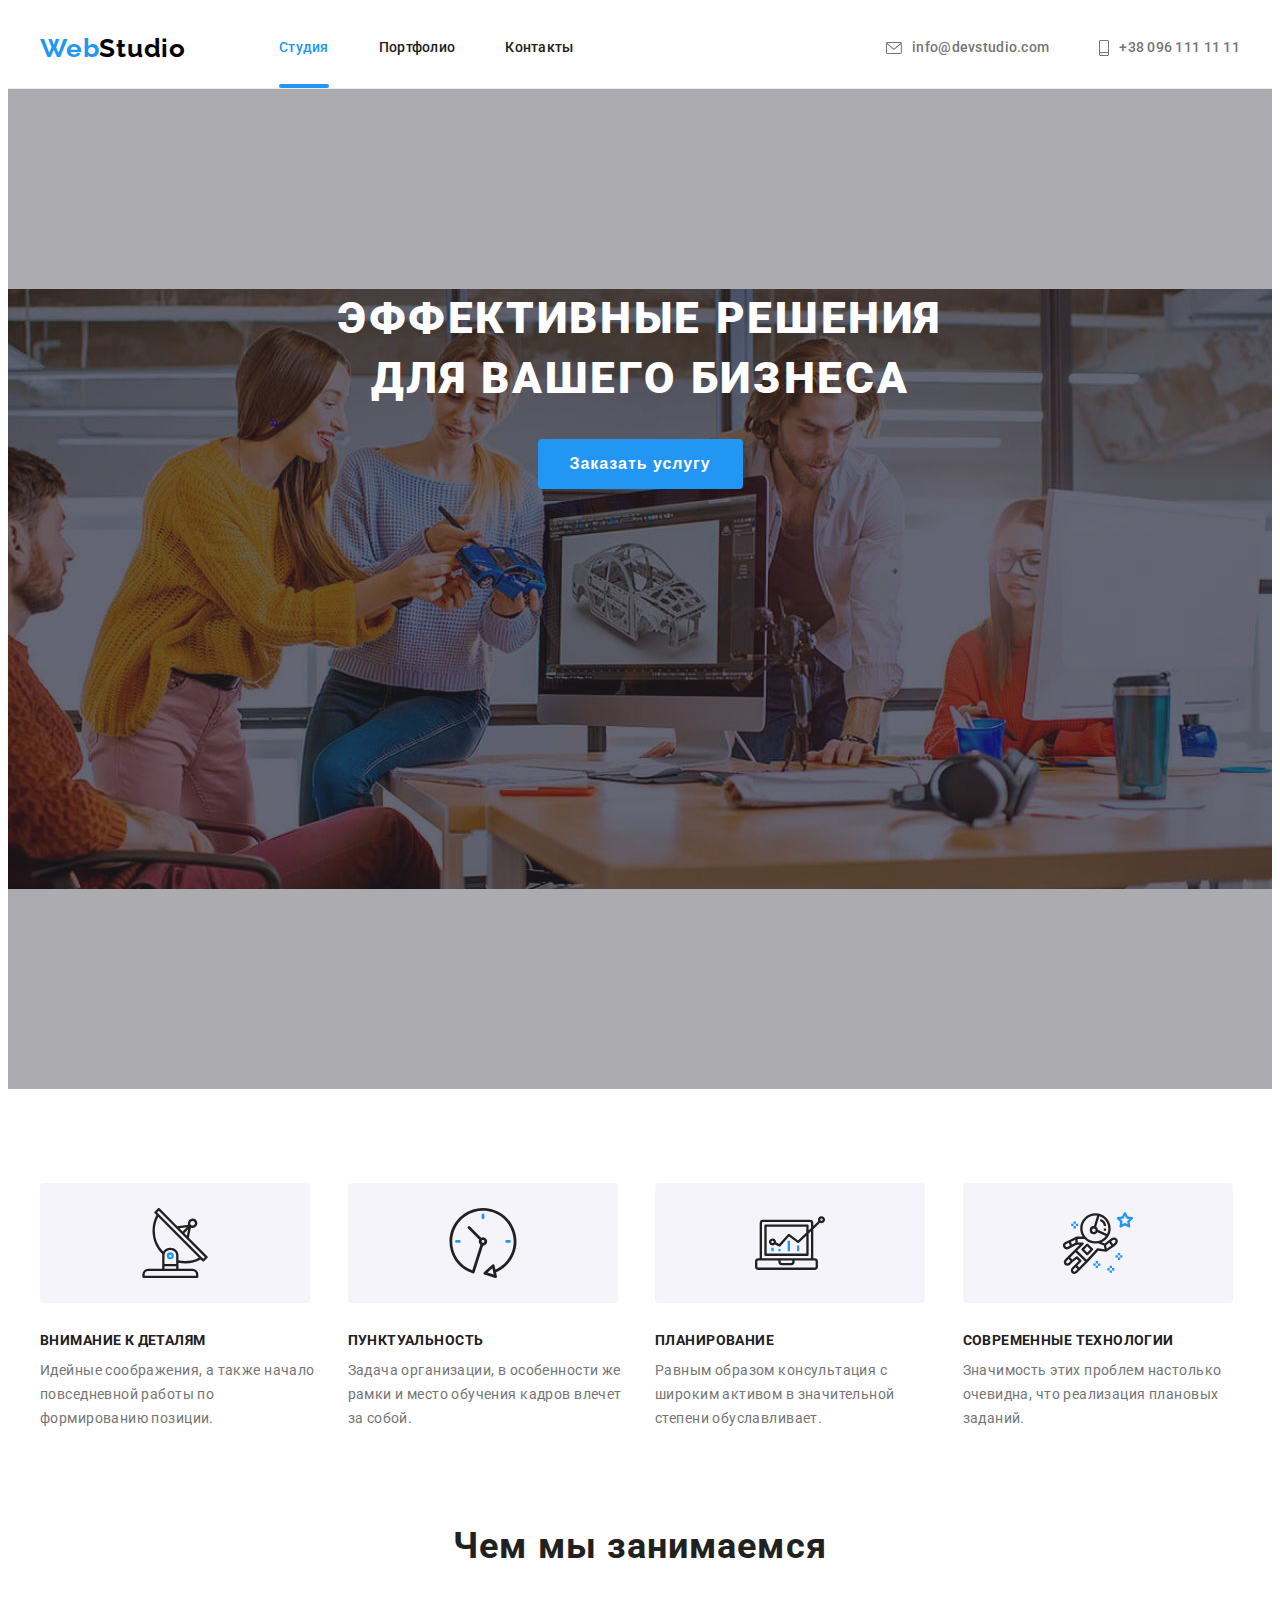
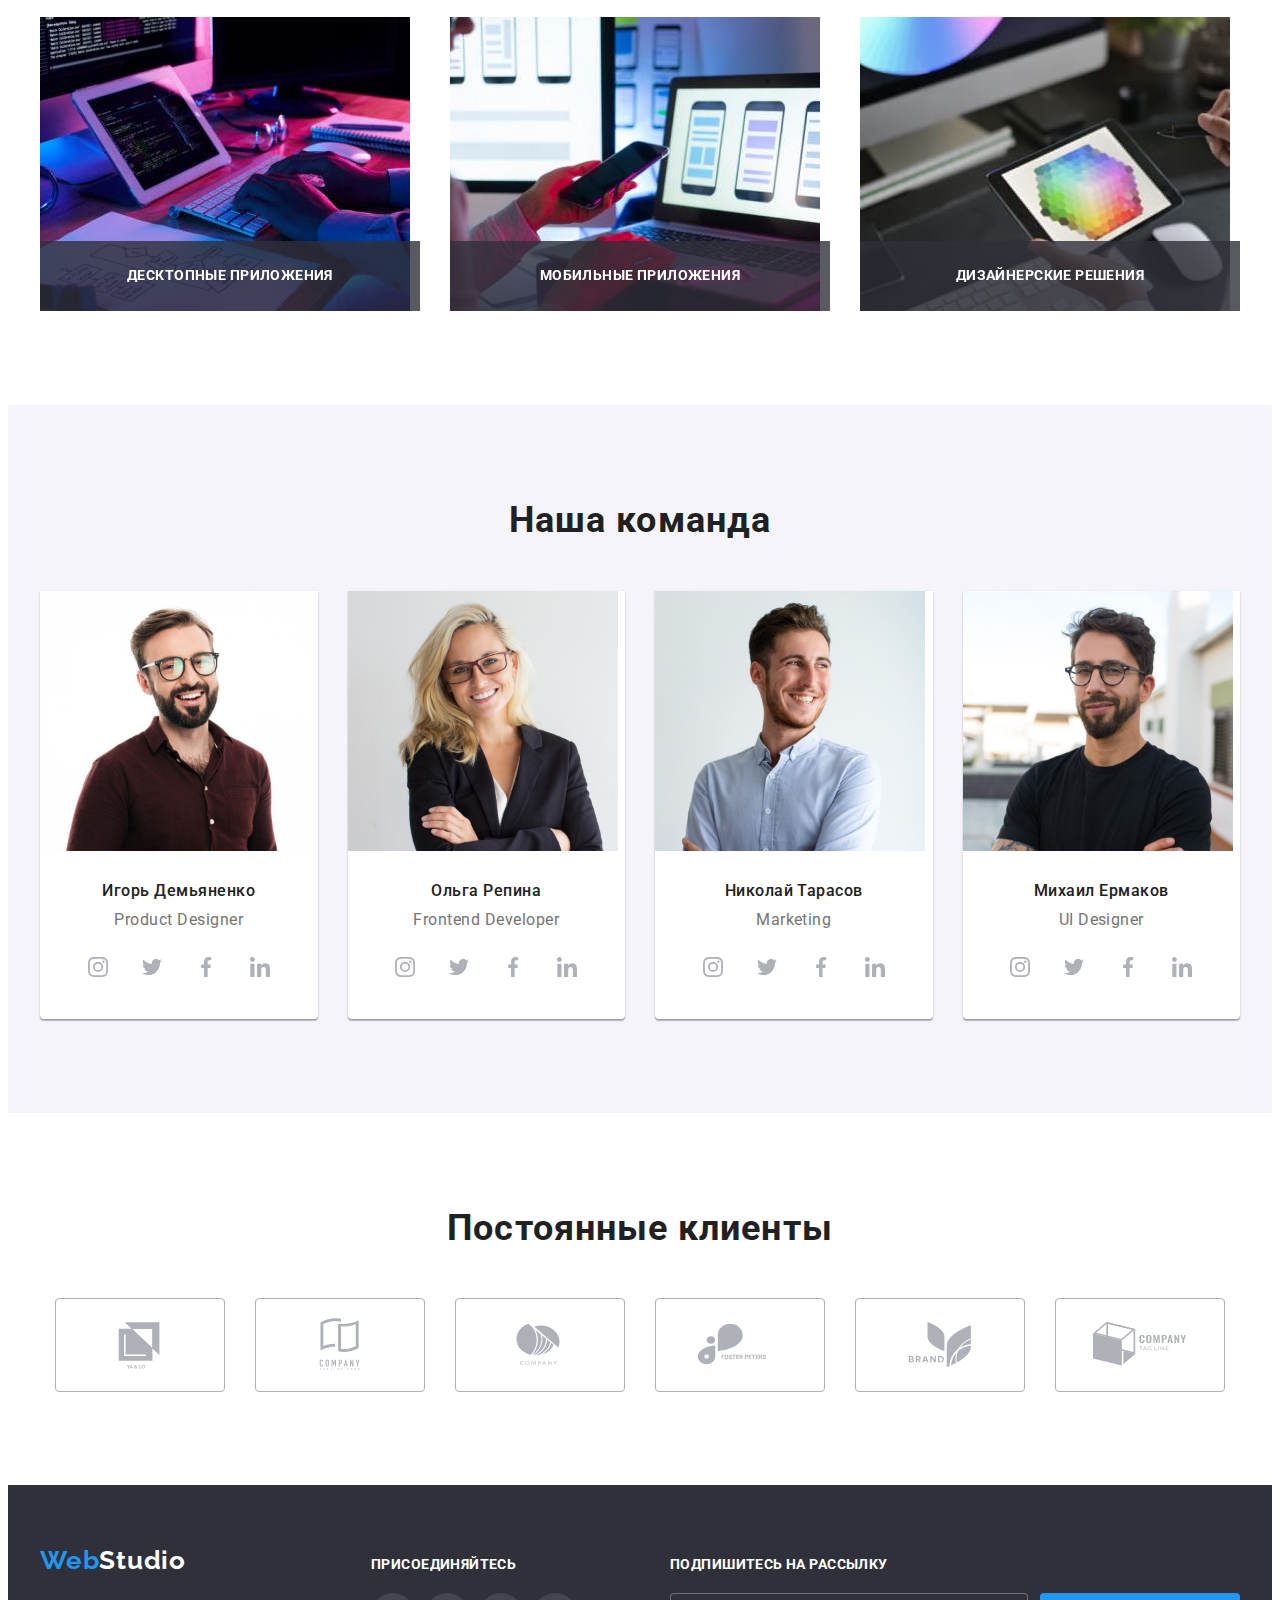
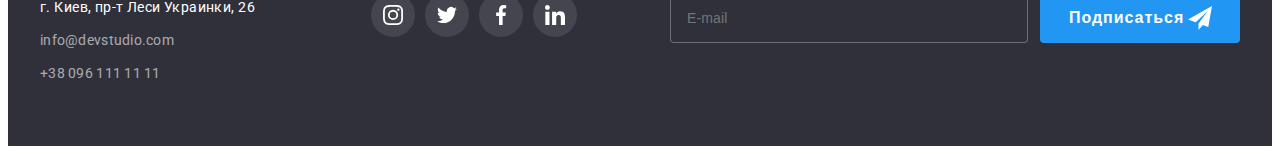
==== index.html @ d6698257 "sass" ====
<!DOCTYPE html>
<html lang="ru">

<head>
    <link rel="stylesheet" href="https://cdnjs.cloudflare.com/ajax/libs/modern-normalize/1.1.0/modern-normalize.min.css"
        integrity="sha512-wpPYUAdjBVSE4KJnH1VR1HeZfpl1ub8YT/NKx4PuQ5NmX2tKuGu6U/JRp5y+Y8XG2tV+wKQpNHVUX03MfMFn9Q=="
        crossorigin="anonymous" referrerpolicy="no-referrer" />
    <meta charset="UTF-8">
    <meta http-equiv="X-UA-Compatible" content="IE=edge">
    <meta name="viewport" content="width=device-width, initial-scale=1.0">
    <title>Document</title>
    <link rel="preconnect" href="https://fonts.googleapis.com">
    <link rel="preconnect" href="https://fonts.gstatic.com" crossorigin>
    <link
        href="https://fonts.googleapis.com/css2?family=Raleway:wght@700&family=Roboto:wght@400;500;700;900&display=swap"
        rel="stylesheet">
    <link rel="stylesheet" href="https://cdnjs.cloudflare.com/ajax/libs/modern-normalize/1.1.0/modern-normalize.min.css"
        integrity="sha512-wpPYUAdjBVSE4KJnH1VR1HeZfpl1ub8YT/NKx4PuQ5NmX2tKuGu6U/JRp5y+Y8XG2tV+wKQpNHVUX03MfMFn9Q=="
        crossorigin="anonymous" referrerpolicy="no-referrer" />
    <link rel="stylesheet" href="./css/styles.css">
    <link rel="stylesheet" href="./css/main.css">
</head>

<body>
    <header class="page-header">
        <div class=" container">
        <nav class="nav">
            <a href="index.html" class="logo link cursor">Web<span class="studio">Studio</span></a>
            <ul class="site-nav list">
                <li class="menu cursor"><a href="index.html" class="link current">Студия</a></li>
                <li class="menu cursor"><a href="portfolio.html" class="link">Портфолио</a></li>
                <li class="menu cursor"><a href="" class="link">Контакты</a></li>
            </ul>
        </nav>
        <ul class="auth-nav list">
            <li class="auth cursor">
                <a href="mailto:info@devstudio.com" class="contact link">
                    <svg class="mail-icon" width="16" height="12">
                        <use href="./images/sprite.svg#icon-mail" ></use>
                    </svg>
                    info@devstudio.com</a>
            </li>
            <li class="auth cursor">
                <a href="tel:+380961111111" class="contact link">
                    <svg class="phone-icon" width="10" height="16">
                        <use href="./images/sprite.svg#icon-phone" ></use>
                    </svg>
                    +38 096 111 11 11</a>
            </li>
        </ul>
        </div>
    </header>
    <main>
        <section class="hero section">
            <div class="container">
                <h1 class="hero section-title">Эффективные решения для вашего бизнеса</h1>
                <button type="button" class="button primary cursor" data-modal-open>Заказать услугу</button>
            </div>
        </section>

<div class="backdrop is-hidden" data-modal>
    <div class="modal">  
        <div class="close cursor" data-modal-close> 
            <svg class="close-icon" width="30" height="30">
                <use href="./images/icons.svg#icon-close-black"></use>
            </svg>
        </div>
        <div class="form-container">
            <p class="modal-header">Оставьте свои данные, мы вам перезвоним</p>
            <form>
                <label class="modal-label">Имя
                    <input type="name" name="name" placeholder=" " class="modal-input" />
                    <svg class="modal-icon" width="18" height="18">
                        <use href="./images/icons.svg#icon-person-black-18"></use>
                    </svg>
                </label>
                <label class="modal-label">Телефон
                    <input type="tel" name="tel" placeholder=" " class="modal-input" />
                    <svg class="modal-icon" width="18" height="18">
                        <use href="./images/icons.svg#icon-phone-black-18"></use>
                    </svg>
                </label>
                <label class="modal-label">Почта
                    <input type="E-mail" name="E-mail" placeholder=" " class="modal-input" />
                    <svg class="modal-icon" width="18" height="18">
                        <use href="./images/icons.svg#icon-email-black-18"></use>
                    </svg>
                </label>
                <label class="modal-label">Комментарий
                    <textarea type="comment" name="comment" rows="5" placeholder="Введите текст" class="modal-input comment"></textarea>
                </label>
                <label class="modal-label check">
                    <input type="checkbox" name="checkbox" placeholder=" " class="modal-input checkbox" />
                    <span class="check-item">
                        <svg class="ckeck-icon" width="16" height="15">
                        <use href="./images/icons.svg#icon-Vector_check"></use>
                        </svg>
                    </span>
                    Соглашаюсь с рассылкой и принимаю &nbsp;<a href="" class="link " target="blank">Условия договора</a>
                </label>
                <button type="submit" class="button primary cursor send">Отправить</button>
            </form>
        </div>
    </div>
</div>

        <section class="section">
            <div class="container">
                <h2 class="section-title visually-hidden">Особенности</h2>
                <ul class="feature list">
                    <li class="name">
                        <div class="icon">
                        <svg class="feature-icon" width="70" height="70">
                            <use href="./images/sprite.svg#icon-antenna" ></use>
                        </svg>
                        </div>
                        <h3 class="title">Внимание к деталям</h3>
                        <p class="feature description">Идейные соображения, а также начало повседневной работы по
                            формированию позиции.</p>
                    </li>
                    <li class="name">
                        <div class="icon">
                        <svg class="feature-icon" width="70" height="70">
                            <use href="./images/sprite.svg#icon-clock" ></use>
                        </svg>
                        </div>
                        <h3 class="title">Пунктуальность</h3>
                        <p class="feature description">Задача организации, в особенности же рамки и место обучения
                            кадров влечет за собой.</p>
                    </li>
                    <li class="name">
                        <div class="icon">
                        <svg class="feature-icon" width="70" height="70">
                            <use href="./images/sprite.svg#icon-diagram" ></use>
                        </svg>
                        </div>
                        <h3 class="title">Планирование</h3>
                        <p class="feature description">Равным образом консультация с широким активом в значительной
                            степени обуславливает.</p>
                    </li>
                    <li class="name">
                        <div class="icon">
                        <svg class="feature-icon" width="70" height="70">
                            <use href="./images/sprite.svg#icon-astronaut" ></use>
                        </svg>
                        </div>
                        <h3 class="title">Современные технологии</h3>
                        <p class="feature description">Значимость этих проблем настолько очевидна, что реализация
                            плановых заданий.</p>
                    </li>
                </ul>
            </div>
        </section>
        <section class="section working">
            <div class="container">
                <h2 class="section-title">Чем мы занимаемся</h2>
                <ul class="list working">
                    <li class="image">
                        <div class="image-thumb">
                        <img src="./images/box1.jpg" alt="Работа с алгоритмом и кодом" width="370" height="294" />
                        <div class="image-overlay">
                        <p class="text-image">Десктопные приложения</p>
                        </div>
                        </div>
                    </li>
                    <li class="image">
                        <div class="image-thumb">
                        <img src="./images/box2.jpg" alt="Подбор вайфрейма" width="370" height="294" />
                    <div class="image-overlay">
                        <p class="text-image">Мобильные приложения</p>
                    </div>
                    </div>
                    </li>
                    <li class="image">
                        <div class="image-thumb">
                        <img src="./images/box3.jpg" alt="ВЫбор цветовой палитры" width="370" height="294" />
                    <div class="image-overlay">
                        <p class="text-image">Дизайнерские решения</p>
                    </div>
                    </div>
                    </li>
                </ul>
            </div>
        </section>
        <section class="section team">
            <div class="container">
                <h2 class="section-title">Наша команда</h2>
                <ul class="team list">
                    <li class="card">
                        <img class="photo" src="./images/img.jpg" alt="Фото Игоря" width="270" height="260" />
                        <div class="team-card">
                        <h3 class="title">Игорь Демьяненко</h3>
                        <p lang="en" class="team description">Product Designer</p>
                        <ul class="social list">
                            <li class="social-item">
                                <a href="" class="social-link cursor">
                                <svg class="social-icon" width="20" height="20">
                                    <use href="./images/sprite.svg#icon-instagram" >
                                    </use>
                                </svg>
                                </a>
                            </li>
                            <li class="social-item">
                                <a href="" class="social-link cursor">
                                    <svg class="social-icon" width="20" height="20">
                                        <use href="./images/sprite.svg#icon-twitter">
                                        </use>
                                    </svg>
                                </a>
                            </li>
                            <li class="social-item">
                                <a href="" class="social-link cursor">
                                    <svg class="social-icon" width="20" height="20">
                                        <use href="./images/sprite.svg#icon-facebook">
                                        </use>
                                    </svg>
                                </a>
                            </li><li class="social-item">
                                <a href="" class="social-link cursor">
                                    <svg class="social-icon" width="20" height="20">
                                        <use href="./images/sprite.svg#icon-linkedin">
                                        </use>
                                    </svg>
                                </a>
                            </li>
                        </ul>
                        </div>
                    </li>
                    <li class="card">
                        <img class="photo" src="./images/img2.jpg" alt="Фото Ольги" width="270" height="260" />
                        <div class="team-card">
                        <h3 class="title">Ольга Репина</h3>
                        <p lang="en" class="team description">Frontend Developer</p>
                        <ul class="social list">
                            <li class="social-item">
                                <a href="" class="social-link cursor">
                                    <svg class="social-icon" width="20" height="20">
                                        <use href="./images/sprite.svg#icon-instagram">
                                        </use>
                                    </svg>
                                </a>
                            </li>
                            <li class="social-item">
                                <a href="" class="social-link cursor">
                                    <svg class="social-icon" width="20" height="20">
                                        <use href="./images/sprite.svg#icon-twitter">
                                        </use>
                                    </svg>
                                </a>
                            </li>
                            <li class="social-item">
                                <a href="" class="social-link cursor">
                                    <svg class="social-icon" width="20" height="20">
                                        <use href="./images/sprite.svg#icon-facebook">
                                        </use>
                                    </svg>
                                </a>
                            </li>
                            <li class="social-item">
                                <a href="" class="social-link cursor">
                                    <svg class="social-icon" width="20" height="20">
                                        <use href="./images/sprite.svg#icon-linkedin">
                                        </use>
                                    </svg>
                                </a>
                            </li>
                        </ul>
                        </div>
                    </li>
                    <li class="card">
                        <img class="photo" src="./images/img3.jpg" alt="Фото Николая" width="270" height="260" />
                        <div class="team-card">
                        <h3 class="title">Николай Тарасов</h3>
                        <p lang="en" class="team description">Marketing</p>
                        <ul class="social list">
                            <li class="social-item">
                                <a href="" class="social-link cursor">
                                    <svg class="social-icon" width="20" height="20">
                                        <use href="./images/sprite.svg#icon-instagram">
                                        </use>
                                    </svg>
                                </a>
                            </li>
                            <li class="social-item">
                                <a href="" class="social-link cursor">
                                    <svg class="social-icon" width="20" height="20">
                                        <use href="./images/sprite.svg#icon-twitter">
                                        </use>
                                    </svg>
                                </a>
                            </li>
                            <li class="social-item">
                                <a href="" class="social-link cursor">
                                    <svg class="social-icon" width="20" height="20">
                                        <use href="./images/sprite.svg#icon-facebook">
                                        </use>
                                    </svg>
                                </a>
                            </li>
                            <li class="social-item">
                                <a href="" class="social-link cursor">
                                    <svg class="social-icon" width="20" height="20">
                                        <use href="./images/sprite.svg#icon-linkedin">
                                        </use>
                                    </svg>
                                </a>
                            </li>
                        </ul>
                        </div>
                    </li>
                    <li class="card">
                        <img class="photo" src="./images/img4.jpg" alt="Фото Михаила" width="270" height="260" />
                        <div class="team-card">
                        <h3 class="title">Михаил Ермаков</h3>
                        <p lang="en" class="team description">UI Designer</p>
                        <ul class="social list">
                            <li class="social-item">
                                <a href="" class="social-link cursor">
                                    <svg class="social-icon" width="20" height="20">
                                        <use href="./images/sprite.svg#icon-instagram">
                                        </use>
                                    </svg>
                                </a>
                            </li>
                            <li class="social-item">
                                <a href="" class="social-link cursor">
                                    <svg class="social-icon" width="20" height="20">
                                        <use href="./images/sprite.svg#icon-twitter">
                                        </use>
                                    </svg>
                                </a>
                            </li>
                            <li class="social-item">
                                <a href="" class="social-link cursor">
                                    <svg class="social-icon" width="20" height="20">
                                        <use href="./images/sprite.svg#icon-facebook">
                                        </use>
                                    </svg>
                                </a>
                            </li>
                            <li class="social-item">
                                <a href="" class="social-link cursor">
                                    <svg class="social-icon" width="20" height="20">
                                        <use href="./images/sprite.svg#icon-linkedin">
                                        </use>
                                    </svg>
                                </a>
                            </li>
                        </ul>
                        </div>
                    </li>
                </ul>
            </div>
        </section>
        <section class="client section">
            <div class="container">
                <h2 class="client section-title">Постоянные клиенты</h2>
                <ul class="client list">
                    <li class="client-item">
                        <a href="" class="client-link cursor">
                        <svg class="client-icon" width="106" height="60">
                            <use href="./images/sprite.svg#icon-Logo1" ></use>
                        </svg>
                        </a>
                    </li>
                    <li class="client-item">
                        <a href="" class="client-link cursor">
                            <svg class="client-icon" width="106" height="60">
                                <use href="./images/sprite.svg#icon-Logo2"></use>
                            </svg>
                        </a>
                    </li>
                    <li class="client-item">
                        <a href="" class="client-link cursor">
                            <svg class="client-icon" width="106" height="60">
                                <use href="./images/sprite.svg#icon-Logo3"></use>
                            </svg>
                        </a>
                    </li>
                    <li class="client-item">
                        <a href="" class="client-link cursor">
                            <svg class="client-icon" width="106" height="60">
                                <use href="./images/sprite.svg#icon-Logo4"></use>
                            </svg>
                        </a>
                    </li>
                    <li class="client-item">
                        <a href="" class="client-link cursor">
                            <svg class="client-icon" width="106" height="60">
                                <use href="./images/sprite.svg#icon-Logo5"></use>
                            </svg>
                        </a>
                    </li>
                    <li class="client-item">
                        <a href="" class="client-link cursor">
                            <svg class="client-icon" width="106" height="60">
                                <use href="./images/sprite.svg#icon-Logo6"></use>
                            </svg>
                        </a>
                    </li>
                </ul>
            </div>
        </section>
    </main>
    <footer class="footer">
        <div class="container">
        <div class="footer-contact">
            <a href="index.html" class="logo link cursor">Web<span class="studio">Studio</span></a>
            <address class="footer-address">
                <a href="https://www.google.com/maps/place/Lesi+Ukrainky+Blvd,+26,+Kyiv,+02000/@50.4265807,30.5361971,17z/data=!3m1!4b1!4m5!3m4!1s0x40d4cf0e033ecbe9:0x57a4dffefec77da0!8m2!3d50.4265807!4d30.5383859"
                    target="_blank" class="address link cursor">г. Киев, пр-т Леси Украинки, 26</a> 
                <ul class="auth-nav list">
                    <li class="mail"><a href="mailto:info@devstudio.com" class="contact link cursor">info@devstudio.com</a></li>
                    <li class="phone"><a href="tel:+380961111111" class="contact link cursor">+38 096 111 11 11</a></li>
                </ul>
            </address>
            </div>
            <div class="footer-social">
                <p class="social title">присоединяйтесь</p>
            <ul class="social list">
                <li class="social-item">
                    <a href="" class="social-link cursor">
                        <svg class="social-icon" width="20" height="20">
                            <use href="./images/sprite.svg#icon-instagram">
                            </use>
                        </svg>
                    </a>
                </li>
                <li class="social-item">
                    <a href="" class="social-link cursor">
                        <svg class="social-icon" width="20" height="20">
                            <use href="./images/sprite.svg#icon-twitter">
                            </use>
                        </svg>
                    </a>
                </li>
                <li class="social-item">
                    <a href="" class="social-link cursor">
                        <svg class="social-icon" width="20" height="20">
                            <use href="./images/sprite.svg#icon-facebook">
                            </use>
                        </svg>
                    </a>
                </li>
                <li class="social-item">
                    <a href="" class="social-link cursor">
                        <svg class="social-icon" width="20" height="20">
                            <use href="./images/sprite.svg#icon-linkedin">
                            </use>
                        </svg>
                    </a>
                </li>
            </ul>
            </div>
            <div class="footer-subscribe">
                <p class="subscribe title">Подпишитесь на рассылку</p>
                <form class="footer-form">
                    <label class="subscribe-label">
                        <input type="email" name="email" placeholder="E-mail" class="footer-input" />
                    </label>
                    <button type="submit" class="button primary cursor">Подписаться
                        <svg class="subscribe-icon" width="24" height="24">
                            <use href="./images/icons.svg#icon-icon-send">
                            </use>
                        </svg>
                    </button>
                </form>
            </div>
        </div>
    </footer>
    <script src="./js/modal.js"></script>
</body>

</html>
---- css/styles.css ----
/*----палитра----*/
:root {
  --background-color: #ffffff;
  --secondary-background-color: #f5f4fa;
  --text-color: #757575;
  --hero-title: #ffffff;
  --section-title-color: #212121;
  --title-text-color: #212121;
  --accent-color: #2196f3;
  --hover-color: #188ce8;
  --footer-color: #2f303a;
  --border-color: #eeeeee;
  --border-color-header: #ececec;
  --hero-background: #2f303a;
  --icon-page: #afb1b8;
  --overlay-text-color: #ffffff;
}
/* ----общие стили----*/
body {
  background-color: var(--background-color);
  color: var(--text-color);
  font-family: "Roboto", sans-serif;
  font-weight: 400;
  font-style: normal;
}
.list {
  padding: 0;
  margin: 0;
  list-style: none;
}
.link {
  text-decoration: none;
  margin: 0;
  display: block;
}
.visually-hidden {
  position: absolute;
  white-space: nowrap;
  width: 1px;
  height: 1px;
  overflow: hidden;
  border: 0;
  padding: 0;
  clip: rect(0 0 0 0);
  clip-path: inset(50%);
  margin: -1px;
}
img {
  display: block;
}
.cursor {
  cursor: pointer;
}
.container {
  width: 1200px;
  margin-left: auto;
  margin-right: auto;
  padding-left: 15px;
  padding-right: 15px;
}
.section {
  padding-top: 94px;
  padding-bottom: 94px;
}
/* ----лого----*/
.logo {
  color: var(--accent-color);
  text-decoration: none;
  font-family: "Raleway", sans-serif;
  font-style: normal;
  font-weight: 700;
  font-size: 26px;
  line-height: 1.19;
  letter-spacing: 0.03em;
}
.logo .studio {
  color: #000000;
}
/* ----хедер меню----*/
.page-header {
  background-color: var(--background-color);
  align-items: center;
  border-bottom: 1px solid var(--border-color-header);
  /*padding-top: 24px;
  padding-bottom: 24px;*/
}
.page-header .container {
  display: flex;
  align-items: center;
}
.page-header .logo {
  margin-right: 93px;
  padding-top: 24px;
  padding-bottom: 24px;
}
.site-nav .link {
  color: var(--title-text-color);
  font-weight: 500;
  font-size: 14px;
  line-height: 1.14;
  letter-spacing: 0.02em;
  padding-top: 32px;
  padding-bottom: 32px;

  transition-property: color;
  transition-duration: 250ms;
  transition-timing-function: cubic-bezier(0.4, 0, 0.2, 1);
}
.site-nav .link:hover,
.site-nav .link:focus {
  color: var(--accent-color);
}
.link.current {
  position: relative;
  color: var(--accent-color);
}
.link.current::after {
  position: absolute;
  left: 0;
  bottom: 0;

  content: "";
  display: block;
  width: 100%;
  height: 4px;
  border-radius: 2px;
  background-color: var(--accent-color);
}
/* ----хедер контакты----*/
.auth-nav .contact {
  color: var(--text-color);
  font-weight: 500;
  font-size: 14px;
  line-height: 1.14;
  letter-spacing: 0.02em;
  padding-top: 32px;
  padding-bottom: 32px;
  display: inline-flex;
  align-items: center;

  transition-property: color;
  transition-duration: 250ms;
  transition-timing-function: cubic-bezier(0.4, 0, 0.2, 1);
}
.auth-nav .contact:hover,
.auth-nav .contact:focus {
  color: var(--accent-color);
}

.site-nav {
  display: flex;
}
.site-nav .menu {
  display: block;
  margin-right: 50px;
}
.site-nav .menu:last-child {
  margin-right: 0;
}
.page-header .auth-nav {
  display: flex;
  margin-left: auto;
  align-items: center;
  justify-content: center;
}
.auth-nav .auth {
  display: block;
  margin-right: 50px;
}
.auth-nav .auth:last-child {
  margin-right: 0;
}
.mail-icon {
  display: inline-block;
  height: 12px;
  width: 16px;
  margin-right: 10px;
  align-items: center;
  fill: currentColor;
}
.phone-icon {
  display: inline-block;
  height: 16px;
  width: 10px;
  margin-right: 10px;
  align-items: center;
  fill: currentColor;
}
/*.contact.link {
  display: inline-flex;
  align-items: center;
}
.contact.link:hover,
.contact.link:focus {
  fill: var(--accent-color);
}*/
.nav {
  display: flex;
  align-items: center;
}

/* ----герой секшн----*/
.hero .container {
  width: 696px;
}
.hero.section {
  /* background-color: var(--hero-background);*/
  text-align: center;
  padding-top: 200px;
  padding-bottom: 200px;
  max-width: 1600px;
  min-height: 600px;
  margin-left: auto;
  margin-right: auto;
  background-image: linear-gradient(
      to right,
      rgba(47, 48, 58, 0.4),
      rgba(47, 48, 58, 0.4)
    ),
    url("../images/Img_hero.jpg");
  background-repeat: no-repeat;
  background-position: center;
}
/*.overlay {
  max-width: 1600px;
  min-height: 600px;
  margin-left: auto;
  margin-right: auto;
  background-image: linear-gradient(
      to right,
      rgba(47, 48, 58, 0.4),
      rgba(47, 48, 58, 0.4)
    ),
    url("../images/Img_hero.jpg");

}*/
.hero.section-title {
  margin-top: 0;
  margin-bottom: 30px;
  color: var(--hero-title);
  font-weight: 900;
  font-size: 44px;
  line-height: 1.36;

  letter-spacing: 0.06em;
  text-transform: uppercase;
}
/* ----секшнс общие----*/
.section-title {
  margin-top: 0;
  margin-bottom: 50px;
  color: var(--section-title-color);
  font-weight: 700;
  font-size: 36px;
  line-height: 1.17;
  text-align: center;
  letter-spacing: 0.03em;
}
.title {
  color: var(--title-text-color);
}
/* ----секшнс особенности----*/
.feature.list {
  display: flex;
}
.feature.list .name {
  flex-basis: calc((100% - 3 * 30px) / 4);
  margin-right: 30px;
  align-items: center;
}
/*.feature-icon {
  height: 120px;
  width: 270px;
  margin-bottom: 30px;
}*/
.icon {
  display: flex;
  align-items: center;
  justify-content: center;
  /*height: 100%;
  width: 100%;*/
  background-color: var(--secondary-background-color);
  border-radius: 4px;
  background-position: center;
  height: 120px;
  width: 270px;
  margin-bottom: 30px;
  /*padding-top: 25px;
  padding-bottom: 25px;*/
}
.feature.list .name:last-child {
  margin-right: 0;
}
.feature .title {
  margin-top: 0;
  margin-bottom: 10px;
  font-weight: 700;
  font-size: 14px;
  line-height: 1.14;
  letter-spacing: 0.03em;
  text-transform: uppercase;
}
.feature.description {
  margin-top: 0;
  margin-bottom: 0;
  font-size: 14px;
  line-height: 1.71;
  /* or 171% */
  letter-spacing: 0.03em;
}
/*----working----*/
.working.section {
  padding-top: 0;
}
.list.working {
  display: flex;
}
.list.working .image {
  flex-basis: calc((100% - 2 * 30px) / 3);
  margin-right: 30px;
}
.list.working .image:last-child {
  margin-right: 0;
}
.image-thumb {
  position: relative;
  overflow: hidden;

  height: 100%;
  width: 100%;
}

.image-overlay {
  position: absolute;
  bottom: 0;
  left: 0;

  width: 100%;
  height: 70px;

  background-color: rgba(47, 48, 58, 0.8);
}
.text-image {
  position: absolute;
  top: 50%;
  left: 50%;
  transform: translate(-50%, -50%);

  margin: 0;
  width: 370px;

  font-weight: 700;
  font-size: 14px;
  line-height: 1.14;
  text-align: center;
  letter-spacing: 0.03em;
  text-transform: uppercase;

  color: var(--overlay-text-color);
  /*background-color: rgba(47, 48, 58, 0.8);*/
}
/*----команда---*/
.section.team {
  background-color: var(--secondary-background-color);
}
.team.list {
  display: flex;
}
.team.list .card {
  flex-basis: calc((100% - 3 * 30px) / 4);
  margin-right: 30px;
  background: #ffffff;
  /* material shadow v1 */

  box-shadow: 0px 1px 3px rgba(0, 0, 0, 0.12), 0px 1px 1px rgba(0, 0, 0, 0.14),
    0px 2px 1px rgba(0, 0, 0, 0.2);
  border-radius: 0px 0px 4px 4px;
}
.team.list .card:last-child {
  margin-right: 0;
}
.team-card {
  padding-top: 30px;
  padding-bottom: 30px;
}
.team .title {
  margin-top: 0;
  margin-bottom: 10px;
  font-weight: 500;
  font-size: 16px;
  line-height: 1.19;
  /* identical to box height */
  text-align: center;
  letter-spacing: 0.03em;
}
.team.description {
  margin-top: 0;
  margin-bottom: 16px;
  font-size: 16px;
  line-height: 1.19;
  /* identical to box height */
  text-align: center;
  letter-spacing: 0.03em;
}

.social {
  display: flex;
  justify-content: center;
}

.social-item {
  display: flex;
  width: 44px;
  height: 44px;
  margin-right: 10px;
}
.social-item:last-child {
  margin-right: 0;
}
.social-link {
  display: flex;
  width: 44px;
  height: 44px;
  border-radius: 50%;
  padding: 0px;
  justify-content: center;
  align-items: center;
  fill: var(--icon-page);
  background-color: rgba(255, 255, 255, 0.1);

  transition-property: background-color, fill;
  transition-duration: 250ms;
  transition-timing-function: cubic-bezier(0.4, 0, 0.2, 1);
}
.social-icon {
  color: currentColor;
}
.social-link:hover,
.social-link:focus {
  background-color: var(--accent-color);
  fill: white;
}
/*наши клиенты*/
.client {
  display: flex;
  justify-content: center;
}
.client-item {
  display: flex;
  width: 170px;
  height: 92px;
  justify-content: center;
  align-items: center;
  padding: 0;
  margin-right: 30px;
}
.client-item:last-child {
  margin-right: 0px;
}
.client-link {
  display: flex;
  width: 170px;
  height: 92px;
  border: 1px solid var(--icon-page);
  border-radius: 4px;
  justify-content: center;
  align-items: center;
  padding: 0;
  color: var(--icon-page);

  transition-property: color, border;
  transition-duration: 250ms;
  transition-timing-function: cubic-bezier(0.4, 0, 0.2, 1);
}
.client-icon {
  fill: currentColor;

  transition-property: fill;
  transition-duration: 250ms;
  transition-timing-function: cubic-bezier(0.4, 0, 0.2, 1);
}
.client-link:hover,
.client-link:focus {
  background-color: var(--background-color);
  color: var(--accent-color);
  border: 1px solid var(--accent-color);
}
.client-icon:hover,
.client-icon:focus {
  fill: var(--accent-color);
}
/* ----футер----*/
.footer {
  padding-top: 60px;
  padding-bottom: 60px;
  background-color: var(--footer-color);
}
.footer .logo {
  display: inline-block;
  margin-bottom: 20px;
}
.footer .logo .studio {
  color: var(--background-color);
}
.footer-address,
.address {
  color: var(--background-color);
  font-style: normal;
  font-size: 14px;
  line-height: 1.71;
  /* or 171% */
  letter-spacing: 0.03em;

  transition-property: color;
  transition-duration: 250ms;
  transition-timing-function: cubic-bezier(0.4, 0, 0.2, 1);
}
.address:hover,
.address:focus {
  color: var(--accent-color);
}
.footer-address .contact {
  font-weight: 400;
  color: rgba(255, 255, 255, 0.6);

  padding: 0;
}
.footer .address {
  margin-bottom: 9px;
}

.footer .mail {
  margin-bottom: 9px;
}
.footer-social .social-link {
  fill: white;

  transition-property: background-color;
  transition-duration: 250ms;
  transition-timing-function: cubic-bezier(0.4, 0, 0.2, 1);
}
.social.title,
.subscribe.title {
  font-weight: 700;
  font-size: 14px;
  line-height: 1.14;
  letter-spacing: 0.03em;
  text-transform: uppercase;
  color: white;
  margin-bottom: 20px;
  margin-top: 0px;
}
.footer-social,
.footer-subscribe {
  display: flex;
  flex-direction: column;
  align-items: flex-start;
}
.footer-social {
  margin-right: 93px;
}
.footer .container {
  display: flex;
  align-items: baseline;
}
.footer-contact {
  flex-grow: 1;
  margin-right: 70px;
}
.footer-form {
  display: flex;
  align-items: center;
  width: 570px;
}
.footer-input {
  width: 358px;
  height: 50px;
  margin: 0px;

  padding-left: 16px;
  padding-top: 15px;
  padding-bottom: 15px;

  background-color: var(--footer-color);
  border: 1px solid rgba(255, 255, 255, 0.3);
  box-sizing: border-box;
  border-radius: 4px;
  outline: none;

  font-size: 14px;
  line-height: 1.14;
  letter-spacing: 0.01em;
  color: var(--background-color);

  transition-property: filter;
  transition-duration: 250ms;
  transition-timing-function: cubic-bezier(0.4, 0, 0.2, 1);
}
.footer-input:hover,
.footer-input:focus {
  filter: drop-shadow(0px 4px 4px rgba(0, 0, 0, 0.15));
}
.subscribe-label {
  margin-right: 12px;
}
.footer .button.primary {
  display: flex;
  padding-left: 29px;
  padding-right: 28px;
  justify-content: space-between;
}
/* ----кнопки----*/
.button {
  display: inline-block;
  border-radius: 4px;
  padding: 10px 32px;
  border: none;

  color: var(--title-text-color);
  background-color: var(--secondary-background-color);
  text-align: center;
}
.button.primary {
  min-height: 50px;
  min-width: 200px;
  color: var(--background-color);
  background-color: var(--accent-color);
  font-weight: 700;
  font-size: 16px;
  line-height: 1.87;
  /* identical to box height, or 187% */
  align-items: center;
  letter-spacing: 0.06em;

  transition-property: background-color;
  transition-duration: 250ms;
  transition-timing-function: cubic-bezier(0.4, 0, 0.2, 1);
}
.button.primary:hover,
.button.primary:focus {
  color: var(--background-color);
  background-color: var(--hover-color);
}
.section.filter .list {
  display: flex;
  justify-content: center;
}
.list-filter {
  margin-bottom: 50px;
}
.list-button:not(:last-child) {
  margin-right: 8px;
}
.button.filter {
  padding: 6px 22px;
  min-width: 73px;
  font-weight: 500;
  font-size: 16px;
  line-height: 1.62;
  /* identical to box height, or 162% */
  letter-spacing: 0.03em;

  transition-property: color, background-color, box-shadow;
  transition-duration: 250ms;
  transition-timing-function: cubic-bezier(0.4, 0, 0.2, 1);
}
.button.filter:hover,
.button.filter:focus {
  color: var(--background-color);
  background-color: var(--hover-color);
  box-shadow: 0px 3px 1px rgba(0, 0, 0, 0.1), 0px 1px 2px rgba(0, 0, 0, 0.08),
    0px 2px 2px rgba(0, 0, 0, 0.12);
}
/*----кнопки фильтра*/
.button.filter.current {
  color: var(--background-color);
  background-color: var(--accent-color);

  transition-property: color, background-color, box-shadow;
  transition-duration: 250ms;
  transition-timing-function: cubic-bezier(0.4, 0, 0.2, 1);
}
.button.filter.current:hover,
.button.filter.current:focus {
  color: var(--background-color);
  background-color: var(--hover-color);
  box-shadow: 0px 3px 1px rgba(0, 0, 0, 0.1), 0px 1px 2px rgba(0, 0, 0, 0.08),
    0px 2px 2px rgba(0, 0, 0, 0.12);
}
/* ----параграф в ссылке----*/
.description {
  color: var(--text-color);
}
/*---portfolio--*/
.flex-container {
  display: flex;
  flex-wrap: wrap;
}
.flex-element {
  flex-basis: calc((100% - 2 * 30px) / 3);
  /*width: 370px;*/
  margin-right: 30px;
  margin-bottom: 30px;
}
.flex-element:nth-child(3n) {
  margin-right: 0;
}
.flex-element:nth-last-child(-n + 3) {
  margin-bottom: 0;
}
.flex-element .link {
  box-shadow: none;

  transition-property: box-shadow;
  transition-duration: 250ms;
  transition-timing-function: cubic-bezier(0.4, 0, 0.2, 1);
}
/* ----подпись карточек портфолио----*/

.portfolio-card {
  border-bottom: 1px solid var(--border-color);
  border-right: 1px solid var(--border-color);
  border-left: 1px solid var(--border-color);
  padding: 20px 24px;
}
/*---оверлей--*/
.portfolio-thumb {
  position: relative;

  height: 100%;
  width: 100%;

  overflow: hidden;
}

/*.portfolio-thumb::before {
  content: "";
  display: inline-block;
  position: absolute;
  top:0;
  left:0;
  width: 100%;
  height: 100%;
  background-color: rgba(33, 150, 243, 0.9);

  transform: translateY(100%);

  transition-property: transform;
  transition-duration: 250ms;
  transition-timing-function: cubic-bezier(0.4, 0, 0.2, 1);
}

.flex-element:hover .portfolio-thumb::before {
  transform: translateY(0%);
}*/

.text-overlay {
  position: absolute;
  top: 0;
  left: 0;
  width: 100%;
  height: 100%;
  background-color: rgba(33, 150, 243, 0.9);

  transform: translateY(104%);

  transition-property: transform;
  transition-duration: 250ms;
  transition-timing-function: cubic-bezier(0.4, 0, 0.2, 1);
}

.flex-element .link:hover .text-overlay,
.flex-element .link:focus .text-overlay {
  transform: translateY(0%);
}

.portfolio-overlay {
  position: absolute;
  top: 50%;
  left: 50%;
  transform: translate(-50%, -50%);

  margin: 0;
  width: 322px;

  font-weight: 400;
  font-size: 18px;
  line-height: 1.56;
  /* or 156% */
  letter-spacing: 0.03em;
  color: var(--overlay-text-color);
}
/*--подпись карточки--*/
.portfolio .title {
  margin-top: 0;
  margin-bottom: 4px;
  font-weight: 700;
  font-size: 18px;
  line-height: 2;
  /* identical to box height, or 200% */
  letter-spacing: 0.06em;
}

.portfolio .description {
  margin-top: 0;
  margin-bottom: 0;
  font-size: 16px;
  line-height: 1.87;
  /* identical to box height, or 187% */
  letter-spacing: 0.03em;
}
.flex-element .link:hover,
.flex-element .link:focus {
  box-shadow: 0px 1px 1px rgba(0, 0, 0, 0.12), 0px 4px 4px rgba(0, 0, 0, 0.06),
    1px 4px 6px rgba(0, 0, 0, 0.16);
}
/*---backdrop--*/
.backdrop {
  position: fixed;
  top: 0;
  left: 0;
  width: 100%;
  height: 100%;
  background-color: rgba(0, 0, 0, 0.2);

  opacity: 1;

  transition-property: transform, opacity;
  transition-duration: 250ms;
  transition-timing-function: cubic-bezier(0.4, 0, 0.2, 1);
}

.backdrop.is-hidden {
  opacity: 0;
  pointer-events: none;
}

.modal {
  position: absolute;
  top: 50%;
  left: 50%;
  transform: translate(-50%, -50%) scale(1);

  min-width: 528px;
  /*min-height: 581px;*/

  background-color: white;
  opacity: 1;

  transition-property: transform, opacity;
  transition-duration: 250ms;
  transition-timing-function: cubic-bezier(0.4, 0, 0.2, 1);
}
.close {
  position: absolute;
  top: 8px;
  right: 8px;

  display: flex;
  justify-content: center;
  align-items: center;
  width: 30px;
  height: 30px;
  background-color: white;
  color: #000000;
  border-radius: 50%;
  border: 1px solid rgba(0, 0, 0, 0.1);
}
.close-icon {
  position: absolute;
  width: 18px;
  height: 18px;

  fill: currentColor;

  transition-property: fill;
  transition-duration: 250ms;
  transition-timing-function: cubic-bezier(0.4, 0, 0.2, 1);
}
.close-icon:hover,
.close-icon:focus {
  fill: var(--accent-color);
}

.backdrop.is-hidden .modal {
  transform: translate(-50%, -50%) scale(0.9);
  opacity: 0;
}
.form-container {
  display: flex;
  flex-direction: column;

  padding: 40px;
}
.modal-header {
  font-weight: 700;
  font-size: 20px;
  line-height: 1.15;
  text-align: center;
  letter-spacing: 0.03em;

  color: var(--title-text-color);

  padding: 0;
  margin-top: 0px;
  margin-bottom: 12px;
}
.modal-label {
  position: relative;

  display: flex;
  flex-direction: column;

  margin-bottom: 10px;

  font-size: 12px;
  line-height: 1.16;
  /* identical to box height */

  letter-spacing: 0.01em;

  color: var(--text-color);
}

.modal-label:nth-child(4) {
  margin-bottom: 20px;
}

.modal-input {
  display: block;
  width: 448px;
  height: 40px;

  padding: 0;
  padding-left: 42px;
  margin-top: 4px;

  border: 1px solid rgba(33, 33, 33, 0.2);
  box-sizing: border-box;
  border-radius: 4px;
  outline: none;

  font-size: 14px;
  line-height: 1.14;
  letter-spacing: 0.01em;
  color: var(--text-color);

  transition-property: border;
  transition-duration: 250ms;
  transition-timing-function: cubic-bezier(0.4, 0, 0.2, 1);
}
.modal-icon {
  position: absolute;
  left: 12px;
  bottom: 11px;

  width: 18px;
  height: 18px;

  color: var(--title-text-color);
  fill: currentColor;

  transition-property: fill;
  transition-duration: 250ms;
  transition-timing-function: cubic-bezier(0.4, 0, 0.2, 1);
}
.modal-input:focus {
  border: 1px solid var(--accent-color);
}
.modal-input:focus + .modal-icon {
  fill: var(--accent-color);
}
.modal-input.comment {
  min-height: 120px;
  resize: none;
  padding-top: 12px;
  padding: 12px;
  padding-left: 16px;
  padding-right: 16px;
}
.modal-input::placeholder {
  font-size: 14px;
  line-height: 1.14;
  letter-spacing: 0.01em;
  color: rgba(117, 117, 117, 0.5);
}
.modal-label.check {
  display: flex;
  flex-direction: row;
  align-items: center;
  justify-content: center;

  margin-bottom: 30px;

  font-size: 14px;
  line-height: 1.71;
  /* identical to box height, or 171% */

  letter-spacing: 0.03em;

  color: var(--text-color);
}
.modal-input.checkbox {
  position: absolute;
  width: 1px;
  height: 1px;
  margin: -1px;
  border: 0;
  padding: 0;
  clip: rect(0 0 0 0);
  overflow: hidden;
}
.modal-label .link {
  text-decoration-line: underline;

  color: var(--accent-color);
}
.button.send {
  display: block;
  margin: auto;
}
.check-item {
  display: flex;
  align-items: center;
  justify-content: center;

  height: 15px;
  width: 16px;

  margin-right: 8px;

  border: 2px solid var(--title-text-color);
  border-radius: 2px;

  transition-property: color, background-color, border;
  transition-duration: 250ms;
  transition-timing-function: cubic-bezier(0.4, 0, 0.2, 1);
}
.check-icon {
  fill: white;
}
.modal-input.checkbox:checked + .check-item {
  background-color: var(--accent-color);
  border-color: var(--accent-color);
}
.check-item:hover,
.check-item:focus {
  border: 2px solid var(--accent-color);
}
---- css/main.css ----
@charset "UTF-8";
:root {
  --background-color: #ffffff;
  --secondary-background-color: #f5f4fa;
  --text-color: #757575;
  --hero-title: #ffffff;
  --section-title-color: #212121;
  --title-text-color: #212121;
  --accent-color: #2196f3;
  --hover-color: #188ce8;
  --footer-color: #2f303a;
  --border-color: #eeeeee;
  --border-color-header: #ececec;
  --hero-background: #2f303a;
  --icon-page: #afb1b8;
  --overlay-text-color: #ffffff;
  --white-color: #ffffff;
  --black-color: black;
}

img {
  display: block;
}

button {
  cursor: pointer;
}

.visually-hidden {
  position: absolute;
  white-space: nowrap;
  width: 1px;
  height: 1px;
  overflow: hidden;
  border: 0;
  padding: 0;
  clip: rect(0 0 0 0);
  clip-path: inset(50%);
  margin: -1px;
}

.logo {
  color: var(--accent-color);
  text-decoration: none;
  font-family: "Raleway", sans-serif;
  font-style: normal;
  font-weight: 700;
  font-size: 26px;
  line-height: 1.19;
  letter-spacing: 0.03em;
}

.logo .studio {
  color: #000000;
}

body {
  background-color: var(--background-color);
  color: var(--text-color);
  font-family: "Roboto", sans-serif;
  font-weight: 400;
  font-style: normal;
}

.list {
  padding: 0;
  margin: 0;
  list-style: none;
}

.link {
  text-decoration: none;
  margin: 0;
  display: block;
}

.section {
  padding-top: 94px;
  padding-bottom: 94px;
}

.title {
  color: var(--title-text-color);
}

.section-title {
  margin-top: 0;
  margin-bottom: 50px;
  color: var(--section-title-color);
  font-weight: 700;
  font-size: 36px;
  line-height: 1.17;
  text-align: center;
  letter-spacing: 0.03em;
}

.button {
  display: inline-block;
  border-radius: 4px;
  padding: 10px 32px;
  border: none;
  color: var(--title-text-color);
  background-color: var(--secondary-background-color);
  text-align: center;
}

.button.primary {
  min-height: 50px;
  min-width: 200px;
  color: var(--background-color);
  background-color: var(--accent-color);
  font-weight: 700;
  font-size: 16px;
  line-height: 1.87;
  /* identical to box height, or 187% */
  align-items: center;
  letter-spacing: 0.06em;
  transition-property: background-color;
  transition-duration: 250ms;
  transition-timing-function: cubic-bezier(0.4, 0, 0.2, 1);
}

.button.primary:hover,
.button.primary:focus {
  color: var(--background-color);
  background-color: var(--hover-color);
}

.button.filter {
  padding: 6px 22px;
  min-width: 73px;
  font-weight: 500;
  font-size: 16px;
  line-height: 1.62;
  /* identical to box height, or 162% */
  letter-spacing: 0.03em;
  transition-property: color, background-color, box-shadow;
  transition-duration: 250ms;
  transition-timing-function: cubic-bezier(0.4, 0, 0.2, 1);
}

.button.filter:hover,
.button.filter:focus {
  color: var(--background-color);
  background-color: var(--hover-color);
  box-shadow: 0px 3px 1px rgba(0, 0, 0, 0.1), 0px 1px 2px rgba(0, 0, 0, 0.08), 0px 2px 2px rgba(0, 0, 0, 0.12);
}

.button.filter.current {
  color: var(--background-color);
  background-color: var(--accent-color);
  transition-property: color, background-color, box-shadow;
  transition-duration: 250ms;
  transition-timing-function: cubic-bezier(0.4, 0, 0.2, 1);
}

.button.filter.current:hover,
.button.filter.current:focus {
  color: var(--background-color);
  background-color: var(--hover-color);
  box-shadow: 0px 3px 1px rgba(0, 0, 0, 0.1), 0px 1px 2px rgba(0, 0, 0, 0.08), 0px 2px 2px rgba(0, 0, 0, 0.12);
}

.container {
  width: 1200px;
  margin-left: auto;
  margin-right: auto;
  padding-left: 15px;
  padding-right: 15px;
}

.page-header {
  background-color: var(--background-color);
  align-items: center;
  border-bottom: 1px solid var(--border-color-header);
  /*padding-top: 24px;
  padding-bottom: 24px;*/
}

.page-header .container {
  display: flex;
  align-items: center;
}

.page-header .logo {
  margin-right: 93px;
  padding-top: 24px;
  padding-bottom: 24px;
}

.site-nav .link {
  color: var(--title-text-color);
  font-weight: 500;
  font-size: 14px;
  line-height: 1.14;
  letter-spacing: 0.02em;
  padding-top: 32px;
  padding-bottom: 32px;
  transition-property: color;
  transition-duration: 250ms;
  transition-timing-function: cubic-bezier(0.4, 0, 0.2, 1);
}

.site-nav .link:hover,
.site-nav .link:focus {
  color: var(--accent-color);
}

.link.current {
  position: relative;
  color: var(--accent-color);
}

.link.current::after {
  position: absolute;
  left: 0;
  bottom: 0;
  content: "";
  display: block;
  width: 100%;
  height: 4px;
  border-radius: 2px;
  background-color: var(--accent-color);
}

/* ----хедер контакты----*/
.auth-nav .contact {
  color: var(--text-color);
  font-weight: 500;
  font-size: 14px;
  line-height: 1.14;
  letter-spacing: 0.02em;
  padding-top: 32px;
  padding-bottom: 32px;
  display: inline-flex;
  align-items: center;
  transition-property: color;
  transition-duration: 250ms;
  transition-timing-function: cubic-bezier(0.4, 0, 0.2, 1);
}

.auth-nav .contact:hover,
.auth-nav .contact:focus {
  color: var(--accent-color);
}

.site-nav {
  display: flex;
}

.site-nav .menu {
  display: block;
  margin-right: 50px;
}

.site-nav .menu:last-child {
  margin-right: 0;
}

.page-header .auth-nav {
  display: flex;
  margin-left: auto;
  align-items: center;
  justify-content: center;
}

.auth-nav .auth {
  display: block;
  margin-right: 50px;
}

.auth-nav .auth:last-child {
  margin-right: 0;
}

.mail-icon {
  display: inline-block;
  height: 12px;
  width: 16px;
  margin-right: 10px;
  align-items: center;
  fill: currentColor;
}

.phone-icon {
  display: inline-block;
  height: 16px;
  width: 10px;
  margin-right: 10px;
  align-items: center;
  fill: currentColor;
}

/*.contact.link {
  display: inline-flex;
  align-items: center;
}
.contact.link:hover,
.contact.link:focus {
  fill: var(--accent-color);
}*/
.nav {
  display: flex;
  align-items: center;
}

.hero .container {
  width: 696px;
}

.hero.section {
  text-align: center;
  padding-top: 200px;
  padding-bottom: 200px;
  max-width: 1600px;
  min-height: 600px;
  margin-left: auto;
  margin-right: auto;
  background-image: linear-gradient(to right, rgba(47, 48, 58, 0.4), rgba(47, 48, 58, 0.4)), url("../images/Img_hero.jpg");
  background-repeat: no-repeat;
  background-position: center;
}

.hero.section-title {
  margin-top: 0;
  margin-bottom: 30px;
  color: var(--hero-title);
  font-weight: 900;
  font-size: 44px;
  line-height: 1.36;
  letter-spacing: 0.06em;
  text-transform: uppercase;
}

.feature.list {
  display: flex;
}

.feature.list .name {
  flex-basis: calc((100% - 3 * 30px) / 4);
  margin-right: 30px;
  align-items: center;
}

.icon {
  display: flex;
  align-items: center;
  justify-content: center;
  /*height: 100%;
  width: 100%;*/
  background-color: var(--secondary-background-color);
  border-radius: 4px;
  background-position: center;
  height: 120px;
  width: 270px;
  margin-bottom: 30px;
  /*padding-top: 25px;
  padding-bottom: 25px;*/
}

.feature.list .name:last-child {
  margin-right: 0;
}

.feature .title {
  margin-top: 0;
  margin-bottom: 10px;
  font-weight: 700;
  font-size: 14px;
  line-height: 1.14;
  letter-spacing: 0.03em;
  text-transform: uppercase;
}

.feature.description {
  margin-top: 0;
  margin-bottom: 0;
  font-size: 14px;
  line-height: 1.71;
  /* or 171% */
  letter-spacing: 0.03em;
}

.working.section {
  padding-top: 0;
}

.list.working {
  display: flex;
}

.list.working .image {
  flex-basis: calc((100% - 2 * 30px) / 3);
  margin-right: 30px;
}

.list.working .image:last-child {
  margin-right: 0;
}

.image-thumb {
  position: relative;
  overflow: hidden;
  height: 100%;
  width: 100%;
}

.image-overlay {
  position: absolute;
  bottom: 0;
  left: 0;
  width: 100%;
  height: 70px;
  background-color: rgba(47, 48, 58, 0.8);
}

.text-image {
  position: absolute;
  top: 50%;
  left: 50%;
  transform: translate(-50%, -50%);
  margin: 0;
  width: 370px;
  font-weight: 700;
  font-size: 14px;
  line-height: 1.14;
  text-align: center;
  letter-spacing: 0.03em;
  text-transform: uppercase;
  color: var(--overlay-text-color);
}

.section.team {
  background-color: var(--secondary-background-color);
}

.team.list {
  display: flex;
}

.team.list .card {
  flex-basis: calc((100% - 3 * 30px) / 4);
  margin-right: 30px;
  background: #ffffff;
  /* material shadow v1 */
  box-shadow: 0px 1px 3px rgba(0, 0, 0, 0.12), 0px 1px 1px rgba(0, 0, 0, 0.14), 0px 2px 1px rgba(0, 0, 0, 0.2);
  border-radius: 0px 0px 4px 4px;
}

.team.list .card:last-child {
  margin-right: 0;
}

.team-card {
  padding-top: 30px;
  padding-bottom: 30px;
}

.team .title {
  margin-top: 0;
  margin-bottom: 10px;
  font-weight: 500;
  font-size: 16px;
  line-height: 1.19;
  /* identical to box height */
  text-align: center;
  letter-spacing: 0.03em;
}

.team.description {
  margin-top: 0;
  margin-bottom: 16px;
  font-size: 16px;
  line-height: 1.19;
  /* identical to box height */
  text-align: center;
  letter-spacing: 0.03em;
}

.social {
  display: flex;
  justify-content: center;
}

.social-item {
  display: flex;
  width: 44px;
  height: 44px;
  margin-right: 10px;
}

.social-item:last-child {
  margin-right: 0;
}

.social-link {
  display: flex;
  width: 44px;
  height: 44px;
  border-radius: 50%;
  padding: 0px;
  justify-content: center;
  align-items: center;
  fill: var(--icon-page);
  background-color: rgba(255, 255, 255, 0.1);
  transition-property: background-color, fill;
  transition-duration: 250ms;
  transition-timing-function: cubic-bezier(0.4, 0, 0.2, 1);
}

.social-icon {
  color: currentColor;
}

.social-link:hover,
.social-link:focus {
  background-color: var(--accent-color);
  fill: white;
}

.client {
  display: flex;
  justify-content: center;
}

.client-item {
  display: flex;
  width: 170px;
  height: 92px;
  justify-content: center;
  align-items: center;
  padding: 0;
  margin-right: 30px;
}

.client-item:last-child {
  margin-right: 0px;
}

.client-link {
  display: flex;
  width: 170px;
  height: 92px;
  border: 1px solid var(--icon-page);
  border-radius: 4px;
  justify-content: center;
  align-items: center;
  padding: 0;
  color: var(--icon-page);
  transition-property: color, border;
  transition-duration: 250ms;
  transition-timing-function: cubic-bezier(0.4, 0, 0.2, 1);
}

.client-icon {
  fill: currentColor;
  transition-property: fill;
  transition-duration: 250ms;
  transition-timing-function: cubic-bezier(0.4, 0, 0.2, 1);
}

.client-link:hover,
.client-link:focus {
  background-color: var(--background-color);
  color: var(--accent-color);
  border: 1px solid var(--accent-color);
}

.client-icon:hover,
.client-icon:focus {
  fill: var(--accent-color);
}

.footer {
  padding-top: 60px;
  padding-bottom: 60px;
  background-color: var(--footer-color);
}

.footer .logo {
  display: inline-block;
  margin-bottom: 20px;
}

.footer .logo .studio {
  color: var(--background-color);
}

.footer-address,
.address {
  color: var(--background-color);
  font-style: normal;
  font-size: 14px;
  line-height: 1.71;
  /* or 171% */
  letter-spacing: 0.03em;
  transition-property: color;
  transition-duration: 250ms;
  transition-timing-function: cubic-bezier(0.4, 0, 0.2, 1);
}

.address:hover,
.address:focus {
  color: var(--accent-color);
}

.footer-address .contact {
  font-weight: 400;
  color: rgba(255, 255, 255, 0.6);
  padding: 0;
}

.footer .address {
  margin-bottom: 9px;
}

.footer .mail {
  margin-bottom: 9px;
}

.footer-social .social-link {
  fill: white;
  transition-property: background-color;
  transition-duration: 250ms;
  transition-timing-function: cubic-bezier(0.4, 0, 0.2, 1);
}

.social.title,
.subscribe.title {
  font-weight: 700;
  font-size: 14px;
  line-height: 1.14;
  letter-spacing: 0.03em;
  text-transform: uppercase;
  color: white;
  margin-bottom: 20px;
  margin-top: 0px;
}

.footer-social,
.footer-subscribe {
  display: flex;
  flex-direction: column;
  align-items: flex-start;
}

.footer-social {
  margin-right: 93px;
}

.footer .container {
  display: flex;
  align-items: baseline;
}

.footer-contact {
  flex-grow: 1;
  margin-right: 70px;
}

.footer-form {
  display: flex;
  align-items: center;
  width: 570px;
}

.footer-input {
  width: 358px;
  height: 50px;
  margin: 0px;
  padding-left: 16px;
  padding-top: 15px;
  padding-bottom: 15px;
  background-color: var(--footer-color);
  border: 1px solid rgba(255, 255, 255, 0.3);
  box-sizing: border-box;
  border-radius: 4px;
  outline: none;
  font-size: 14px;
  line-height: 1.14;
  letter-spacing: 0.01em;
  color: var(--background-color);
  transition-property: filter;
  transition-duration: 250ms;
  transition-timing-function: cubic-bezier(0.4, 0, 0.2, 1);
}

.footer-input:hover,
.footer-input:focus {
  filter: drop-shadow(0px 4px 4px rgba(0, 0, 0, 0.15));
}

.subscribe-label {
  margin-right: 12px;
}

.footer .button.primary {
  display: flex;
  padding-left: 29px;
  padding-right: 28px;
  justify-content: space-between;
}

.section.filter .list {
  display: flex;
  justify-content: center;
}

.list-filter {
  margin-bottom: 50px;
}

.list-button:not(:last-child) {
  margin-right: 8px;
}

.flex-container {
  display: flex;
  flex-wrap: wrap;
}

.flex-element {
  flex-basis: calc((100% - 2 * 30px) / 3);
  /*width: 370px;*/
  margin-right: 30px;
  margin-bottom: 30px;
}

.flex-element:nth-child(3n) {
  margin-right: 0;
}

.flex-element:nth-last-child(-n + 3) {
  margin-bottom: 0;
}

.flex-element .link {
  box-shadow: none;
  transition-property: box-shadow;
  transition-duration: 250ms;
  transition-timing-function: cubic-bezier(0.4, 0, 0.2, 1);
}

.portfolio-card {
  border-bottom: 1px solid var(--border-color);
  border-right: 1px solid var(--border-color);
  border-left: 1px solid var(--border-color);
  padding: 20px 24px;
}

.portfolio-thumb {
  position: relative;
  height: 100%;
  width: 100%;
  overflow: hidden;
}

.text-overlay {
  position: absolute;
  top: 0;
  left: 0;
  width: 100%;
  height: 100%;
  background-color: rgba(33, 150, 243, 0.9);
  transform: translateY(104%);
  transition-property: transform;
  transition-duration: 250ms;
  transition-timing-function: cubic-bezier(0.4, 0, 0.2, 1);
}

.flex-element .link:hover .text-overlay,
.flex-element .link:focus .text-overlay {
  transform: translateY(0%);
}

.portfolio-overlay {
  position: absolute;
  top: 50%;
  left: 50%;
  transform: translate(-50%, -50%);
  margin: 0;
  width: 322px;
  font-weight: 400;
  font-size: 18px;
  line-height: 1.56;
  /* or 156% */
  letter-spacing: 0.03em;
  color: var(--overlay-text-color);
}

.portfolio .title {
  margin-top: 0;
  margin-bottom: 4px;
  font-weight: 700;
  font-size: 18px;
  line-height: 2;
  /* identical to box height, or 200% */
  letter-spacing: 0.06em;
}

.portfolio .description {
  margin-top: 0;
  margin-bottom: 0;
  font-size: 16px;
  line-height: 1.87;
  /* identical to box height, or 187% */
  letter-spacing: 0.03em;
  color: var(--text-color);
}

.flex-element .link:hover,
.flex-element .link:focus {
  box-shadow: 0px 1px 1px rgba(0, 0, 0, 0.12), 0px 4px 4px rgba(0, 0, 0, 0.06), 1px 4px 6px rgba(0, 0, 0, 0.16);
}

.backdrop {
  position: fixed;
  top: 0;
  left: 0;
  width: 100%;
  height: 100%;
  background-color: rgba(0, 0, 0, 0.2);
  opacity: 1;
  transition-property: transform, opacity;
  transition-duration: 250ms;
  transition-timing-function: cubic-bezier(0.4, 0, 0.2, 1);
}

.backdrop.is-hidden {
  opacity: 0;
  pointer-events: none;
}

.modal {
  position: absolute;
  top: 50%;
  left: 50%;
  transform: translate(-50%, -50%) scale(1);
  min-width: 528px;
  /*min-height: 581px;*/
  background-color: white;
  opacity: 1;
  transition-property: transform, opacity;
  transition-duration: 250ms;
  transition-timing-function: cubic-bezier(0.4, 0, 0.2, 1);
}

.close {
  position: absolute;
  top: 8px;
  right: 8px;
  display: flex;
  justify-content: center;
  align-items: center;
  width: 30px;
  height: 30px;
  background-color: white;
  color: #000000;
  border-radius: 50%;
  border: 1px solid rgba(0, 0, 0, 0.1);
}

.close-icon {
  position: absolute;
  width: 18px;
  height: 18px;
  fill: currentColor;
  transition-property: fill;
  transition-duration: 250ms;
  transition-timing-function: cubic-bezier(0.4, 0, 0.2, 1);
}

.close-icon:hover,
.close-icon:focus {
  fill: var(--accent-color);
}

.backdrop.is-hidden .modal {
  transform: translate(-50%, -50%) scale(0.9);
  opacity: 0;
}

.form-container {
  display: flex;
  flex-direction: column;
  padding: 40px;
}

.modal-header {
  font-weight: 700;
  font-size: 20px;
  line-height: 1.15;
  text-align: center;
  letter-spacing: 0.03em;
  color: var(--title-text-color);
  padding: 0;
  margin-top: 0px;
  margin-bottom: 12px;
}

.modal-label {
  position: relative;
  display: flex;
  flex-direction: column;
  margin-bottom: 10px;
  font-size: 12px;
  line-height: 1.16;
  /* identical to box height */
  letter-spacing: 0.01em;
  color: var(--text-color);
}

.modal-label:nth-child(4) {
  margin-bottom: 20px;
}

.modal-input {
  display: block;
  width: 448px;
  height: 40px;
  padding: 0;
  padding-left: 42px;
  margin-top: 4px;
  border: 1px solid rgba(33, 33, 33, 0.2);
  box-sizing: border-box;
  border-radius: 4px;
  outline: none;
  font-size: 14px;
  line-height: 1.14;
  letter-spacing: 0.01em;
  color: var(--text-color);
  transition-property: border;
  transition-duration: 250ms;
  transition-timing-function: cubic-bezier(0.4, 0, 0.2, 1);
}

.modal-icon {
  position: absolute;
  left: 12px;
  bottom: 11px;
  width: 18px;
  height: 18px;
  color: var(--title-text-color);
  fill: currentColor;
  transition-property: fill;
  transition-duration: 250ms;
  transition-timing-function: cubic-bezier(0.4, 0, 0.2, 1);
}

.modal-input:focus {
  border: 1px solid var(--accent-color);
}

.modal-input:focus + .modal-icon {
  fill: var(--accent-color);
}

.modal-input.comment {
  min-height: 120px;
  resize: none;
  padding-top: 12px;
  padding: 12px;
  padding-left: 16px;
  padding-right: 16px;
}

.modal-input::placeholder {
  font-size: 14px;
  line-height: 1.14;
  letter-spacing: 0.01em;
  color: rgba(117, 117, 117, 0.5);
}

.modal-label.check {
  display: flex;
  flex-direction: row;
  align-items: center;
  justify-content: center;
  margin-bottom: 30px;
  font-size: 14px;
  line-height: 1.71;
  /* identical to box height, or 171% */
  letter-spacing: 0.03em;
  color: var(--text-color);
}

.modal-input.checkbox {
  position: absolute;
  width: 1px;
  height: 1px;
  margin: -1px;
  border: 0;
  padding: 0;
  clip: rect(0 0 0 0);
  overflow: hidden;
}

.modal-label .link {
  text-decoration-line: underline;
  color: var(--accent-color);
}

.button.send {
  display: block;
  margin: auto;
}

.check-item {
  display: flex;
  align-items: center;
  justify-content: center;
  height: 15px;
  width: 16px;
  margin-right: 8px;
  border: 2px solid var(--title-text-color);
  border-radius: 2px;
  transition-property: color, background-color, border;
  transition-duration: 250ms;
  transition-timing-function: cubic-bezier(0.4, 0, 0.2, 1);
}

.check-icon {
  fill: white;
}

.modal-input.checkbox:checked + .check-item {
  background-color: var(--accent-color);
  border-color: var(--accent-color);
}

.check-item:hover,
.check-item:focus {
  border: 2px solid var(--accent-color);
}
/*# sourceMappingURL=main.css.map */
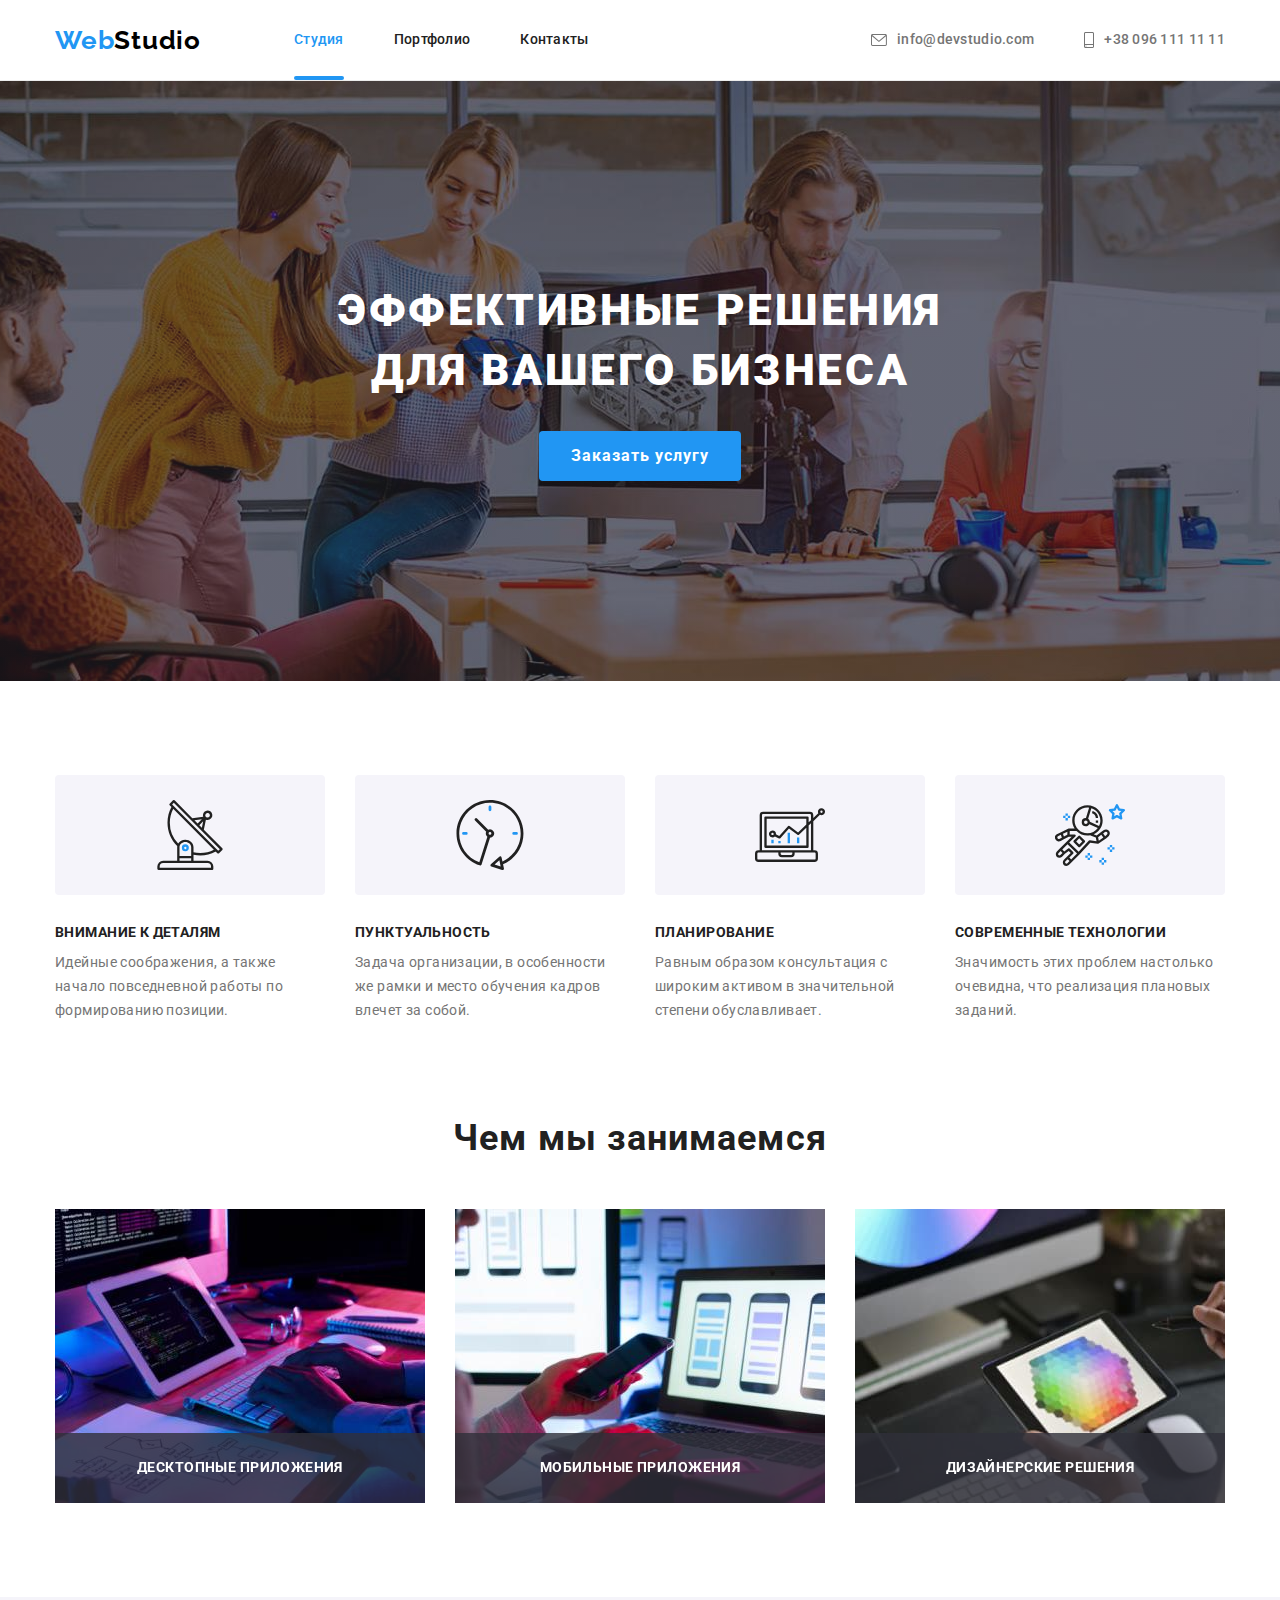
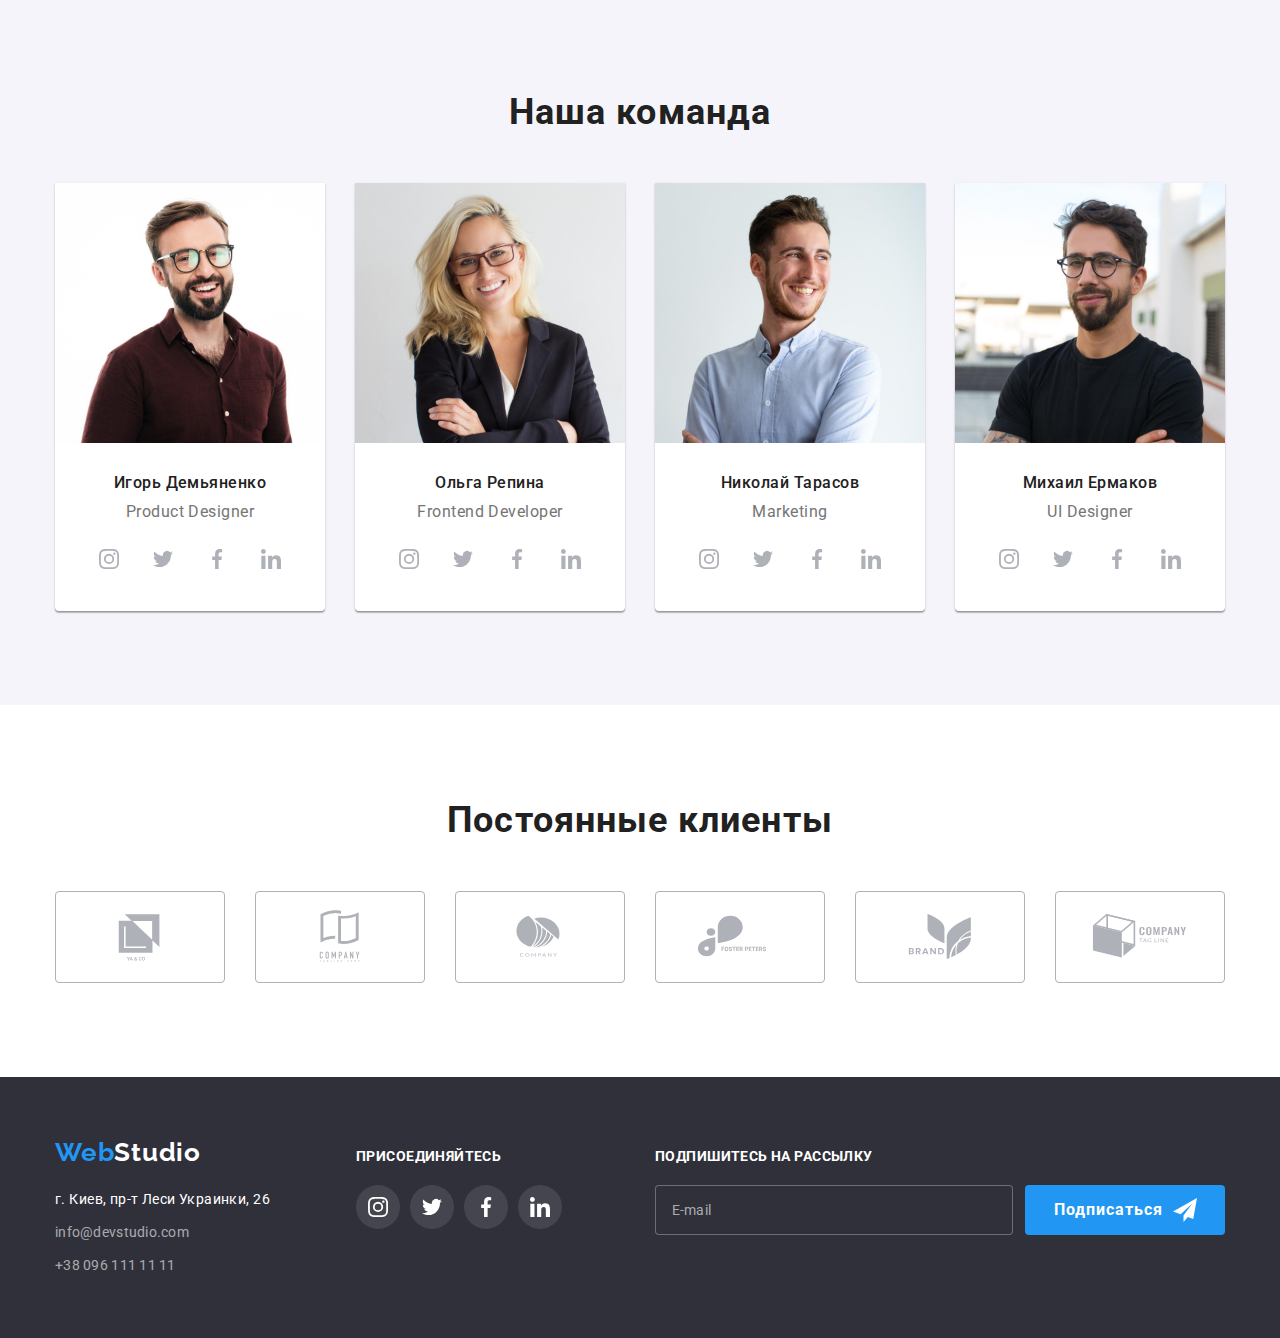
==== commit bffe5f24: "промежуточный" ====
--- a/index.html
+++ b/index.html
@@ -2,9 +2,6 @@
 <html lang="ru">
 
 <head>
-    <link rel="stylesheet" href="https://cdnjs.cloudflare.com/ajax/libs/modern-normalize/1.1.0/modern-normalize.min.css"
-        integrity="sha512-wpPYUAdjBVSE4KJnH1VR1HeZfpl1ub8YT/NKx4PuQ5NmX2tKuGu6U/JRp5y+Y8XG2tV+wKQpNHVUX03MfMFn9Q=="
-        crossorigin="anonymous" referrerpolicy="no-referrer" />
     <meta charset="UTF-8">
     <meta http-equiv="X-UA-Compatible" content="IE=edge">
     <meta name="viewport" content="width=device-width, initial-scale=1.0">
@@ -14,11 +11,11 @@
     <link
         href="https://fonts.googleapis.com/css2?family=Raleway:wght@700&family=Roboto:wght@400;500;700;900&display=swap"
         rel="stylesheet">
-    <link rel="stylesheet" href="https://cdnjs.cloudflare.com/ajax/libs/modern-normalize/1.1.0/modern-normalize.min.css"
+    <!-- <link rel="stylesheet" href="https://cdnjs.cloudflare.com/ajax/libs/modern-normalize/1.1.0/modern-normalize.min.css"
         integrity="sha512-wpPYUAdjBVSE4KJnH1VR1HeZfpl1ub8YT/NKx4PuQ5NmX2tKuGu6U/JRp5y+Y8XG2tV+wKQpNHVUX03MfMFn9Q=="
-        crossorigin="anonymous" referrerpolicy="no-referrer" />
-    <link rel="stylesheet" href="./css/styles.css">
-    <link rel="stylesheet" href="./css/main.css">
+        crossorigin="anonymous" referrerpolicy="no-referrer" />-->
+    
+    <link rel="stylesheet" href="./css/main.min.css">
 </head>
 
 <body>
--- a/css/main.min.css
+++ b/css/main.min.css
@@ -0,0 +1,4 @@
+/*! modern-normalize v1.1.0 | MIT License | https://github.com/sindresorhus/modern-normalize */*,::after,::before{box-sizing:border-box}html{-moz-tab-size:4;tab-size:4}html{line-height:1.15;-webkit-text-size-adjust:100%}body{margin:0}body{font-family:system-ui, -apple-system, "Segoe UI", Roboto, Helvetica, Arial,+ sans-serif, "Apple Color Emoji", "Segoe UI Emoji"}hr{height:0;color:inherit}abbr[title]{text-decoration:underline dotted}b,strong{font-weight:bolder}code,kbd,pre,samp{font-family:ui-monospace, SFMono-Regular, Consolas, "Liberation Mono", Menlo,+ monospace;font-size:1em}small{font-size:80%}sub,sup{font-size:75%;line-height:0;position:relative;vertical-align:baseline}sub{bottom:-0.25em}sup{top:-0.5em}table{text-indent:0;border-color:inherit}button,input,optgroup,select,textarea{font-family:inherit;font-size:100%;line-height:1.15;margin:0}button,select{text-transform:none}[type="button"],[type="reset"],[type="submit"],button{-webkit-appearance:button}::-moz-focus-inner{border-style:none;padding:0}:-moz-focusring{outline:1px dotted ButtonText}:-moz-ui-invalid{box-shadow:none}legend{padding:0}progress{vertical-align:baseline}::-webkit-inner-spin-button,::-webkit-outer-spin-button{height:auto}[type="search"]{-webkit-appearance:textfield;outline-offset:-2px}::-webkit-search-decoration{-webkit-appearance:none}::-webkit-file-upload-button{-webkit-appearance:button;font:inherit}summary{display:list-item}:root{--background-color: #ffffff;--secondary-background-color: #f5f4fa;--text-color: #757575;--hero-title: #ffffff;--section-title-color: #212121;--title-text-color: #212121;--accent-color: #2196f3;--hover-color: #188ce8;--footer-color: #2f303a;--border-color: #eeeeee;--border-color-header: #ececec;--hero-background: #2f303a;--icon-page: #afb1b8;--overlay-text-color: #ffffff;--white-color: #ffffff;--black-color: black}img{display:block}button,link{cursor:pointer}.visually-hidden{position:absolute;white-space:nowrap;width:1px;height:1px;overflow:hidden;border:0;padding:0;clip:rect(0 0 0 0);clip-path:inset(50%);margin:-1px}.logo{color:var(--accent-color);text-decoration:none;font-family:"Raleway", sans-serif;font-style:normal;font-weight:700;font-size:26px;line-height:1.19;letter-spacing:0.03em}.logo .studio{color:#000000}body{background-color:var(--background-color);color:var(--text-color);font-family:"Roboto", sans-serif;font-weight:400;font-style:normal}.list{padding:0;margin:0;list-style:none}.link{text-decoration:none;margin:0;display:block}.section{padding-top:94px;padding-bottom:94px}.title{color:var(--title-text-color)}.cursor{cursor:pointer}.section-title{margin-top:0;margin-bottom:50px;color:var(--section-title-color);font-weight:700;font-size:36px;line-height:1.17;text-align:center;letter-spacing:0.03em}.button{display:inline-block;border-radius:4px;padding:10px 32px;border:none;color:var(--title-text-color);background-color:var(--secondary-background-color);text-align:center}.button.primary{min-height:50px;min-width:200px;color:var(--background-color);background-color:var(--accent-color);font-weight:700;font-size:16px;line-height:1.87;align-items:center;letter-spacing:0.06em;transition-property:background-color;transition-duration:250ms;transition-timing-function:cubic-bezier(0.4, 0, 0.2, 1)}.button.primary:hover,.button.primary:focus{color:var(--background-color);background-color:var(--hover-color)}.button.filter{padding:6px 22px;min-width:73px;font-weight:500;font-size:16px;line-height:1.62;letter-spacing:0.03em;transition-property:color, background-color, box-shadow;transition-duration:250ms;transition-timing-function:cubic-bezier(0.4, 0, 0.2, 1)}.button.filter:hover,.button.filter:focus{color:var(--background-color);background-color:var(--hover-color);box-shadow:0px 3px 1px rgba(0,0,0,0.1),0px 1px 2px rgba(0,0,0,0.08),0px 2px 2px rgba(0,0,0,0.12)}.button.filter.current{color:var(--background-color);background-color:var(--accent-color);transition-property:color, background-color, box-shadow;transition-duration:250ms;transition-timing-function:cubic-bezier(0.4, 0, 0.2, 1)}.button.filter.current:hover,.button.filter.current:focus{color:var(--background-color);background-color:var(--hover-color);box-shadow:0px 3px 1px rgba(0,0,0,0.1),0px 1px 2px rgba(0,0,0,0.08),0px 2px 2px rgba(0,0,0,0.12)}.container{width:1200px;margin-left:auto;margin-right:auto;padding-left:15px;padding-right:15px}.page-header{background-color:var(--background-color);align-items:center;border-bottom:1px solid var(--border-color-header)}.page-header .container{display:flex;align-items:center}.page-header .logo{margin-right:93px;padding-top:24px;padding-bottom:24px}.site-nav .link{color:var(--title-text-color);font-weight:500;font-size:14px;line-height:1.14;letter-spacing:0.02em;padding-top:32px;padding-bottom:32px;transition-property:color;transition-duration:250ms;transition-timing-function:cubic-bezier(0.4, 0, 0.2, 1)}.site-nav .link:hover,.site-nav .link:focus{color:var(--accent-color)}.link.current{position:relative;color:var(--accent-color)}.link.current::after{position:absolute;left:0;bottom:0;content:"";display:block;width:100%;height:4px;border-radius:2px;background-color:var(--accent-color)}.auth-nav .contact{color:var(--text-color);font-weight:500;font-size:14px;line-height:1.14;letter-spacing:0.02em;padding-top:32px;padding-bottom:32px;display:inline-flex;align-items:center;transition-property:color;transition-duration:250ms;transition-timing-function:cubic-bezier(0.4, 0, 0.2, 1)}.auth-nav .contact:hover,.auth-nav .contact:focus{color:var(--accent-color)}.site-nav{display:flex}.site-nav .menu{display:block;margin-right:50px}.site-nav .menu:last-child{margin-right:0}.page-header .auth-nav{display:flex;margin-left:auto;align-items:center;justify-content:center}.auth-nav .auth{display:block;margin-right:50px}.auth-nav .auth:last-child{margin-right:0}.mail-icon{display:inline-block;height:12px;width:16px;margin-right:10px;align-items:center;fill:currentColor}.phone-icon{display:inline-block;height:16px;width:10px;margin-right:10px;align-items:center;fill:currentColor}.nav{display:flex;align-items:center}.hero .container{width:696px}.hero.section{text-align:center;padding-top:200px;padding-bottom:200px;max-width:1600px;min-height:600px;margin-left:auto;margin-right:auto;background-image:linear-gradient(to right, rgba(47,48,58,0.4), rgba(47,48,58,0.4)),url("../images/Img_hero.jpg");background-repeat:no-repeat;background-position:center}.hero.section-title{margin-top:0;margin-bottom:30px;color:var(--hero-title);font-weight:900;font-size:44px;line-height:1.36;letter-spacing:0.06em;text-transform:uppercase}.feature.list{display:flex}.feature.list .name{flex-basis:calc((100% - 3 * 30px) / 4);margin-right:30px;align-items:center}.feature.list .name:last-child{margin-right:0}.icon{display:flex;align-items:center;justify-content:center;background-color:var(--secondary-background-color);border-radius:4px;background-position:center;height:120px;width:270px;margin-bottom:30px}.feature .title{margin-top:0;margin-bottom:10px;font-weight:700;font-size:14px;line-height:1.14;letter-spacing:0.03em;text-transform:uppercase}.feature.description{margin-top:0;margin-bottom:0;font-size:14px;line-height:1.71;letter-spacing:0.03em}.working.section{padding-top:0}.list.working{display:flex}.list.working .image{flex-basis:calc((100% - 2 * 30px) / 3);margin-right:30px}.list.working .image:last-child{margin-right:0}.image-thumb{position:relative;overflow:hidden;height:100%;width:100%}.image-overlay{position:absolute;bottom:0;left:0;width:100%;height:70px;background-color:rgba(47,48,58,0.8)}.text-image{position:absolute;top:50%;left:50%;transform:translate(-50%, -50%);margin:0;width:370px;font-weight:700;font-size:14px;line-height:1.14;text-align:center;letter-spacing:0.03em;text-transform:uppercase;color:var(--overlay-text-color)}.section.team{background-color:var(--secondary-background-color)}.team.list{display:flex}.team.list .card{flex-basis:calc((100% - 3 * 30px) / 4);margin-right:30px;background:#ffffff;box-shadow:0px 1px 3px rgba(0,0,0,0.12),0px 1px 1px rgba(0,0,0,0.14),0px 2px 1px rgba(0,0,0,0.2);border-radius:0px 0px 4px 4px}.team.list .card:last-child{margin-right:0}.team-card{padding-top:30px;padding-bottom:30px}.team .title{margin-top:0;margin-bottom:10px;font-weight:500;font-size:16px;line-height:1.19;text-align:center;letter-spacing:0.03em}.team.description{margin-top:0;margin-bottom:16px;font-size:16px;line-height:1.19;text-align:center;letter-spacing:0.03em}.social-link:hover,.social-link:focus{background-color:var(--accent-color);fill:white}.social{display:flex;justify-content:center}.social-item{display:flex;width:44px;height:44px;margin-right:10px}.social-item:last-child{margin-right:0}.social-link{display:flex;width:44px;height:44px;border-radius:50%;padding:0px;justify-content:center;align-items:center;fill:var(--icon-page);background-color:rgba(255,255,255,0.1);transition-property:background-color, fill;transition-duration:250ms;transition-timing-function:cubic-bezier(0.4, 0, 0.2, 1)}.social-icon{color:currentColor}.client{display:flex;justify-content:center}.client-item{display:flex;width:170px;height:92px;justify-content:center;align-items:center;padding:0;margin-right:30px}.client-item:last-child{margin-right:0px}.client-link{display:flex;width:170px;height:92px;border:1px solid var(--icon-page);border-radius:4px;justify-content:center;align-items:center;padding:0;color:var(--icon-page);transition-property:color, border;transition-duration:250ms;transition-timing-function:cubic-bezier(0.4, 0, 0.2, 1)}.client-link:hover,.client-link:focus{background-color:var(--background-color);color:var(--accent-color);border:1px solid var(--accent-color)}.client-icon{fill:currentColor;transition-property:fill;transition-duration:250ms;transition-timing-function:cubic-bezier(0.4, 0, 0.2, 1)}.client-icon:hover,.client-icon:focus{fill:var(--accent-color)}.footer{padding-top:60px;padding-bottom:60px;background-color:var(--footer-color)}.footer .logo{display:inline-block;margin-bottom:20px}.footer .logo .studio{color:var(--background-color)}.footer-address,.address{color:var(--background-color);font-style:normal;font-size:14px;line-height:1.71;letter-spacing:0.03em;transition-property:color;transition-duration:250ms;transition-timing-function:cubic-bezier(0.4, 0, 0.2, 1)}.address:hover,.address:focus{color:var(--accent-color)}.footer-address .contact{font-weight:400;color:rgba(255,255,255,0.6);padding:0}.footer .address{margin-bottom:9px}.footer .mail{margin-bottom:9px}.footer-social .social-link{fill:white;transition-property:background-color;transition-duration:250ms;transition-timing-function:cubic-bezier(0.4, 0, 0.2, 1)}.social.title,.subscribe.title{font-weight:700;font-size:14px;line-height:1.14;letter-spacing:0.03em;text-transform:uppercase;color:white;margin-bottom:20px;margin-top:0px}.footer-social,.footer-subscribe{display:flex;flex-direction:column;align-items:flex-start}.footer-social{margin-right:93px}.footer .container{display:flex;align-items:baseline}.footer-contact{flex-grow:1;margin-right:70px}.footer-form{display:flex;align-items:center;width:570px}.footer-input{width:358px;height:50px;margin:0px;padding-left:16px;padding-top:15px;padding-bottom:15px;background-color:var(--footer-color);border:1px solid rgba(255,255,255,0.3);box-sizing:border-box;border-radius:4px;outline:none;font-size:14px;line-height:1.14;letter-spacing:0.01em;color:var(--background-color);transition-property:filter;transition-duration:250ms;transition-timing-function:cubic-bezier(0.4, 0, 0.2, 1)}.footer-input:hover,.footer-input:focus{filter:drop-shadow(0px 4px 4px rgba(0,0,0,0.15))}.footer-input::placeholder{color:rgba(255,255,255,0.6)}.subscribe-label{margin-right:12px}.footer .button.primary{display:flex;padding-left:29px;padding-right:28px;justify-content:space-between}.section.filter .list{display:flex;justify-content:center}.list-filter{margin-bottom:50px}.list-button:not(:last-child){margin-right:8px}.flex-container{display:flex;flex-wrap:wrap}.flex-element{flex-basis:calc((100% - 2 * 30px) / 3);margin-right:30px;margin-bottom:30px}.flex-element:nth-child(3n){margin-right:0}.flex-element:nth-last-child(-n+3){margin-bottom:0}.flex-element .link{box-shadow:none;transition-property:box-shadow;transition-duration:250ms;transition-timing-function:cubic-bezier(0.4, 0, 0.2, 1)}.flex-element .link:hover,.flex-element .link:focus{box-shadow:0px 1px 1px rgba(0,0,0,0.12),0px 4px 4px rgba(0,0,0,0.06),1px 4px 6px rgba(0,0,0,0.16)}.flex-element .link:hover:hover .text-overlay,.flex-element .link:hover:focus .text-overlay,.flex-element .link:focus:hover .text-overlay,.flex-element .link:focus:focus .text-overlay{transform:translateY(0%)}.portfolio-card{border-bottom:1px solid var(--border-color);border-right:1px solid var(--border-color);border-left:1px solid var(--border-color);padding:20px 24px}.portfolio-thumb{position:relative;height:100%;width:100%;overflow:hidden}.text-overlay{position:absolute;top:0;left:0;width:100%;height:100%;background-color:rgba(33,150,243,0.9);transform:translateY(104%);transition-property:transform;transition-duration:250ms;transition-timing-function:cubic-bezier(0.4, 0, 0.2, 1)}.portfolio-overlay{position:absolute;top:50%;left:50%;transform:translate(-50%, -50%);margin:0;width:322px;font-weight:400;font-size:18px;line-height:1.56;letter-spacing:0.03em;color:var(--overlay-text-color)}.portfolio .title{margin-top:0;margin-bottom:4px;font-weight:700;font-size:18px;line-height:2;letter-spacing:0.06em}.portfolio .description{margin-top:0;margin-bottom:0;font-size:16px;line-height:1.87;letter-spacing:0.03em;color:var(--text-color)}.backdrop{position:fixed;top:0;left:0;width:100%;height:100%;background-color:rgba(0,0,0,0.2);opacity:1;transition-property:transform, opacity;transition-duration:250ms;transition-timing-function:cubic-bezier(0.4, 0, 0.2, 1)}.backdrop.is-hidden{opacity:0;pointer-events:none}.modal{position:absolute;top:50%;left:50%;transform:translate(-50%, -50%) scale(1);min-width:528px;background-color:white;opacity:1;transition-property:transform, opacity;transition-duration:250ms;transition-timing-function:cubic-bezier(0.4, 0, 0.2, 1)}.close{position:absolute;top:8px;right:8px;display:flex;justify-content:center;align-items:center;width:30px;height:30px;background-color:white;color:#000000;border-radius:50%;border:1px solid rgba(0,0,0,0.1)}.close-icon{position:absolute;width:18px;height:18px;fill:currentColor;transition-property:fill;transition-duration:250ms;transition-timing-function:cubic-bezier(0.4, 0, 0.2, 1)}.close-icon:hover,.close-icon:focus{fill:var(--accent-color)}.backdrop.is-hidden .modal{transform:translate(-50%, -50%) scale(0.9);opacity:0}.form-container{display:flex;flex-direction:column;padding:40px}.modal-header{font-weight:700;font-size:20px;line-height:1.15;text-align:center;letter-spacing:0.03em;color:var(--title-text-color);padding:0;margin-top:0px;margin-bottom:12px}.modal-label{position:relative;display:flex;flex-direction:column;margin-bottom:10px;font-size:12px;line-height:1.16;letter-spacing:0.01em;color:var(--text-color)}.modal-label:nth-child(4){margin-bottom:20px}.modal-input{display:block;width:448px;height:40px;padding:0;padding-left:42px;margin-top:4px;border:1px solid rgba(33,33,33,0.2);box-sizing:border-box;border-radius:4px;outline:none;font-size:14px;line-height:1.14;letter-spacing:0.01em;color:var(--text-color);transition-property:border;transition-duration:250ms;transition-timing-function:cubic-bezier(0.4, 0, 0.2, 1)}.modal-input:focus{border:1px solid var(--accent-color)}.modal-input:focus+.modal-icon{fill:var(--accent-color)}.modal-input::placeholder{font-size:14px;line-height:1.14;letter-spacing:0.01em;color:rgba(117,117,117,0.5)}.modal-icon{position:absolute;left:12px;bottom:11px;width:18px;height:18px;color:var(--title-text-color);fill:currentColor;transition-property:fill;transition-duration:250ms;transition-timing-function:cubic-bezier(0.4, 0, 0.2, 1)}.modal-input.comment{min-height:120px;resize:none;padding-top:12px;padding:12px;padding-left:16px;padding-right:16px}.modal-label.check{display:flex;flex-direction:row;align-items:center;justify-content:center;margin-bottom:30px;font-size:14px;line-height:1.71;letter-spacing:0.03em;color:var(--text-color)}.modal-input.checkbox{position:absolute;width:1px;height:1px;margin:-1px;border:0;padding:0;clip:rect(0 0 0 0);overflow:hidden}.modal-input.checkbox:checked+.check-item{background-color:var(--accent-color);border-color:var(--accent-color)}.modal-label .link{text-decoration-line:underline;color:var(--accent-color)}.button.send{display:block;margin:auto}.check-item{display:flex;align-items:center;justify-content:center;height:15px;width:16px;margin-right:8px;border:2px solid var(--title-text-color);border-radius:2px;transition-property:color, background-color, border;transition-duration:250ms;transition-timing-function:cubic-bezier(0.4, 0, 0.2, 1)}.check-item:hover,.check-item:focus{border:2px solid var(--accent-color)}.check-icon{fill:white}
+/*# sourceMappingURL=main.min.css.map */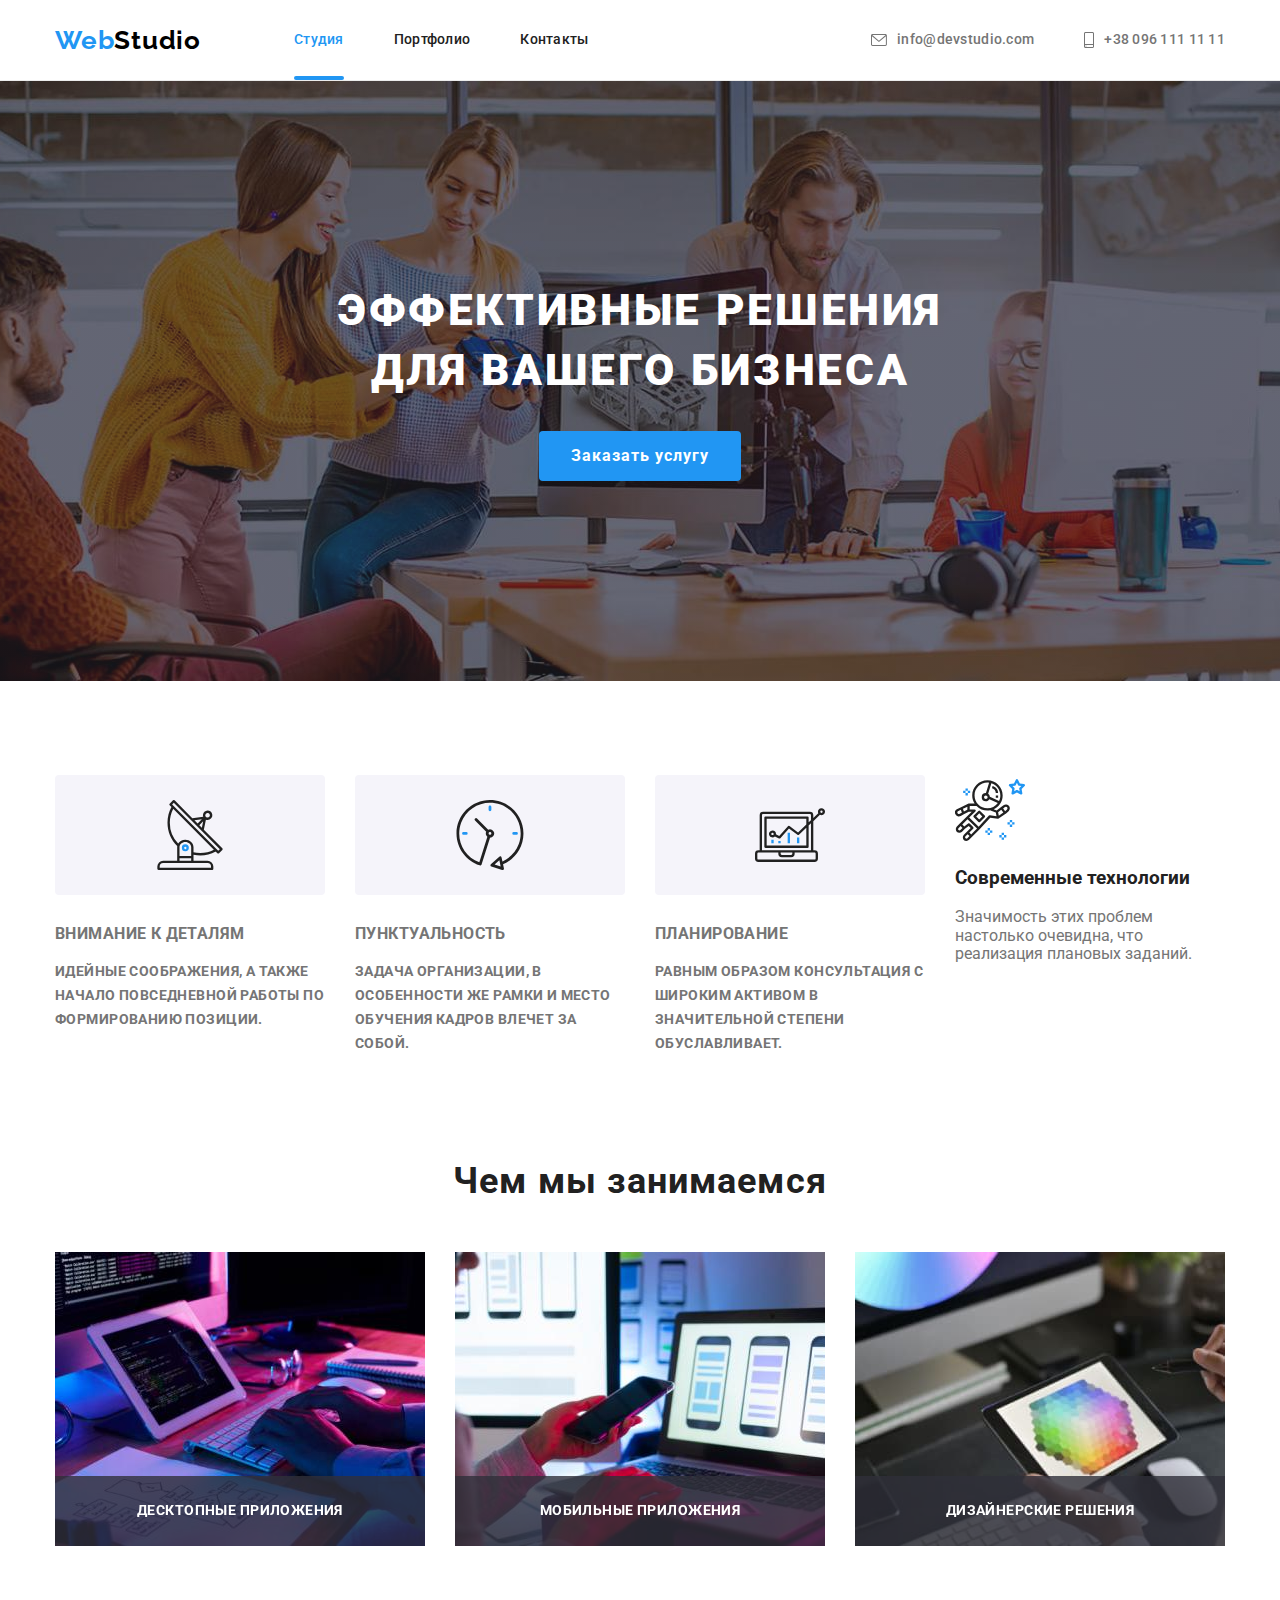
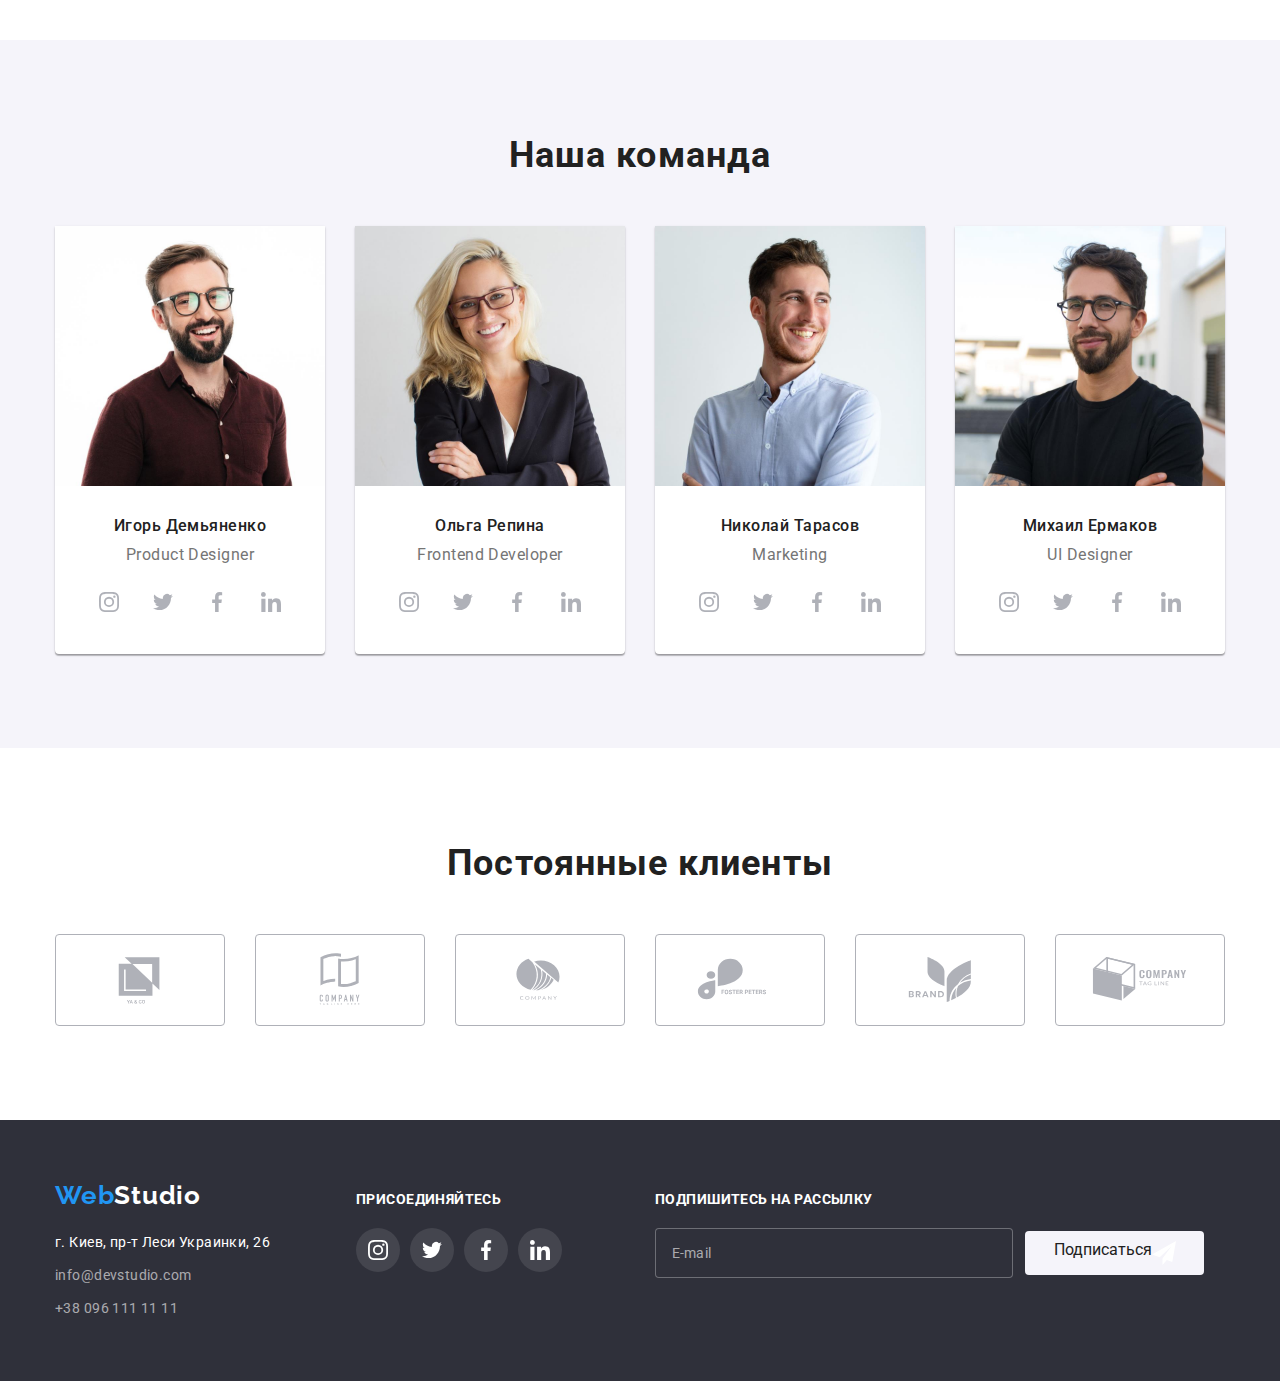
==== commit cb254d8b: "bem" ====
--- a/index.html
+++ b/index.html
@@ -20,26 +20,26 @@
 
 <body>
     <header class="page-header">
-        <div class=" container">
-        <nav class="nav">
-            <a href="index.html" class="logo link cursor">Web<span class="studio">Studio</span></a>
+        <div class="container">
+        <nav class="page-header__nav nav">
+            <a href="index.html" class="page-header__logo logo link cursor">Web<span class="studio">Studio</span></a>
             <ul class="site-nav list">
-                <li class="menu cursor"><a href="index.html" class="link current">Студия</a></li>
-                <li class="menu cursor"><a href="portfolio.html" class="link">Портфолио</a></li>
-                <li class="menu cursor"><a href="" class="link">Контакты</a></li>
+                <li class="site-nav__menu cursor"><a href="index.html" class="site-nav__link link site-nav__link_current">Студия</a></li>
+                <li class="site-nav__menu cursor"><a href="portfolio.html" class="site-nav__link link">Портфолио</a></li>
+                <li class="site-nav__menu cursor"><a href="" class="site-nav__link link">Контакты</a></li>
             </ul>
         </nav>
-        <ul class="auth-nav list">
-            <li class="auth cursor">
-                <a href="mailto:info@devstudio.com" class="contact link">
-                    <svg class="mail-icon" width="16" height="12">
+        <ul class="page-header__auth-nav auth-nav list">
+            <li class="auth-nav__auth cursor">
+                <a href="mailto:info@devstudio.com" class="auth-nav__contact link">
+                    <svg class="auth-nav__mail-icon" width="16" height="12">
                         <use href="./images/sprite.svg#icon-mail" ></use>
                     </svg>
                     info@devstudio.com</a>
             </li>
-            <li class="auth cursor">
-                <a href="tel:+380961111111" class="contact link">
-                    <svg class="phone-icon" width="10" height="16">
+            <li class="auth-nav__auth cursor">
+                <a href="tel:+380961111111" class="auth-nav__contact link">
+                    <svg class="auth-nav__phone-icon" width="10" height="16">
                         <use href="./images/sprite.svg#icon-phone" ></use>
                     </svg>
                     +38 096 111 11 11</a>
@@ -48,91 +48,91 @@
         </div>
     </header>
     <main>
-        <section class="hero section">
-            <div class="container">
-                <h1 class="hero section-title">Эффективные решения для вашего бизнеса</h1>
-                <button type="button" class="button primary cursor" data-modal-open>Заказать услугу</button>
+        <section class="hero-section section">
+            <div class="hero-section__container container">
+                <h1 class="hero-section__section-title section-title">Эффективные решения для вашего бизнеса</h1>
+                <button type="button" class="button button_primary cursor" data-modal-open>Заказать услугу</button>
             </div>
         </section>
 
 <div class="backdrop is-hidden" data-modal>
     <div class="modal">  
-        <div class="close cursor" data-modal-close> 
-            <svg class="close-icon" width="30" height="30">
+        <div class="modal__close cursor" data-modal-close> 
+            <svg class="modal__close-icon" width="30" height="30">
                 <use href="./images/icons.svg#icon-close-black"></use>
             </svg>
         </div>
-        <div class="form-container">
-            <p class="modal-header">Оставьте свои данные, мы вам перезвоним</p>
+        <div class="modal__form-container form-container">
+            <p class="form-container__modal-header">Оставьте свои данные, мы вам перезвоним</p>
             <form>
-                <label class="modal-label">Имя
-                    <input type="name" name="name" placeholder=" " class="modal-input" />
-                    <svg class="modal-icon" width="18" height="18">
+                <label class="form-container__modal-label">Имя
+                    <input type="name" name="name" placeholder=" " class="form-container__modal-input" />
+                    <svg class="form-container__modal-icon" width="18" height="18">
                         <use href="./images/icons.svg#icon-person-black-18"></use>
                     </svg>
                 </label>
-                <label class="modal-label">Телефон
-                    <input type="tel" name="tel" placeholder=" " class="modal-input" />
-                    <svg class="modal-icon" width="18" height="18">
+                <label class="form-container__modal-label">Телефон
+                    <input type="tel" name="tel" placeholder=" " class="form-container__modal-input" />
+                    <svg class="form-container__modal-icon" width="18" height="18">
                         <use href="./images/icons.svg#icon-phone-black-18"></use>
                     </svg>
                 </label>
-                <label class="modal-label">Почта
-                    <input type="E-mail" name="E-mail" placeholder=" " class="modal-input" />
-                    <svg class="modal-icon" width="18" height="18">
+                <label class="form-container__modal-label">Почта
+                    <input type="E-mail" name="E-mail" placeholder=" " class="form-container__modal-input" />
+                    <svg class="form-container__modal-icon" width="18" height="18">
                         <use href="./images/icons.svg#icon-email-black-18"></use>
                     </svg>
                 </label>
-                <label class="modal-label">Комментарий
-                    <textarea type="comment" name="comment" rows="5" placeholder="Введите текст" class="modal-input comment"></textarea>
+                <label class="form-container__modal-label">Комментарий
+                    <textarea type="comment" name="comment" rows="5" placeholder="Введите текст" class="form-container__modal-input comment"></textarea>
                 </label>
-                <label class="modal-label check">
-                    <input type="checkbox" name="checkbox" placeholder=" " class="modal-input checkbox" />
-                    <span class="check-item">
-                        <svg class="ckeck-icon" width="16" height="15">
+                <label class="form-container__modal-label check">
+                    <input type="checkbox" name="checkbox" placeholder=" " class="form-container__modal-input checkbox" />
+                    <span class="form-container__check-item">
+                        <svg class="form-container__ckeck-icon" width="16" height="15">
                         <use href="./images/icons.svg#icon-Vector_check"></use>
                         </svg>
                     </span>
                     Соглашаюсь с рассылкой и принимаю &nbsp;<a href="" class="link " target="blank">Условия договора</a>
                 </label>
-                <button type="submit" class="button primary cursor send">Отправить</button>
+                <button type="submit" class="button button_primary cursor form-send">Отправить</button>
             </form>
         </div>
     </div>
 </div>
 
-        <section class="section">
+        <section class="feature-section section">
             <div class="container">
                 <h2 class="section-title visually-hidden">Особенности</h2>
-                <ul class="feature list">
-                    <li class="name">
-                        <div class="icon">
+                <ul class="feature-section__list list">
+                    <li class="feature-section__item">
+                        <div class="feature-section__icon">
                         <svg class="feature-icon" width="70" height="70">
                             <use href="./images/sprite.svg#icon-antenna" ></use>
                         </svg>
                         </div>
-                        <h3 class="title">Внимание к деталям</h3>
-                        <p class="feature description">Идейные соображения, а также начало повседневной работы по
+                        <h3 class="feature-section__title">Внимание к деталям</h3>
+                        <p class="feature-section__text">Идейные соображения, а также начало повседневной работы по
                             формированию позиции.</p>
                     </li>
-                    <li class="name">
-                        <div class="icon">
+                    <li class="feature-section__item">
+                        <div class="feature-section__icon">
                         <svg class="feature-icon" width="70" height="70">
                             <use href="./images/sprite.svg#icon-clock" ></use>
                         </svg>
                         </div>
-                        <h3 class="title">Пунктуальность</h3>
-                        <p class="feature description">Задача организации, в особенности же рамки и место обучения
+                        <h3 class="feature-section__title">Пунктуальность</h3>
+                        <p class="feature-section__text">Задача организации, в особенности же рамки и место обучения
                             кадров влечет за собой.</p>
                     </li>
-                    <li class="name">
-                        <div class="icon">
+                    <li class="feature-section__item">
+                        <div class="feature-section__icon">
                         <svg class="feature-icon" width="70" height="70">
                             <use href="./images/sprite.svg#icon-diagram" ></use>
                         </svg>
                         </div>
-                        <h3 class="title">Планирование</h3>
-                        <p class="feature description">Равным образом консультация с широким активом в значительной
+                        <h3 class="feature-section__title">Планирование</h3>
+                        <p class="feature-section__text">Равным образом консультация с широким активом в значительной
                             степени обуславливает.</p>
                     </li>
                     <li class="name">
--- a/css/main.min.css
+++ b/css/main.min.css
@@ -1,4 +1,4 @@
 /*! modern-normalize v1.1.0 | MIT License | https://github.com/sindresorhus/modern-normalize */*,::after,::before{box-sizing:border-box}html{-moz-tab-size:4;tab-size:4}html{line-height:1.15;-webkit-text-size-adjust:100%}body{margin:0}body{font-family:system-ui, -apple-system, "Segoe UI", Roboto, Helvetica, Arial,  sans-serif, "Apple Color Emoji", "Segoe UI Emoji"}hr{height:0;color:inherit}abbr[title]{text-decoration:underline dotted}b,strong{font-weight:bolder}code,kbd,pre,samp{font-family:ui-monospace, SFMono-Regular, Consolas, "Liberation Mono", Menlo,- monospace;font-size:1em}small{font-size:80%}sub,sup{font-size:75%;line-height:0;position:relative;vertical-align:baseline}sub{bottom:-0.25em}sup{top:-0.5em}table{text-indent:0;border-color:inherit}button,input,optgroup,select,textarea{font-family:inherit;font-size:100%;line-height:1.15;margin:0}button,select{text-transform:none}[type="button"],[type="reset"],[type="submit"],button{-webkit-appearance:button}::-moz-focus-inner{border-style:none;padding:0}:-moz-focusring{outline:1px dotted ButtonText}:-moz-ui-invalid{box-shadow:none}legend{padding:0}progress{vertical-align:baseline}::-webkit-inner-spin-button,::-webkit-outer-spin-button{height:auto}[type="search"]{-webkit-appearance:textfield;outline-offset:-2px}::-webkit-search-decoration{-webkit-appearance:none}::-webkit-file-upload-button{-webkit-appearance:button;font:inherit}summary{display:list-item}:root{--background-color: #ffffff;--secondary-background-color: #f5f4fa;--text-color: #757575;--hero-title: #ffffff;--section-title-color: #212121;--title-text-color: #212121;--accent-color: #2196f3;--hover-color: #188ce8;--footer-color: #2f303a;--border-color: #eeeeee;--border-color-header: #ececec;--hero-background: #2f303a;--icon-page: #afb1b8;--overlay-text-color: #ffffff;--white-color: #ffffff;--black-color: black}img{display:block}button,link{cursor:pointer}.visually-hidden{position:absolute;white-space:nowrap;width:1px;height:1px;overflow:hidden;border:0;padding:0;clip:rect(0 0 0 0);clip-path:inset(50%);margin:-1px}.logo{color:var(--accent-color);text-decoration:none;font-family:"Raleway", sans-serif;font-style:normal;font-weight:700;font-size:26px;line-height:1.19;letter-spacing:0.03em}.logo .studio{color:#000000}body{background-color:var(--background-color);color:var(--text-color);font-family:"Roboto", sans-serif;font-weight:400;font-style:normal}.list{padding:0;margin:0;list-style:none}.link{text-decoration:none;margin:0;display:block}.section{padding-top:94px;padding-bottom:94px}.title{color:var(--title-text-color)}.cursor{cursor:pointer}.section-title{margin-top:0;margin-bottom:50px;color:var(--section-title-color);font-weight:700;font-size:36px;line-height:1.17;text-align:center;letter-spacing:0.03em}.button{display:inline-block;border-radius:4px;padding:10px 32px;border:none;color:var(--title-text-color);background-color:var(--secondary-background-color);text-align:center}.button.primary{min-height:50px;min-width:200px;color:var(--background-color);background-color:var(--accent-color);font-weight:700;font-size:16px;line-height:1.87;align-items:center;letter-spacing:0.06em;transition-property:background-color;transition-duration:250ms;transition-timing-function:cubic-bezier(0.4, 0, 0.2, 1)}.button.primary:hover,.button.primary:focus{color:var(--background-color);background-color:var(--hover-color)}.button.filter{padding:6px 22px;min-width:73px;font-weight:500;font-size:16px;line-height:1.62;letter-spacing:0.03em;transition-property:color, background-color, box-shadow;transition-duration:250ms;transition-timing-function:cubic-bezier(0.4, 0, 0.2, 1)}.button.filter:hover,.button.filter:focus{color:var(--background-color);background-color:var(--hover-color);box-shadow:0px 3px 1px rgba(0,0,0,0.1),0px 1px 2px rgba(0,0,0,0.08),0px 2px 2px rgba(0,0,0,0.12)}.button.filter.current{color:var(--background-color);background-color:var(--accent-color);transition-property:color, background-color, box-shadow;transition-duration:250ms;transition-timing-function:cubic-bezier(0.4, 0, 0.2, 1)}.button.filter.current:hover,.button.filter.current:focus{color:var(--background-color);background-color:var(--hover-color);box-shadow:0px 3px 1px rgba(0,0,0,0.1),0px 1px 2px rgba(0,0,0,0.08),0px 2px 2px rgba(0,0,0,0.12)}.container{width:1200px;margin-left:auto;margin-right:auto;padding-left:15px;padding-right:15px}.page-header{background-color:var(--background-color);align-items:center;border-bottom:1px solid var(--border-color-header)}.page-header .container{display:flex;align-items:center}.page-header .logo{margin-right:93px;padding-top:24px;padding-bottom:24px}.site-nav .link{color:var(--title-text-color);font-weight:500;font-size:14px;line-height:1.14;letter-spacing:0.02em;padding-top:32px;padding-bottom:32px;transition-property:color;transition-duration:250ms;transition-timing-function:cubic-bezier(0.4, 0, 0.2, 1)}.site-nav .link:hover,.site-nav .link:focus{color:var(--accent-color)}.link.current{position:relative;color:var(--accent-color)}.link.current::after{position:absolute;left:0;bottom:0;content:"";display:block;width:100%;height:4px;border-radius:2px;background-color:var(--accent-color)}.auth-nav .contact{color:var(--text-color);font-weight:500;font-size:14px;line-height:1.14;letter-spacing:0.02em;padding-top:32px;padding-bottom:32px;display:inline-flex;align-items:center;transition-property:color;transition-duration:250ms;transition-timing-function:cubic-bezier(0.4, 0, 0.2, 1)}.auth-nav .contact:hover,.auth-nav .contact:focus{color:var(--accent-color)}.site-nav{display:flex}.site-nav .menu{display:block;margin-right:50px}.site-nav .menu:last-child{margin-right:0}.page-header .auth-nav{display:flex;margin-left:auto;align-items:center;justify-content:center}.auth-nav .auth{display:block;margin-right:50px}.auth-nav .auth:last-child{margin-right:0}.mail-icon{display:inline-block;height:12px;width:16px;margin-right:10px;align-items:center;fill:currentColor}.phone-icon{display:inline-block;height:16px;width:10px;margin-right:10px;align-items:center;fill:currentColor}.nav{display:flex;align-items:center}.hero .container{width:696px}.hero.section{text-align:center;padding-top:200px;padding-bottom:200px;max-width:1600px;min-height:600px;margin-left:auto;margin-right:auto;background-image:linear-gradient(to right, rgba(47,48,58,0.4), rgba(47,48,58,0.4)),url("../images/Img_hero.jpg");background-repeat:no-repeat;background-position:center}.hero.section-title{margin-top:0;margin-bottom:30px;color:var(--hero-title);font-weight:900;font-size:44px;line-height:1.36;letter-spacing:0.06em;text-transform:uppercase}.feature.list{display:flex}.feature.list .name{flex-basis:calc((100% - 3 * 30px) / 4);margin-right:30px;align-items:center}.feature.list .name:last-child{margin-right:0}.icon{display:flex;align-items:center;justify-content:center;background-color:var(--secondary-background-color);border-radius:4px;background-position:center;height:120px;width:270px;margin-bottom:30px}.feature .title{margin-top:0;margin-bottom:10px;font-weight:700;font-size:14px;line-height:1.14;letter-spacing:0.03em;text-transform:uppercase}.feature.description{margin-top:0;margin-bottom:0;font-size:14px;line-height:1.71;letter-spacing:0.03em}.working.section{padding-top:0}.list.working{display:flex}.list.working .image{flex-basis:calc((100% - 2 * 30px) / 3);margin-right:30px}.list.working .image:last-child{margin-right:0}.image-thumb{position:relative;overflow:hidden;height:100%;width:100%}.image-overlay{position:absolute;bottom:0;left:0;width:100%;height:70px;background-color:rgba(47,48,58,0.8)}.text-image{position:absolute;top:50%;left:50%;transform:translate(-50%, -50%);margin:0;width:370px;font-weight:700;font-size:14px;line-height:1.14;text-align:center;letter-spacing:0.03em;text-transform:uppercase;color:var(--overlay-text-color)}.section.team{background-color:var(--secondary-background-color)}.team.list{display:flex}.team.list .card{flex-basis:calc((100% - 3 * 30px) / 4);margin-right:30px;background:#ffffff;box-shadow:0px 1px 3px rgba(0,0,0,0.12),0px 1px 1px rgba(0,0,0,0.14),0px 2px 1px rgba(0,0,0,0.2);border-radius:0px 0px 4px 4px}.team.list .card:last-child{margin-right:0}.team-card{padding-top:30px;padding-bottom:30px}.team .title{margin-top:0;margin-bottom:10px;font-weight:500;font-size:16px;line-height:1.19;text-align:center;letter-spacing:0.03em}.team.description{margin-top:0;margin-bottom:16px;font-size:16px;line-height:1.19;text-align:center;letter-spacing:0.03em}.social-link:hover,.social-link:focus{background-color:var(--accent-color);fill:white}.social{display:flex;justify-content:center}.social-item{display:flex;width:44px;height:44px;margin-right:10px}.social-item:last-child{margin-right:0}.social-link{display:flex;width:44px;height:44px;border-radius:50%;padding:0px;justify-content:center;align-items:center;fill:var(--icon-page);background-color:rgba(255,255,255,0.1);transition-property:background-color, fill;transition-duration:250ms;transition-timing-function:cubic-bezier(0.4, 0, 0.2, 1)}.social-icon{color:currentColor}.client{display:flex;justify-content:center}.client-item{display:flex;width:170px;height:92px;justify-content:center;align-items:center;padding:0;margin-right:30px}.client-item:last-child{margin-right:0px}.client-link{display:flex;width:170px;height:92px;border:1px solid var(--icon-page);border-radius:4px;justify-content:center;align-items:center;padding:0;color:var(--icon-page);transition-property:color, border;transition-duration:250ms;transition-timing-function:cubic-bezier(0.4, 0, 0.2, 1)}.client-link:hover,.client-link:focus{background-color:var(--background-color);color:var(--accent-color);border:1px solid var(--accent-color)}.client-icon{fill:currentColor;transition-property:fill;transition-duration:250ms;transition-timing-function:cubic-bezier(0.4, 0, 0.2, 1)}.client-icon:hover,.client-icon:focus{fill:var(--accent-color)}.footer{padding-top:60px;padding-bottom:60px;background-color:var(--footer-color)}.footer .logo{display:inline-block;margin-bottom:20px}.footer .logo .studio{color:var(--background-color)}.footer-address,.address{color:var(--background-color);font-style:normal;font-size:14px;line-height:1.71;letter-spacing:0.03em;transition-property:color;transition-duration:250ms;transition-timing-function:cubic-bezier(0.4, 0, 0.2, 1)}.address:hover,.address:focus{color:var(--accent-color)}.footer-address .contact{font-weight:400;color:rgba(255,255,255,0.6);padding:0}.footer .address{margin-bottom:9px}.footer .mail{margin-bottom:9px}.footer-social .social-link{fill:white;transition-property:background-color;transition-duration:250ms;transition-timing-function:cubic-bezier(0.4, 0, 0.2, 1)}.social.title,.subscribe.title{font-weight:700;font-size:14px;line-height:1.14;letter-spacing:0.03em;text-transform:uppercase;color:white;margin-bottom:20px;margin-top:0px}.footer-social,.footer-subscribe{display:flex;flex-direction:column;align-items:flex-start}.footer-social{margin-right:93px}.footer .container{display:flex;align-items:baseline}.footer-contact{flex-grow:1;margin-right:70px}.footer-form{display:flex;align-items:center;width:570px}.footer-input{width:358px;height:50px;margin:0px;padding-left:16px;padding-top:15px;padding-bottom:15px;background-color:var(--footer-color);border:1px solid rgba(255,255,255,0.3);box-sizing:border-box;border-radius:4px;outline:none;font-size:14px;line-height:1.14;letter-spacing:0.01em;color:var(--background-color);transition-property:filter;transition-duration:250ms;transition-timing-function:cubic-bezier(0.4, 0, 0.2, 1)}.footer-input:hover,.footer-input:focus{filter:drop-shadow(0px 4px 4px rgba(0,0,0,0.15))}.footer-input::placeholder{color:rgba(255,255,255,0.6)}.subscribe-label{margin-right:12px}.footer .button.primary{display:flex;padding-left:29px;padding-right:28px;justify-content:space-between}.section.filter .list{display:flex;justify-content:center}.list-filter{margin-bottom:50px}.list-button:not(:last-child){margin-right:8px}.flex-container{display:flex;flex-wrap:wrap}.flex-element{flex-basis:calc((100% - 2 * 30px) / 3);margin-right:30px;margin-bottom:30px}.flex-element:nth-child(3n){margin-right:0}.flex-element:nth-last-child(-n+3){margin-bottom:0}.flex-element .link{box-shadow:none;transition-property:box-shadow;transition-duration:250ms;transition-timing-function:cubic-bezier(0.4, 0, 0.2, 1)}.flex-element .link:hover,.flex-element .link:focus{box-shadow:0px 1px 1px rgba(0,0,0,0.12),0px 4px 4px rgba(0,0,0,0.06),1px 4px 6px rgba(0,0,0,0.16)}.flex-element .link:hover:hover .text-overlay,.flex-element .link:hover:focus .text-overlay,.flex-element .link:focus:hover .text-overlay,.flex-element .link:focus:focus .text-overlay{transform:translateY(0%)}.portfolio-card{border-bottom:1px solid var(--border-color);border-right:1px solid var(--border-color);border-left:1px solid var(--border-color);padding:20px 24px}.portfolio-thumb{position:relative;height:100%;width:100%;overflow:hidden}.text-overlay{position:absolute;top:0;left:0;width:100%;height:100%;background-color:rgba(33,150,243,0.9);transform:translateY(104%);transition-property:transform;transition-duration:250ms;transition-timing-function:cubic-bezier(0.4, 0, 0.2, 1)}.portfolio-overlay{position:absolute;top:50%;left:50%;transform:translate(-50%, -50%);margin:0;width:322px;font-weight:400;font-size:18px;line-height:1.56;letter-spacing:0.03em;color:var(--overlay-text-color)}.portfolio .title{margin-top:0;margin-bottom:4px;font-weight:700;font-size:18px;line-height:2;letter-spacing:0.06em}.portfolio .description{margin-top:0;margin-bottom:0;font-size:16px;line-height:1.87;letter-spacing:0.03em;color:var(--text-color)}.backdrop{position:fixed;top:0;left:0;width:100%;height:100%;background-color:rgba(0,0,0,0.2);opacity:1;transition-property:transform, opacity;transition-duration:250ms;transition-timing-function:cubic-bezier(0.4, 0, 0.2, 1)}.backdrop.is-hidden{opacity:0;pointer-events:none}.modal{position:absolute;top:50%;left:50%;transform:translate(-50%, -50%) scale(1);min-width:528px;background-color:white;opacity:1;transition-property:transform, opacity;transition-duration:250ms;transition-timing-function:cubic-bezier(0.4, 0, 0.2, 1)}.close{position:absolute;top:8px;right:8px;display:flex;justify-content:center;align-items:center;width:30px;height:30px;background-color:white;color:#000000;border-radius:50%;border:1px solid rgba(0,0,0,0.1)}.close-icon{position:absolute;width:18px;height:18px;fill:currentColor;transition-property:fill;transition-duration:250ms;transition-timing-function:cubic-bezier(0.4, 0, 0.2, 1)}.close-icon:hover,.close-icon:focus{fill:var(--accent-color)}.backdrop.is-hidden .modal{transform:translate(-50%, -50%) scale(0.9);opacity:0}.form-container{display:flex;flex-direction:column;padding:40px}.modal-header{font-weight:700;font-size:20px;line-height:1.15;text-align:center;letter-spacing:0.03em;color:var(--title-text-color);padding:0;margin-top:0px;margin-bottom:12px}.modal-label{position:relative;display:flex;flex-direction:column;margin-bottom:10px;font-size:12px;line-height:1.16;letter-spacing:0.01em;color:var(--text-color)}.modal-label:nth-child(4){margin-bottom:20px}.modal-input{display:block;width:448px;height:40px;padding:0;padding-left:42px;margin-top:4px;border:1px solid rgba(33,33,33,0.2);box-sizing:border-box;border-radius:4px;outline:none;font-size:14px;line-height:1.14;letter-spacing:0.01em;color:var(--text-color);transition-property:border;transition-duration:250ms;transition-timing-function:cubic-bezier(0.4, 0, 0.2, 1)}.modal-input:focus{border:1px solid var(--accent-color)}.modal-input:focus+.modal-icon{fill:var(--accent-color)}.modal-input::placeholder{font-size:14px;line-height:1.14;letter-spacing:0.01em;color:rgba(117,117,117,0.5)}.modal-icon{position:absolute;left:12px;bottom:11px;width:18px;height:18px;color:var(--title-text-color);fill:currentColor;transition-property:fill;transition-duration:250ms;transition-timing-function:cubic-bezier(0.4, 0, 0.2, 1)}.modal-input.comment{min-height:120px;resize:none;padding-top:12px;padding:12px;padding-left:16px;padding-right:16px}.modal-label.check{display:flex;flex-direction:row;align-items:center;justify-content:center;margin-bottom:30px;font-size:14px;line-height:1.71;letter-spacing:0.03em;color:var(--text-color)}.modal-input.checkbox{position:absolute;width:1px;height:1px;margin:-1px;border:0;padding:0;clip:rect(0 0 0 0);overflow:hidden}.modal-input.checkbox:checked+.check-item{background-color:var(--accent-color);border-color:var(--accent-color)}.modal-label .link{text-decoration-line:underline;color:var(--accent-color)}.button.send{display:block;margin:auto}.check-item{display:flex;align-items:center;justify-content:center;height:15px;width:16px;margin-right:8px;border:2px solid var(--title-text-color);border-radius:2px;transition-property:color, background-color, border;transition-duration:250ms;transition-timing-function:cubic-bezier(0.4, 0, 0.2, 1)}.check-item:hover,.check-item:focus{border:2px solid var(--accent-color)}.check-icon{fill:white}
+ monospace;font-size:1em}small{font-size:80%}sub,sup{font-size:75%;line-height:0;position:relative;vertical-align:baseline}sub{bottom:-0.25em}sup{top:-0.5em}table{text-indent:0;border-color:inherit}button,input,optgroup,select,textarea{font-family:inherit;font-size:100%;line-height:1.15;margin:0}button,select{text-transform:none}[type="button"],[type="reset"],[type="submit"],button{-webkit-appearance:button}::-moz-focus-inner{border-style:none;padding:0}:-moz-focusring{outline:1px dotted ButtonText}:-moz-ui-invalid{box-shadow:none}legend{padding:0}progress{vertical-align:baseline}::-webkit-inner-spin-button,::-webkit-outer-spin-button{height:auto}[type="search"]{-webkit-appearance:textfield;outline-offset:-2px}::-webkit-search-decoration{-webkit-appearance:none}::-webkit-file-upload-button{-webkit-appearance:button;font:inherit}summary{display:list-item}:root{--background-color: #ffffff;--secondary-background-color: #f5f4fa;--text-color: #757575;--hero-title: #ffffff;--section-title-color: #212121;--title-text-color: #212121;--accent-color: #2196f3;--hover-color: #188ce8;--footer-color: #2f303a;--border-color: #eeeeee;--border-color-header: #ececec;--hero-background: #2f303a;--icon-page: #afb1b8;--overlay-text-color: #ffffff;--white-color: #ffffff;--black-color: black}.feature-section__item,.social.title,.subscribe.title{font-weight:700;font-size:14px;line-height:1.14;letter-spacing:0.03em;text-transform:uppercase}.auth-nav__mail-icon,.auth-nav__phone-icon{display:inline-block;align-items:center;margin-right:10px;fill:currentColor}img{display:block}button,link{cursor:pointer}.visually-hidden{position:absolute;white-space:nowrap;width:1px;height:1px;overflow:hidden;border:0;padding:0;clip:rect(0 0 0 0);clip-path:inset(50%);margin:-1px}.logo{color:var(--accent-color);text-decoration:none;font-family:"Raleway", sans-serif;font-style:normal;font-weight:700;font-size:26px;line-height:1.19;letter-spacing:.03em}.logo .studio{color:#000000}body{background-color:var(--background-color);color:var(--text-color);font-family:"Roboto", sans-serif;font-weight:400;font-style:normal}.list{padding:0;margin:0;list-style:none}.link{text-decoration:none;margin:0;display:block}.section{padding-top:94px;padding-bottom:94px}.title{color:var(--title-text-color)}.cursor{cursor:pointer}.section-title{margin-top:0;margin-bottom:50px;color:var(--section-title-color);font-weight:700;font-size:36px;line-height:1.17;letter-spacing:.03em;text-align:center}.button{display:inline-block;text-align:center;border-radius:4px;padding:10px 32px;border:none;color:var(--title-text-color);background-color:var(--secondary-background-color)}.button_primary{min-height:50px;min-width:200px;align-items:center;color:var(--background-color);background-color:var(--accent-color);font-weight:700;font-size:16;line-height:1.87;letter-spacing:.06em;transition-property:background-color;transition-duration:250ms;transition-timing-function:cubic-bezier(0.4, 0, 0.2, 1)}.button_primary:hover,.button_primary:focus{color:var(--background-color);background-color:var(--hover-color)}.button.filter{padding:6px 22px;min-width:73px;font-weight:500;font-size:16px;line-height:1.62;letter-spacing:.03em;transition-property:color, background-color, box-shadow;transition-duration:250ms;transition-timing-function:cubic-bezier(0.4, 0, 0.2, 1)}.button.filter:hover,.button.filter:focus{color:var(--background-color);background-color:var(--hover-color);box-shadow:0px 3px 1px rgba(0,0,0,0.1),0px 1px 2px rgba(0,0,0,0.08),0px 2px 2px rgba(0,0,0,0.12)}.button.filter.current{color:var(--background-color);background-color:var(--accent-color);transition-property:color, background-color, box-shadow;transition-duration:250ms;transition-timing-function:cubic-bezier(0.4, 0, 0.2, 1)}.button.filter.current:hover,.button.filter.current:focus{color:var(--background-color);background-color:var(--hover-color);box-shadow:0px 3px 1px rgba(0,0,0,0.1),0px 1px 2px rgba(0,0,0,0.08),0px 2px 2px rgba(0,0,0,0.12)}.container{width:1200px;margin-left:auto;margin-right:auto;padding-left:15px;padding-right:15px}.page-header{background-color:var(--background-color);align-items:center;border-bottom:1px solid var(--border-color-header)}.page-header .container{display:flex;align-items:center}.page-header__logo{margin-right:93px;padding-top:24px;padding-bottom:24px}.site-nav__link{color:var(--title-text-color);font-weight:500;font-size:14px;line-height:1.14;letter-spacing:.02em;padding-top:32px;padding-bottom:32px;transition-property:color;transition-duration:250ms;transition-timing-function:cubic-bezier(0.4, 0, 0.2, 1)}.site-nav__link:hover,.site-nav__link:focus{color:var(--accent-color)}.site-nav__link_current{position:relative;color:var(--accent-color)}.site-nav__link_current::after{position:absolute;left:0;bottom:0;content:"";display:block;width:100%;height:4px;border-radius:2px;background-color:var(--accent-color)}.auth-nav__contact{display:inline-flex;align-items:center;color:var(--text-color);font-weight:500;font-size:14px;line-height:1.14;letter-spacing:.02em;padding-top:32px;padding-bottom:32px;transition-property:color;transition-duration:250ms;transition-timing-function:cubic-bezier(0.4, 0, 0.2, 1)}.auth-nav__contact:hover,.auth-nav__contact:focus{color:var(--accent-color)}.site-nav{display:flex}.site-nav__menu{display:block;margin-right:50px}.site-nav__menu:last-child{margin-right:0}.page-header__auth-nav{display:flex;align-items:center;margin-left:auto;justify-content:center}.auth-nav__auth{display:block;margin-right:50px}.auth-nav__auth:last-child{margin-right:0}.auth-nav__mail-icon{height:12px;width:16px}.auth-nav__phone-icon{height:16px;width:10px}.nav{display:flex;align-items:center}.hero-section__container{width:696px}.hero-section{text-align:center;padding-top:200px;padding-bottom:200px;max-width:1600px;min-height:600px;margin-left:auto;margin-right:auto;background-image:linear-gradient(to right, rgba(47,48,58,0.4), rgba(47,48,58,0.4)),url("../images/Img_hero.jpg");background-repeat:no-repeat;background-position:center}.hero-section__section-title{margin-top:0;margin-bottom:30px;color:var(--hero-title);font-weight:900;font-size:44px;line-height:1.36;letter-spacing:.06em;text-transform:uppercase}.feature-section__list{display:flex}.feature-section__item{flex-basis:calc((100% - 3 * 30px) / 4);margin-right:30px;align-items:center}.feature-section__item:last-child{margin-right:0}.feature-section__icon{display:flex;align-items:center;justify-content:center;background-color:var(--secondary-background-color);border-radius:4px;background-position:center;height:120px;width:270px;margin-bottom:30px}.feature-section__item{margin-top:0;margin-bottom:10px}.feature-section__text{margin-top:0;margin-bottom:0;font-size:14px;line-height:1.71;letter-spacing:.03em}.working.section{padding-top:0}.list.working{display:flex}.list.working .image{flex-basis:calc((100% - 2 * 30px) / 3);margin-right:30px}.list.working .image:last-child{margin-right:0}.image-thumb{position:relative;overflow:hidden;height:100%;width:100%}.image-overlay{position:absolute;bottom:0;left:0;width:100%;height:70px;background-color:rgba(47,48,58,0.8)}.text-image{position:absolute;top:50%;left:50%;transform:translate(-50%, -50%);margin:0;width:370px;font-weight:700;font-size:14px;line-height:1.14;letter-spacing:.03em;text-align:center;text-transform:uppercase;color:var(--overlay-text-color)}.section.team{background-color:var(--secondary-background-color)}.team.list{display:flex}.team.list .card{flex-basis:calc((100% - 3 * 30px) / 4);margin-right:30px;background:#ffffff;box-shadow:0px 1px 3px rgba(0,0,0,0.12),0px 1px 1px rgba(0,0,0,0.14),0px 2px 1px rgba(0,0,0,0.2);border-radius:0px 0px 4px 4px}.team.list .card:last-child{margin-right:0}.team-card{padding-top:30px;padding-bottom:30px}.team .title{margin-top:0;margin-bottom:10px;font-weight:500;font-size:16px;line-height:1.19;letter-spacing:.03em;text-align:center}.team.description{margin-top:0;margin-bottom:16px;font-size:16px;line-height:1.19;letter-spacing:.03em;text-align:center}.social-link:hover,.social-link:focus{background-color:var(--accent-color);fill:white}.social{display:flex;justify-content:center}.social-item{display:flex;width:44px;height:44px;margin-right:10px}.social-item:last-child{margin-right:0}.social-link{display:flex;align-items:center;justify-content:center;width:44px;height:44px;border-radius:50%;padding:0px;fill:var(--icon-page);background-color:rgba(255,255,255,0.1);transition-property:background-color, fill;transition-duration:250ms;transition-timing-function:cubic-bezier(0.4, 0, 0.2, 1)}.social-icon{color:currentColor}.client{display:flex;justify-content:center}.client-item{display:flex;align-items:center;justify-content:center;width:170px;height:92px;padding:0;margin-right:30px}.client-item:last-child{margin-right:0px}.client-link{display:flex;align-items:center;justify-content:center;width:170px;height:92px;border:1px solid var(--icon-page);border-radius:4px;padding:0;color:var(--icon-page);transition-property:color, border;transition-duration:250ms;transition-timing-function:cubic-bezier(0.4, 0, 0.2, 1)}.client-link:hover,.client-link:focus{background-color:var(--background-color);color:var(--accent-color);border:1px solid var(--accent-color)}.client-icon{fill:currentColor;transition-property:fill;transition-duration:250ms;transition-timing-function:cubic-bezier(0.4, 0, 0.2, 1)}.client-icon:hover,.client-icon:focus{fill:var(--accent-color)}.footer{padding-top:60px;padding-bottom:60px;background-color:var(--footer-color)}.footer .logo{display:inline-block;margin-bottom:20px}.footer .logo .studio{color:var(--background-color)}.footer-address,.address{color:var(--background-color);font-style:normal;font-size:14px;line-height:1.71;letter-spacing:.03em;transition-property:color;transition-duration:250ms;transition-timing-function:cubic-bezier(0.4, 0, 0.2, 1)}.address:hover,.address:focus{color:var(--accent-color)}.footer-address .contact{color:rgba(255,255,255,0.6);padding:0}.footer .address{margin-bottom:9px}.footer .mail{margin-bottom:9px}.footer-social .social-link{fill:white;transition-property:background-color;transition-duration:250ms;transition-timing-function:cubic-bezier(0.4, 0, 0.2, 1)}.social.title,.subscribe.title{color:white;margin-bottom:20px;margin-top:0px}.footer-social,.footer-subscribe{display:flex;align-items:flex-start;flex-direction:column}.footer-social{margin-right:93px}.footer .container{display:flex;align-items:baseline}.footer-contact{flex-grow:1;margin-right:70px}.footer-form{display:flex;align-items:center;width:570px}.footer-input{width:358px;height:50px;margin:0px;padding-left:16px;padding-top:15px;padding-bottom:15px;background-color:var(--footer-color);border:1px solid rgba(255,255,255,0.3);box-sizing:border-box;border-radius:4px;outline:none;font-size:14px;line-height:1.14;letter-spacing:.01em;color:var(--background-color);transition-property:filter;transition-duration:250ms;transition-timing-function:cubic-bezier(0.4, 0, 0.2, 1)}.footer-input:hover,.footer-input:focus{filter:drop-shadow(0px 4px 4px rgba(0,0,0,0.15))}.footer-input::placeholder{color:rgba(255,255,255,0.6)}.subscribe-label{margin-right:12px}.footer .button.primary{display:flex;justify-content:space-between;padding-left:29px;padding-right:28px}.section.filter .list{display:flex;justify-content:center}.list-filter{margin-bottom:50px}.list-button:not(:last-child){margin-right:8px}.flex-container{display:flex;flex-wrap:wrap}.flex-element{flex-basis:calc((100% - 2 * 30px) / 3);margin-right:30px;margin-bottom:30px}.flex-element:nth-child(3n){margin-right:0}.flex-element:nth-last-child(-n+3){margin-bottom:0}.flex-element .link{box-shadow:none;transition-property:box-shadow;transition-duration:250ms;transition-timing-function:cubic-bezier(0.4, 0, 0.2, 1)}.flex-element .link:hover,.flex-element .link:focus{box-shadow:0px 1px 1px rgba(0,0,0,0.12),0px 4px 4px rgba(0,0,0,0.06),1px 4px 6px rgba(0,0,0,0.16)}.flex-element .link:hover:hover .text-overlay,.flex-element .link:hover:focus .text-overlay,.flex-element .link:focus:hover .text-overlay,.flex-element .link:focus:focus .text-overlay{transform:translateY(0%)}.portfolio-card{border-bottom:1px solid var(--border-color);border-right:1px solid var(--border-color);border-left:1px solid var(--border-color);padding:20px 24px}.portfolio-thumb{position:relative;height:100%;width:100%;overflow:hidden}.text-overlay{position:absolute;top:0;left:0;width:100%;height:100%;background-color:rgba(33,150,243,0.9);transform:translateY(104%);transition-property:transform;transition-duration:250ms;transition-timing-function:cubic-bezier(0.4, 0, 0.2, 1)}.portfolio-overlay{position:absolute;top:50%;left:50%;transform:translate(-50%, -50%);margin:0;width:322px;font-size:18px;line-height:1.56;letter-spacing:.03em;color:var(--overlay-text-color)}.portfolio .title{margin-top:0;margin-bottom:4px;font-weight:700;font-size:18;line-height:2;letter-spacing:.06em}.portfolio .description{margin-top:0;margin-bottom:0;font-size:16;line-height:1.87;letter-spacing:.03em;color:var(--text-color)}.backdrop{position:fixed;top:0;left:0;width:100%;height:100%;background-color:rgba(0,0,0,0.2);opacity:1;transition-property:transform, opacity;transition-duration:250ms;transition-timing-function:cubic-bezier(0.4, 0, 0.2, 1)}.backdrop.is-hidden{opacity:0;pointer-events:none}.modal{position:absolute;top:50%;left:50%;transform:translate(-50%, -50%) scale(1);min-width:528px;background-color:white;opacity:1;transition-property:transform, opacity;transition-duration:250ms;transition-timing-function:cubic-bezier(0.4, 0, 0.2, 1)}.modal__close{position:absolute;top:8px;right:8px;display:flex;align-items:center;justify-content:center;width:30px;height:30px;background-color:white;color:#000000;border-radius:50%;border:1px solid rgba(0,0,0,0.1)}.modal__close-icon{position:absolute;width:18px;height:18px;fill:currentColor;transition-property:fill;transition-duration:250ms;transition-timing-function:cubic-bezier(0.4, 0, 0.2, 1)}.modal__close-icon:hover,.modal__close-icon:focus{fill:var(--accent-color)}.backdrop.is-hidden .modal{transform:translate(-50%, -50%) scale(0.9);opacity:0}.form-container{display:flex;flex-direction:column;padding:40px}.form-container__modal-header{text-align:center;font-weight:700;font-size:20px;line-height:1.15;letter-spacing:.03em;color:var(--title-text-color);padding:0;margin-top:0px;margin-bottom:12px}.form-container__modal-label{position:relative;display:flex;flex-direction:column;margin-bottom:10px;font-size:12px;line-height:1.16;letter-spacing:.01em;color:var(--text-color)}.form-container__modal-label:nth-child(4){margin-bottom:20px}.form-container__modal-input{display:block;width:448px;height:40px;padding:0;padding-left:42px;margin-top:4px;border:1px solid rgba(33,33,33,0.2);box-sizing:border-box;border-radius:4px;outline:none;font-size:14px;line-height:1.14;letter-spacing:.01em;color:var(--text-color);transition-property:border;transition-duration:250ms;transition-timing-function:cubic-bezier(0.4, 0, 0.2, 1)}.form-container__modal-input:focus{border:1px solid var(--accent-color)}.form-container__modal-input:focus+.form-container__modal-icon{fill:var(--accent-color)}.form-container__modal-input::placeholder{font-size:14px;line-height:1.14;letter-spacing:.01em;color:rgba(117,117,117,0.5)}.form-container__modal-icon{position:absolute;left:12px;bottom:11px;width:18px;height:18px;color:var(--title-text-color);fill:currentColor;transition-property:fill;transition-duration:250ms;transition-timing-function:cubic-bezier(0.4, 0, 0.2, 1)}.form-container__modal-input.comment{min-height:120px;resize:none;padding-top:12px;padding:12px;padding-left:16px;padding-right:16px}.form-container__modal-label.check{display:flex;align-items:center;flex-direction:row;justify-content:center;margin-bottom:30px;font-size:14px;line-height:1.71;letter-spacing:.03em;color:var(--text-color)}.form-container__modal-input.checkbox{position:absolute;width:1px;height:1px;margin:-1px;border:0;padding:0;clip:rect(0 0 0 0);overflow:hidden}.form-container__modal-input.checkbox:checked+.form-container__check-item{background-color:var(--accent-color);border-color:var(--accent-color)}.form-container__modal-label .link{text-decoration-line:underline;color:var(--accent-color)}.form-send{display:block;margin:auto}.form-container__check-item{display:flex;align-items:center;justify-content:center;height:15px;width:16px;margin-right:8px;border:2px solid var(--title-text-color);border-radius:2px;transition-property:color, background-color, border;transition-duration:250ms;transition-timing-function:cubic-bezier(0.4, 0, 0.2, 1)}.form-container__check-item:hover,.form-container__check-item:focus{border:2px solid var(--accent-color)}.form-container__check-icon{fill:white}
 /*# sourceMappingURL=main.min.css.map */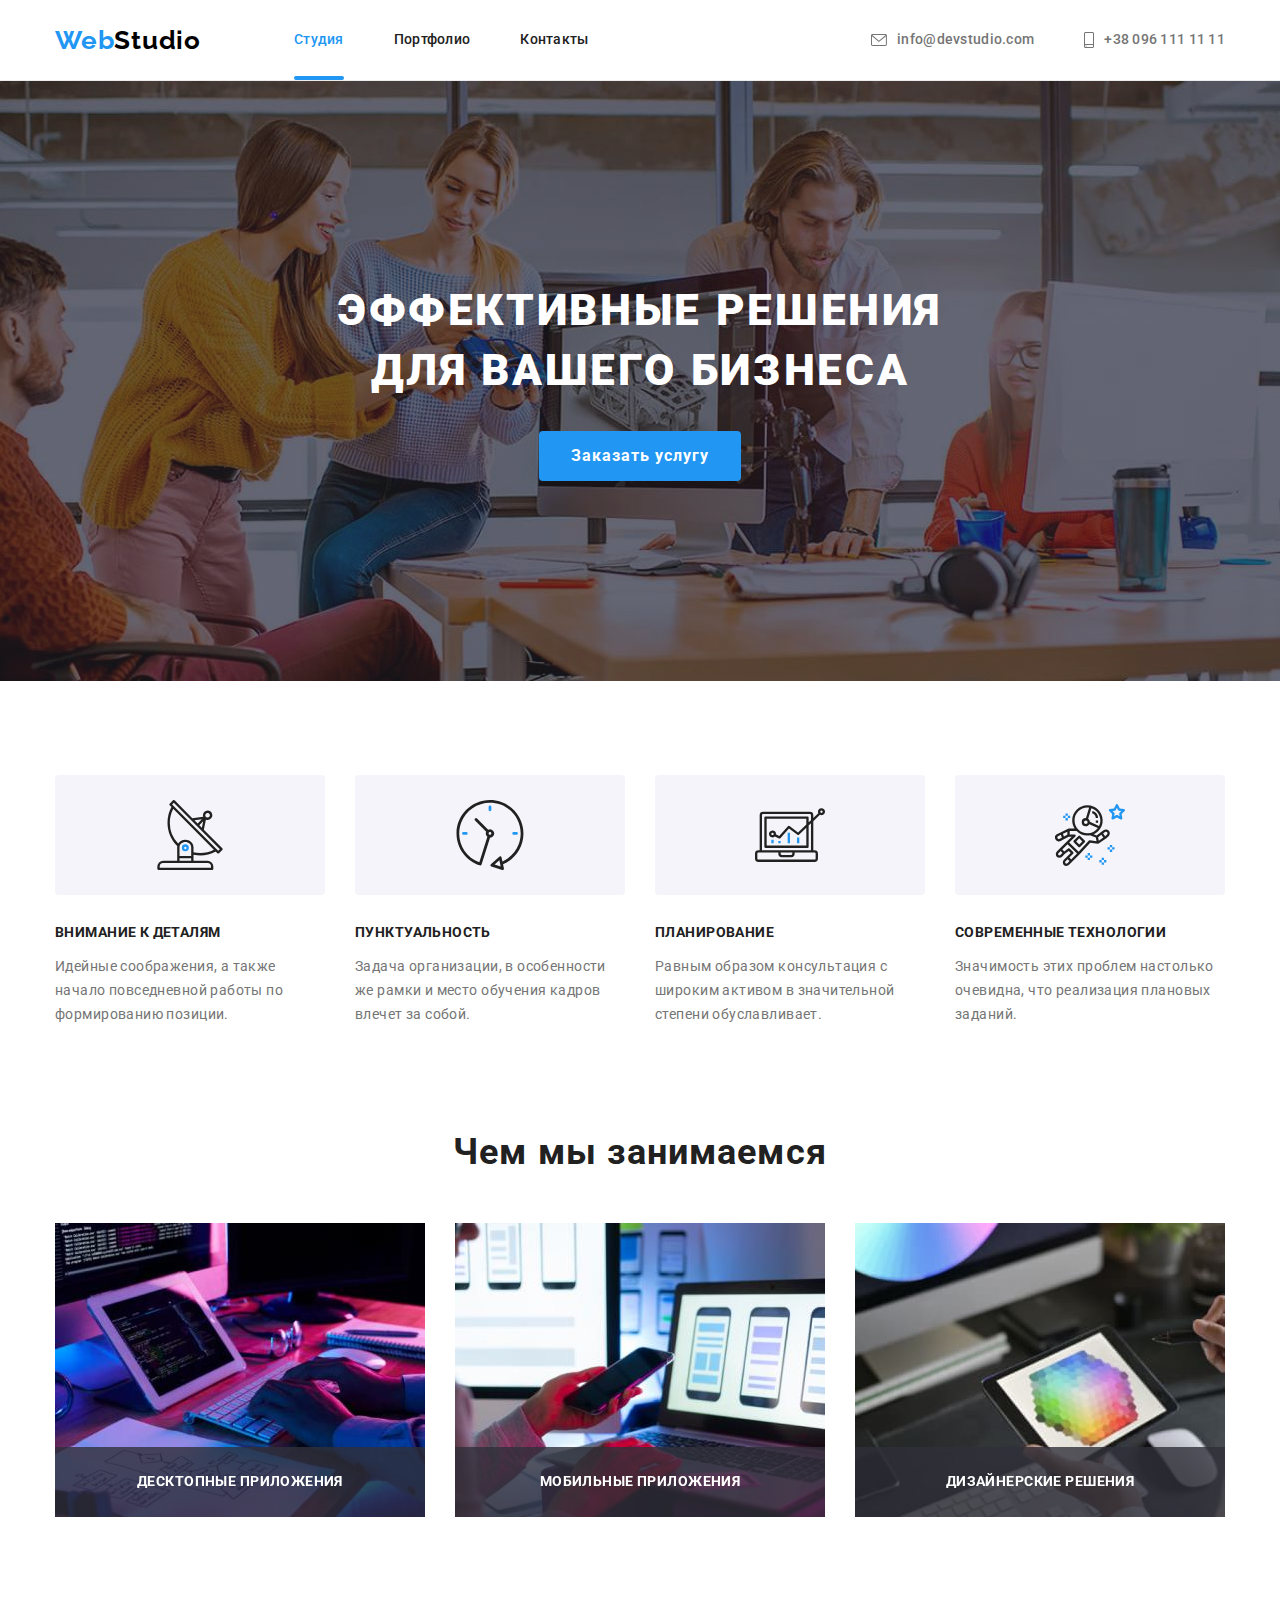
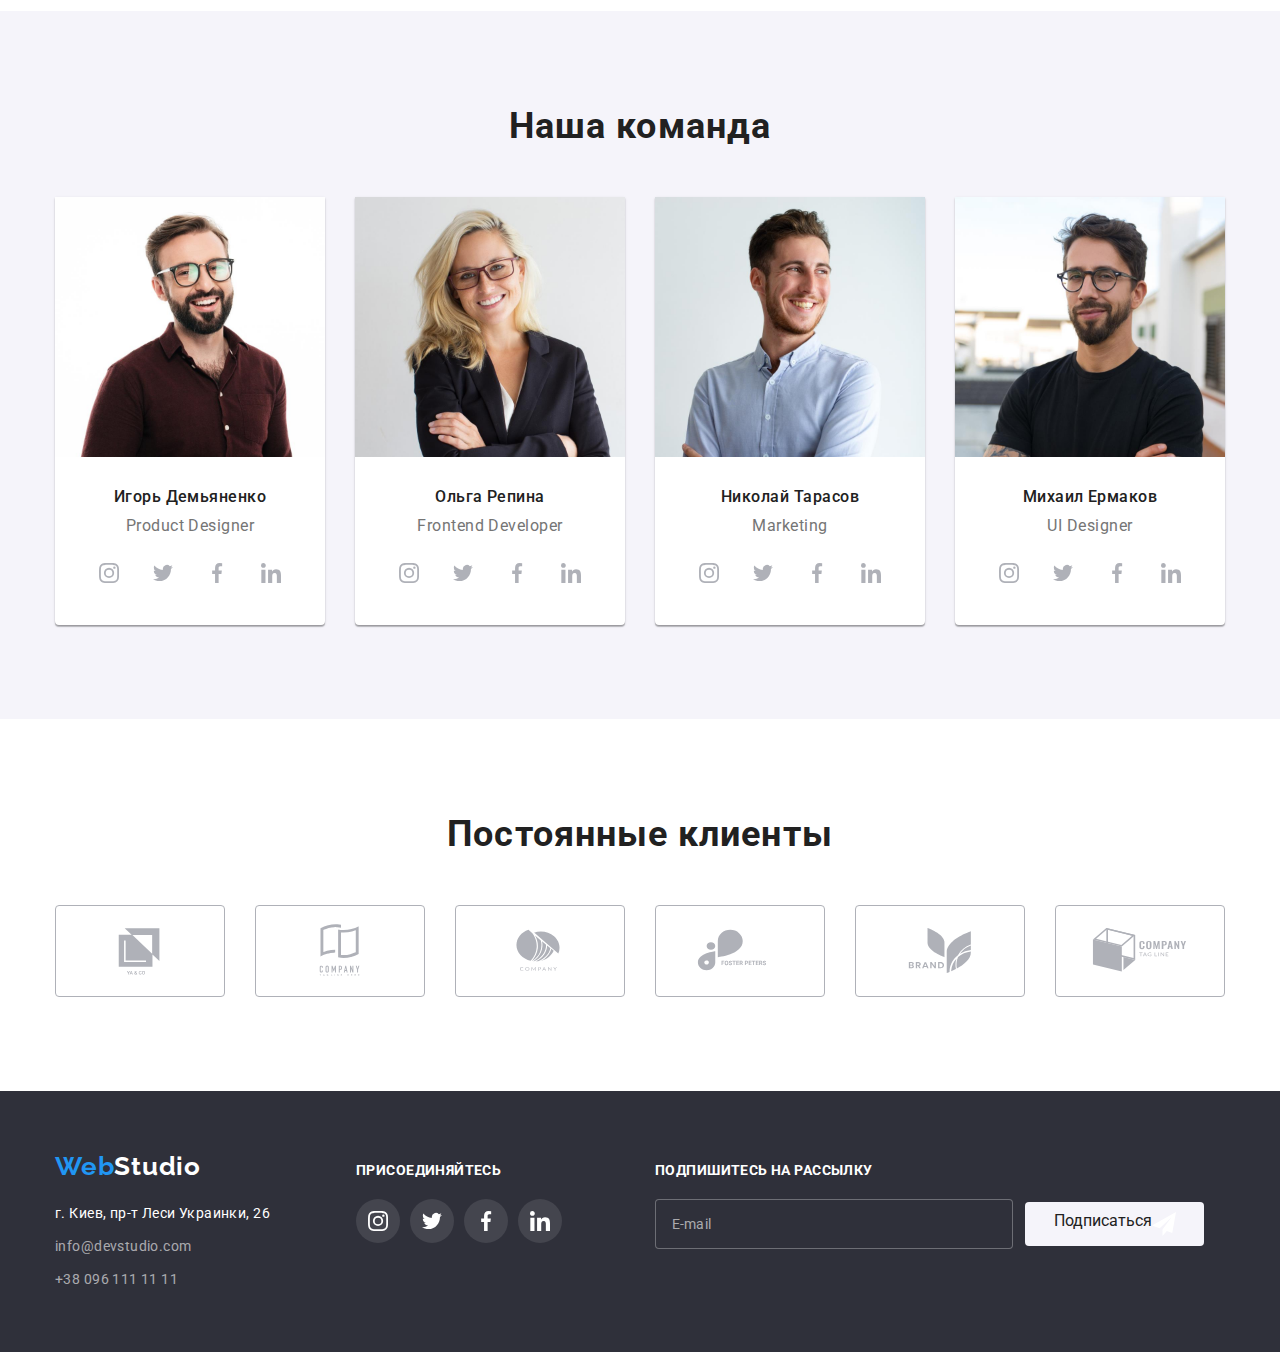
==== commit e7891b06: "bem" ====
--- a/index.html
+++ b/index.html
@@ -107,42 +107,42 @@
                 <ul class="feature-section__list list">
                     <li class="feature-section__item">
                         <div class="feature-section__icon">
-                        <svg class="feature-icon" width="70" height="70">
+                        <svg class="feature-section__feature-icon" width="70" height="70">
                             <use href="./images/sprite.svg#icon-antenna" ></use>
                         </svg>
                         </div>
-                        <h3 class="feature-section__title">Внимание к деталям</h3>
-                        <p class="feature-section__text">Идейные соображения, а также начало повседневной работы по
+                        <h3 class="feature-section__title title">Внимание к деталям</h3>
+                        <p class="feature-section__description">Идейные соображения, а также начало повседневной работы по
                             формированию позиции.</p>
                     </li>
                     <li class="feature-section__item">
                         <div class="feature-section__icon">
-                        <svg class="feature-icon" width="70" height="70">
+                        <svg class="feature-section__feature-icon" width="70" height="70">
                             <use href="./images/sprite.svg#icon-clock" ></use>
                         </svg>
                         </div>
-                        <h3 class="feature-section__title">Пунктуальность</h3>
-                        <p class="feature-section__text">Задача организации, в особенности же рамки и место обучения
+                        <h3 class="feature-section__title title">Пунктуальность</h3>
+                        <p class="feature-section__description">Задача организации, в особенности же рамки и место обучения
                             кадров влечет за собой.</p>
                     </li>
                     <li class="feature-section__item">
                         <div class="feature-section__icon">
-                        <svg class="feature-icon" width="70" height="70">
+                        <svg class="feature-section__feature-icon" width="70" height="70">
                             <use href="./images/sprite.svg#icon-diagram" ></use>
                         </svg>
                         </div>
-                        <h3 class="feature-section__title">Планирование</h3>
-                        <p class="feature-section__text">Равным образом консультация с широким активом в значительной
+                        <h3 class="feature-section__title title">Планирование</h3>
+                        <p class="feature-section__description">Равным образом консультация с широким активом в значительной
                             степени обуславливает.</p>
                     </li>
-                    <li class="name">
-                        <div class="icon">
-                        <svg class="feature-icon" width="70" height="70">
+                    <li class="feature-section__item">
+                        <div class="feature-section__icon">
+                        <svg class="feature-section__feature-icon" width="70" height="70">
                             <use href="./images/sprite.svg#icon-astronaut" ></use>
                         </svg>
                         </div>
-                        <h3 class="title">Современные технологии</h3>
-                        <p class="feature description">Значимость этих проблем настолько очевидна, что реализация
+                        <h3 class="feature-section__title title">Современные технологии</h3>
+                        <p class="feature-section__description">Значимость этих проблем настолько очевидна, что реализация
                             плановых заданий.</p>
                     </li>
                 </ul>
--- a/css/main.min.css
+++ b/css/main.min.css
@@ -1,4 +1,4 @@
 /*! modern-normalize v1.1.0 | MIT License | https://github.com/sindresorhus/modern-normalize */*,::after,::before{box-sizing:border-box}html{-moz-tab-size:4;tab-size:4}html{line-height:1.15;-webkit-text-size-adjust:100%}body{margin:0}body{font-family:system-ui, -apple-system, "Segoe UI", Roboto, Helvetica, Arial,  sans-serif, "Apple Color Emoji", "Segoe UI Emoji"}hr{height:0;color:inherit}abbr[title]{text-decoration:underline dotted}b,strong{font-weight:bolder}code,kbd,pre,samp{font-family:ui-monospace, SFMono-Regular, Consolas, "Liberation Mono", Menlo,- monospace;font-size:1em}small{font-size:80%}sub,sup{font-size:75%;line-height:0;position:relative;vertical-align:baseline}sub{bottom:-0.25em}sup{top:-0.5em}table{text-indent:0;border-color:inherit}button,input,optgroup,select,textarea{font-family:inherit;font-size:100%;line-height:1.15;margin:0}button,select{text-transform:none}[type="button"],[type="reset"],[type="submit"],button{-webkit-appearance:button}::-moz-focus-inner{border-style:none;padding:0}:-moz-focusring{outline:1px dotted ButtonText}:-moz-ui-invalid{box-shadow:none}legend{padding:0}progress{vertical-align:baseline}::-webkit-inner-spin-button,::-webkit-outer-spin-button{height:auto}[type="search"]{-webkit-appearance:textfield;outline-offset:-2px}::-webkit-search-decoration{-webkit-appearance:none}::-webkit-file-upload-button{-webkit-appearance:button;font:inherit}summary{display:list-item}:root{--background-color: #ffffff;--secondary-background-color: #f5f4fa;--text-color: #757575;--hero-title: #ffffff;--section-title-color: #212121;--title-text-color: #212121;--accent-color: #2196f3;--hover-color: #188ce8;--footer-color: #2f303a;--border-color: #eeeeee;--border-color-header: #ececec;--hero-background: #2f303a;--icon-page: #afb1b8;--overlay-text-color: #ffffff;--white-color: #ffffff;--black-color: black}.feature-section__item,.social.title,.subscribe.title{font-weight:700;font-size:14px;line-height:1.14;letter-spacing:0.03em;text-transform:uppercase}.auth-nav__mail-icon,.auth-nav__phone-icon{display:inline-block;align-items:center;margin-right:10px;fill:currentColor}img{display:block}button,link{cursor:pointer}.visually-hidden{position:absolute;white-space:nowrap;width:1px;height:1px;overflow:hidden;border:0;padding:0;clip:rect(0 0 0 0);clip-path:inset(50%);margin:-1px}.logo{color:var(--accent-color);text-decoration:none;font-family:"Raleway", sans-serif;font-style:normal;font-weight:700;font-size:26px;line-height:1.19;letter-spacing:.03em}.logo .studio{color:#000000}body{background-color:var(--background-color);color:var(--text-color);font-family:"Roboto", sans-serif;font-weight:400;font-style:normal}.list{padding:0;margin:0;list-style:none}.link{text-decoration:none;margin:0;display:block}.section{padding-top:94px;padding-bottom:94px}.title{color:var(--title-text-color)}.cursor{cursor:pointer}.section-title{margin-top:0;margin-bottom:50px;color:var(--section-title-color);font-weight:700;font-size:36px;line-height:1.17;letter-spacing:.03em;text-align:center}.button{display:inline-block;text-align:center;border-radius:4px;padding:10px 32px;border:none;color:var(--title-text-color);background-color:var(--secondary-background-color)}.button_primary{min-height:50px;min-width:200px;align-items:center;color:var(--background-color);background-color:var(--accent-color);font-weight:700;font-size:16;line-height:1.87;letter-spacing:.06em;transition-property:background-color;transition-duration:250ms;transition-timing-function:cubic-bezier(0.4, 0, 0.2, 1)}.button_primary:hover,.button_primary:focus{color:var(--background-color);background-color:var(--hover-color)}.button.filter{padding:6px 22px;min-width:73px;font-weight:500;font-size:16px;line-height:1.62;letter-spacing:.03em;transition-property:color, background-color, box-shadow;transition-duration:250ms;transition-timing-function:cubic-bezier(0.4, 0, 0.2, 1)}.button.filter:hover,.button.filter:focus{color:var(--background-color);background-color:var(--hover-color);box-shadow:0px 3px 1px rgba(0,0,0,0.1),0px 1px 2px rgba(0,0,0,0.08),0px 2px 2px rgba(0,0,0,0.12)}.button.filter.current{color:var(--background-color);background-color:var(--accent-color);transition-property:color, background-color, box-shadow;transition-duration:250ms;transition-timing-function:cubic-bezier(0.4, 0, 0.2, 1)}.button.filter.current:hover,.button.filter.current:focus{color:var(--background-color);background-color:var(--hover-color);box-shadow:0px 3px 1px rgba(0,0,0,0.1),0px 1px 2px rgba(0,0,0,0.08),0px 2px 2px rgba(0,0,0,0.12)}.container{width:1200px;margin-left:auto;margin-right:auto;padding-left:15px;padding-right:15px}.page-header{background-color:var(--background-color);align-items:center;border-bottom:1px solid var(--border-color-header)}.page-header .container{display:flex;align-items:center}.page-header__logo{margin-right:93px;padding-top:24px;padding-bottom:24px}.site-nav__link{color:var(--title-text-color);font-weight:500;font-size:14px;line-height:1.14;letter-spacing:.02em;padding-top:32px;padding-bottom:32px;transition-property:color;transition-duration:250ms;transition-timing-function:cubic-bezier(0.4, 0, 0.2, 1)}.site-nav__link:hover,.site-nav__link:focus{color:var(--accent-color)}.site-nav__link_current{position:relative;color:var(--accent-color)}.site-nav__link_current::after{position:absolute;left:0;bottom:0;content:"";display:block;width:100%;height:4px;border-radius:2px;background-color:var(--accent-color)}.auth-nav__contact{display:inline-flex;align-items:center;color:var(--text-color);font-weight:500;font-size:14px;line-height:1.14;letter-spacing:.02em;padding-top:32px;padding-bottom:32px;transition-property:color;transition-duration:250ms;transition-timing-function:cubic-bezier(0.4, 0, 0.2, 1)}.auth-nav__contact:hover,.auth-nav__contact:focus{color:var(--accent-color)}.site-nav{display:flex}.site-nav__menu{display:block;margin-right:50px}.site-nav__menu:last-child{margin-right:0}.page-header__auth-nav{display:flex;align-items:center;margin-left:auto;justify-content:center}.auth-nav__auth{display:block;margin-right:50px}.auth-nav__auth:last-child{margin-right:0}.auth-nav__mail-icon{height:12px;width:16px}.auth-nav__phone-icon{height:16px;width:10px}.nav{display:flex;align-items:center}.hero-section__container{width:696px}.hero-section{text-align:center;padding-top:200px;padding-bottom:200px;max-width:1600px;min-height:600px;margin-left:auto;margin-right:auto;background-image:linear-gradient(to right, rgba(47,48,58,0.4), rgba(47,48,58,0.4)),url("../images/Img_hero.jpg");background-repeat:no-repeat;background-position:center}.hero-section__section-title{margin-top:0;margin-bottom:30px;color:var(--hero-title);font-weight:900;font-size:44px;line-height:1.36;letter-spacing:.06em;text-transform:uppercase}.feature-section__list{display:flex}.feature-section__item{flex-basis:calc((100% - 3 * 30px) / 4);margin-right:30px;align-items:center}.feature-section__item:last-child{margin-right:0}.feature-section__icon{display:flex;align-items:center;justify-content:center;background-color:var(--secondary-background-color);border-radius:4px;background-position:center;height:120px;width:270px;margin-bottom:30px}.feature-section__item{margin-top:0;margin-bottom:10px}.feature-section__text{margin-top:0;margin-bottom:0;font-size:14px;line-height:1.71;letter-spacing:.03em}.working.section{padding-top:0}.list.working{display:flex}.list.working .image{flex-basis:calc((100% - 2 * 30px) / 3);margin-right:30px}.list.working .image:last-child{margin-right:0}.image-thumb{position:relative;overflow:hidden;height:100%;width:100%}.image-overlay{position:absolute;bottom:0;left:0;width:100%;height:70px;background-color:rgba(47,48,58,0.8)}.text-image{position:absolute;top:50%;left:50%;transform:translate(-50%, -50%);margin:0;width:370px;font-weight:700;font-size:14px;line-height:1.14;letter-spacing:.03em;text-align:center;text-transform:uppercase;color:var(--overlay-text-color)}.section.team{background-color:var(--secondary-background-color)}.team.list{display:flex}.team.list .card{flex-basis:calc((100% - 3 * 30px) / 4);margin-right:30px;background:#ffffff;box-shadow:0px 1px 3px rgba(0,0,0,0.12),0px 1px 1px rgba(0,0,0,0.14),0px 2px 1px rgba(0,0,0,0.2);border-radius:0px 0px 4px 4px}.team.list .card:last-child{margin-right:0}.team-card{padding-top:30px;padding-bottom:30px}.team .title{margin-top:0;margin-bottom:10px;font-weight:500;font-size:16px;line-height:1.19;letter-spacing:.03em;text-align:center}.team.description{margin-top:0;margin-bottom:16px;font-size:16px;line-height:1.19;letter-spacing:.03em;text-align:center}.social-link:hover,.social-link:focus{background-color:var(--accent-color);fill:white}.social{display:flex;justify-content:center}.social-item{display:flex;width:44px;height:44px;margin-right:10px}.social-item:last-child{margin-right:0}.social-link{display:flex;align-items:center;justify-content:center;width:44px;height:44px;border-radius:50%;padding:0px;fill:var(--icon-page);background-color:rgba(255,255,255,0.1);transition-property:background-color, fill;transition-duration:250ms;transition-timing-function:cubic-bezier(0.4, 0, 0.2, 1)}.social-icon{color:currentColor}.client{display:flex;justify-content:center}.client-item{display:flex;align-items:center;justify-content:center;width:170px;height:92px;padding:0;margin-right:30px}.client-item:last-child{margin-right:0px}.client-link{display:flex;align-items:center;justify-content:center;width:170px;height:92px;border:1px solid var(--icon-page);border-radius:4px;padding:0;color:var(--icon-page);transition-property:color, border;transition-duration:250ms;transition-timing-function:cubic-bezier(0.4, 0, 0.2, 1)}.client-link:hover,.client-link:focus{background-color:var(--background-color);color:var(--accent-color);border:1px solid var(--accent-color)}.client-icon{fill:currentColor;transition-property:fill;transition-duration:250ms;transition-timing-function:cubic-bezier(0.4, 0, 0.2, 1)}.client-icon:hover,.client-icon:focus{fill:var(--accent-color)}.footer{padding-top:60px;padding-bottom:60px;background-color:var(--footer-color)}.footer .logo{display:inline-block;margin-bottom:20px}.footer .logo .studio{color:var(--background-color)}.footer-address,.address{color:var(--background-color);font-style:normal;font-size:14px;line-height:1.71;letter-spacing:.03em;transition-property:color;transition-duration:250ms;transition-timing-function:cubic-bezier(0.4, 0, 0.2, 1)}.address:hover,.address:focus{color:var(--accent-color)}.footer-address .contact{color:rgba(255,255,255,0.6);padding:0}.footer .address{margin-bottom:9px}.footer .mail{margin-bottom:9px}.footer-social .social-link{fill:white;transition-property:background-color;transition-duration:250ms;transition-timing-function:cubic-bezier(0.4, 0, 0.2, 1)}.social.title,.subscribe.title{color:white;margin-bottom:20px;margin-top:0px}.footer-social,.footer-subscribe{display:flex;align-items:flex-start;flex-direction:column}.footer-social{margin-right:93px}.footer .container{display:flex;align-items:baseline}.footer-contact{flex-grow:1;margin-right:70px}.footer-form{display:flex;align-items:center;width:570px}.footer-input{width:358px;height:50px;margin:0px;padding-left:16px;padding-top:15px;padding-bottom:15px;background-color:var(--footer-color);border:1px solid rgba(255,255,255,0.3);box-sizing:border-box;border-radius:4px;outline:none;font-size:14px;line-height:1.14;letter-spacing:.01em;color:var(--background-color);transition-property:filter;transition-duration:250ms;transition-timing-function:cubic-bezier(0.4, 0, 0.2, 1)}.footer-input:hover,.footer-input:focus{filter:drop-shadow(0px 4px 4px rgba(0,0,0,0.15))}.footer-input::placeholder{color:rgba(255,255,255,0.6)}.subscribe-label{margin-right:12px}.footer .button.primary{display:flex;justify-content:space-between;padding-left:29px;padding-right:28px}.section.filter .list{display:flex;justify-content:center}.list-filter{margin-bottom:50px}.list-button:not(:last-child){margin-right:8px}.flex-container{display:flex;flex-wrap:wrap}.flex-element{flex-basis:calc((100% - 2 * 30px) / 3);margin-right:30px;margin-bottom:30px}.flex-element:nth-child(3n){margin-right:0}.flex-element:nth-last-child(-n+3){margin-bottom:0}.flex-element .link{box-shadow:none;transition-property:box-shadow;transition-duration:250ms;transition-timing-function:cubic-bezier(0.4, 0, 0.2, 1)}.flex-element .link:hover,.flex-element .link:focus{box-shadow:0px 1px 1px rgba(0,0,0,0.12),0px 4px 4px rgba(0,0,0,0.06),1px 4px 6px rgba(0,0,0,0.16)}.flex-element .link:hover:hover .text-overlay,.flex-element .link:hover:focus .text-overlay,.flex-element .link:focus:hover .text-overlay,.flex-element .link:focus:focus .text-overlay{transform:translateY(0%)}.portfolio-card{border-bottom:1px solid var(--border-color);border-right:1px solid var(--border-color);border-left:1px solid var(--border-color);padding:20px 24px}.portfolio-thumb{position:relative;height:100%;width:100%;overflow:hidden}.text-overlay{position:absolute;top:0;left:0;width:100%;height:100%;background-color:rgba(33,150,243,0.9);transform:translateY(104%);transition-property:transform;transition-duration:250ms;transition-timing-function:cubic-bezier(0.4, 0, 0.2, 1)}.portfolio-overlay{position:absolute;top:50%;left:50%;transform:translate(-50%, -50%);margin:0;width:322px;font-size:18px;line-height:1.56;letter-spacing:.03em;color:var(--overlay-text-color)}.portfolio .title{margin-top:0;margin-bottom:4px;font-weight:700;font-size:18;line-height:2;letter-spacing:.06em}.portfolio .description{margin-top:0;margin-bottom:0;font-size:16;line-height:1.87;letter-spacing:.03em;color:var(--text-color)}.backdrop{position:fixed;top:0;left:0;width:100%;height:100%;background-color:rgba(0,0,0,0.2);opacity:1;transition-property:transform, opacity;transition-duration:250ms;transition-timing-function:cubic-bezier(0.4, 0, 0.2, 1)}.backdrop.is-hidden{opacity:0;pointer-events:none}.modal{position:absolute;top:50%;left:50%;transform:translate(-50%, -50%) scale(1);min-width:528px;background-color:white;opacity:1;transition-property:transform, opacity;transition-duration:250ms;transition-timing-function:cubic-bezier(0.4, 0, 0.2, 1)}.modal__close{position:absolute;top:8px;right:8px;display:flex;align-items:center;justify-content:center;width:30px;height:30px;background-color:white;color:#000000;border-radius:50%;border:1px solid rgba(0,0,0,0.1)}.modal__close-icon{position:absolute;width:18px;height:18px;fill:currentColor;transition-property:fill;transition-duration:250ms;transition-timing-function:cubic-bezier(0.4, 0, 0.2, 1)}.modal__close-icon:hover,.modal__close-icon:focus{fill:var(--accent-color)}.backdrop.is-hidden .modal{transform:translate(-50%, -50%) scale(0.9);opacity:0}.form-container{display:flex;flex-direction:column;padding:40px}.form-container__modal-header{text-align:center;font-weight:700;font-size:20px;line-height:1.15;letter-spacing:.03em;color:var(--title-text-color);padding:0;margin-top:0px;margin-bottom:12px}.form-container__modal-label{position:relative;display:flex;flex-direction:column;margin-bottom:10px;font-size:12px;line-height:1.16;letter-spacing:.01em;color:var(--text-color)}.form-container__modal-label:nth-child(4){margin-bottom:20px}.form-container__modal-input{display:block;width:448px;height:40px;padding:0;padding-left:42px;margin-top:4px;border:1px solid rgba(33,33,33,0.2);box-sizing:border-box;border-radius:4px;outline:none;font-size:14px;line-height:1.14;letter-spacing:.01em;color:var(--text-color);transition-property:border;transition-duration:250ms;transition-timing-function:cubic-bezier(0.4, 0, 0.2, 1)}.form-container__modal-input:focus{border:1px solid var(--accent-color)}.form-container__modal-input:focus+.form-container__modal-icon{fill:var(--accent-color)}.form-container__modal-input::placeholder{font-size:14px;line-height:1.14;letter-spacing:.01em;color:rgba(117,117,117,0.5)}.form-container__modal-icon{position:absolute;left:12px;bottom:11px;width:18px;height:18px;color:var(--title-text-color);fill:currentColor;transition-property:fill;transition-duration:250ms;transition-timing-function:cubic-bezier(0.4, 0, 0.2, 1)}.form-container__modal-input.comment{min-height:120px;resize:none;padding-top:12px;padding:12px;padding-left:16px;padding-right:16px}.form-container__modal-label.check{display:flex;align-items:center;flex-direction:row;justify-content:center;margin-bottom:30px;font-size:14px;line-height:1.71;letter-spacing:.03em;color:var(--text-color)}.form-container__modal-input.checkbox{position:absolute;width:1px;height:1px;margin:-1px;border:0;padding:0;clip:rect(0 0 0 0);overflow:hidden}.form-container__modal-input.checkbox:checked+.form-container__check-item{background-color:var(--accent-color);border-color:var(--accent-color)}.form-container__modal-label .link{text-decoration-line:underline;color:var(--accent-color)}.form-send{display:block;margin:auto}.form-container__check-item{display:flex;align-items:center;justify-content:center;height:15px;width:16px;margin-right:8px;border:2px solid var(--title-text-color);border-radius:2px;transition-property:color, background-color, border;transition-duration:250ms;transition-timing-function:cubic-bezier(0.4, 0, 0.2, 1)}.form-container__check-item:hover,.form-container__check-item:focus{border:2px solid var(--accent-color)}.form-container__check-icon{fill:white}
+ monospace;font-size:1em}small{font-size:80%}sub,sup{font-size:75%;line-height:0;position:relative;vertical-align:baseline}sub{bottom:-0.25em}sup{top:-0.5em}table{text-indent:0;border-color:inherit}button,input,optgroup,select,textarea{font-family:inherit;font-size:100%;line-height:1.15;margin:0}button,select{text-transform:none}[type="button"],[type="reset"],[type="submit"],button{-webkit-appearance:button}::-moz-focus-inner{border-style:none;padding:0}:-moz-focusring{outline:1px dotted ButtonText}:-moz-ui-invalid{box-shadow:none}legend{padding:0}progress{vertical-align:baseline}::-webkit-inner-spin-button,::-webkit-outer-spin-button{height:auto}[type="search"]{-webkit-appearance:textfield;outline-offset:-2px}::-webkit-search-decoration{-webkit-appearance:none}::-webkit-file-upload-button{-webkit-appearance:button;font:inherit}summary{display:list-item}:root{--background-color: #ffffff;--secondary-background-color: #f5f4fa;--text-color: #757575;--hero-title: #ffffff;--section-title-color: #212121;--title-text-color: #212121;--accent-color: #2196f3;--hover-color: #188ce8;--footer-color: #2f303a;--border-color: #eeeeee;--border-color-header: #ececec;--hero-background: #2f303a;--icon-page: #afb1b8;--overlay-text-color: #ffffff;--white-color: #ffffff;--black-color: black}.feature-section__title,.social.title,.subscribe.title{font-weight:700;font-size:14px;line-height:1.14;letter-spacing:0.03em;text-transform:uppercase}.auth-nav__mail-icon,.auth-nav__phone-icon{display:inline-block;align-items:center;margin-right:10px;fill:currentColor}img{display:block}button,link{cursor:pointer}.visually-hidden{position:absolute;white-space:nowrap;width:1px;height:1px;overflow:hidden;border:0;padding:0;clip:rect(0 0 0 0);clip-path:inset(50%);margin:-1px}.logo{color:var(--accent-color);text-decoration:none;font-family:"Raleway", sans-serif;font-style:normal;font-weight:700;font-size:26px;line-height:1.19;letter-spacing:.03em}.logo .studio{color:#000000}body{background-color:var(--background-color);color:var(--text-color);font-family:"Roboto", sans-serif;font-weight:400;font-style:normal}.list{padding:0;margin:0;list-style:none}.link{text-decoration:none;margin:0;display:block}.section{padding-top:94px;padding-bottom:94px}.title{color:var(--title-text-color)}.cursor{cursor:pointer}.section-title{margin-top:0;margin-bottom:50px;color:var(--section-title-color);font-weight:700;font-size:36px;line-height:1.17;letter-spacing:.03em;text-align:center}.button{display:inline-block;text-align:center;border-radius:4px;padding:10px 32px;border:none;color:var(--title-text-color);background-color:var(--secondary-background-color)}.button_primary{min-height:50px;min-width:200px;align-items:center;color:var(--background-color);background-color:var(--accent-color);font-weight:700;font-size:16;line-height:1.87;letter-spacing:.06em;transition-property:background-color;transition-duration:250ms;transition-timing-function:cubic-bezier(0.4, 0, 0.2, 1)}.button_primary:hover,.button_primary:focus{color:var(--background-color);background-color:var(--hover-color)}.button.filter{padding:6px 22px;min-width:73px;font-weight:500;font-size:16px;line-height:1.62;letter-spacing:.03em;transition-property:color, background-color, box-shadow;transition-duration:250ms;transition-timing-function:cubic-bezier(0.4, 0, 0.2, 1)}.button.filter:hover,.button.filter:focus{color:var(--background-color);background-color:var(--hover-color);box-shadow:0px 3px 1px rgba(0,0,0,0.1),0px 1px 2px rgba(0,0,0,0.08),0px 2px 2px rgba(0,0,0,0.12)}.button.filter.current{color:var(--background-color);background-color:var(--accent-color);transition-property:color, background-color, box-shadow;transition-duration:250ms;transition-timing-function:cubic-bezier(0.4, 0, 0.2, 1)}.button.filter.current:hover,.button.filter.current:focus{color:var(--background-color);background-color:var(--hover-color);box-shadow:0px 3px 1px rgba(0,0,0,0.1),0px 1px 2px rgba(0,0,0,0.08),0px 2px 2px rgba(0,0,0,0.12)}.container{width:1200px;margin-left:auto;margin-right:auto;padding-left:15px;padding-right:15px}.page-header{background-color:var(--background-color);align-items:center;border-bottom:1px solid var(--border-color-header)}.page-header .container{display:flex;align-items:center}.page-header__logo{margin-right:93px;padding-top:24px;padding-bottom:24px}.site-nav__link{color:var(--title-text-color);font-weight:500;font-size:14px;line-height:1.14;letter-spacing:.02em;padding-top:32px;padding-bottom:32px;transition-property:color;transition-duration:250ms;transition-timing-function:cubic-bezier(0.4, 0, 0.2, 1)}.site-nav__link:hover,.site-nav__link:focus{color:var(--accent-color)}.site-nav__link_current{position:relative;color:var(--accent-color)}.site-nav__link_current::after{position:absolute;left:0;bottom:0;content:"";display:block;width:100%;height:4px;border-radius:2px;background-color:var(--accent-color)}.auth-nav__contact{display:inline-flex;align-items:center;color:var(--text-color);font-weight:500;font-size:14px;line-height:1.14;letter-spacing:.02em;padding-top:32px;padding-bottom:32px;transition-property:color;transition-duration:250ms;transition-timing-function:cubic-bezier(0.4, 0, 0.2, 1)}.auth-nav__contact:hover,.auth-nav__contact:focus{color:var(--accent-color)}.site-nav{display:flex}.site-nav__menu{display:block;margin-right:50px}.site-nav__menu:last-child{margin-right:0}.page-header__auth-nav{display:flex;align-items:center;margin-left:auto;justify-content:center}.auth-nav__auth{display:block;margin-right:50px}.auth-nav__auth:last-child{margin-right:0}.auth-nav__mail-icon{height:12px;width:16px}.auth-nav__phone-icon{height:16px;width:10px}.nav{display:flex;align-items:center}.hero-section__container{width:696px}.hero-section{text-align:center;padding-top:200px;padding-bottom:200px;max-width:1600px;min-height:600px;margin-left:auto;margin-right:auto;background-image:linear-gradient(to right, rgba(47,48,58,0.4), rgba(47,48,58,0.4)),url("../images/Img_hero.jpg");background-repeat:no-repeat;background-position:center}.hero-section__section-title{margin-top:0;margin-bottom:30px;color:var(--hero-title);font-weight:900;font-size:44px;line-height:1.36;letter-spacing:.06em;text-transform:uppercase}.feature-section__list{display:flex}.feature-section__item{flex-basis:calc((100% - 3 * 30px) / 4);margin-right:30px;align-items:center}.feature-section__item:last-child{margin-right:0}.feature-section__icon{display:flex;align-items:center;justify-content:center;background-color:var(--secondary-background-color);border-radius:4px;background-position:center;height:120px;width:270px;margin-bottom:30px}.feature-section__item{margin-top:0;margin-bottom:10px}.feature-section__description{margin-top:0;margin-bottom:0;font-size:14px;line-height:1.71;letter-spacing:.03em}.working.section{padding-top:0}.list.working{display:flex}.list.working .image{flex-basis:calc((100% - 2 * 30px) / 3);margin-right:30px}.list.working .image:last-child{margin-right:0}.image-thumb{position:relative;overflow:hidden;height:100%;width:100%}.image-overlay{position:absolute;bottom:0;left:0;width:100%;height:70px;background-color:rgba(47,48,58,0.8)}.text-image{position:absolute;top:50%;left:50%;transform:translate(-50%, -50%);margin:0;width:370px;font-weight:700;font-size:14px;line-height:1.14;letter-spacing:.03em;text-align:center;text-transform:uppercase;color:var(--overlay-text-color)}.section.team{background-color:var(--secondary-background-color)}.team.list{display:flex}.team.list .card{flex-basis:calc((100% - 3 * 30px) / 4);margin-right:30px;background:#ffffff;box-shadow:0px 1px 3px rgba(0,0,0,0.12),0px 1px 1px rgba(0,0,0,0.14),0px 2px 1px rgba(0,0,0,0.2);border-radius:0px 0px 4px 4px}.team.list .card:last-child{margin-right:0}.team-card{padding-top:30px;padding-bottom:30px}.team .title{margin-top:0;margin-bottom:10px;font-weight:500;font-size:16px;line-height:1.19;letter-spacing:.03em;text-align:center}.team.description{margin-top:0;margin-bottom:16px;font-size:16px;line-height:1.19;letter-spacing:.03em;text-align:center}.social-link:hover,.social-link:focus{background-color:var(--accent-color);fill:white}.social{display:flex;justify-content:center}.social-item{display:flex;width:44px;height:44px;margin-right:10px}.social-item:last-child{margin-right:0}.social-link{display:flex;align-items:center;justify-content:center;width:44px;height:44px;border-radius:50%;padding:0px;fill:var(--icon-page);background-color:rgba(255,255,255,0.1);transition-property:background-color, fill;transition-duration:250ms;transition-timing-function:cubic-bezier(0.4, 0, 0.2, 1)}.social-icon{color:currentColor}.client{display:flex;justify-content:center}.client-item{display:flex;align-items:center;justify-content:center;width:170px;height:92px;padding:0;margin-right:30px}.client-item:last-child{margin-right:0px}.client-link{display:flex;align-items:center;justify-content:center;width:170px;height:92px;border:1px solid var(--icon-page);border-radius:4px;padding:0;color:var(--icon-page);transition-property:color, border;transition-duration:250ms;transition-timing-function:cubic-bezier(0.4, 0, 0.2, 1)}.client-link:hover,.client-link:focus{background-color:var(--background-color);color:var(--accent-color);border:1px solid var(--accent-color)}.client-icon{fill:currentColor;transition-property:fill;transition-duration:250ms;transition-timing-function:cubic-bezier(0.4, 0, 0.2, 1)}.client-icon:hover,.client-icon:focus{fill:var(--accent-color)}.footer{padding-top:60px;padding-bottom:60px;background-color:var(--footer-color)}.footer .logo{display:inline-block;margin-bottom:20px}.footer .logo .studio{color:var(--background-color)}.footer-address,.address{color:var(--background-color);font-style:normal;font-size:14px;line-height:1.71;letter-spacing:.03em;transition-property:color;transition-duration:250ms;transition-timing-function:cubic-bezier(0.4, 0, 0.2, 1)}.address:hover,.address:focus{color:var(--accent-color)}.footer-address .contact{color:rgba(255,255,255,0.6);padding:0}.footer .address{margin-bottom:9px}.footer .mail{margin-bottom:9px}.footer-social .social-link{fill:white;transition-property:background-color;transition-duration:250ms;transition-timing-function:cubic-bezier(0.4, 0, 0.2, 1)}.social.title,.subscribe.title{color:white;margin-bottom:20px;margin-top:0px}.footer-social,.footer-subscribe{display:flex;align-items:flex-start;flex-direction:column}.footer-social{margin-right:93px}.footer .container{display:flex;align-items:baseline}.footer-contact{flex-grow:1;margin-right:70px}.footer-form{display:flex;align-items:center;width:570px}.footer-input{width:358px;height:50px;margin:0px;padding-left:16px;padding-top:15px;padding-bottom:15px;background-color:var(--footer-color);border:1px solid rgba(255,255,255,0.3);box-sizing:border-box;border-radius:4px;outline:none;font-size:14px;line-height:1.14;letter-spacing:.01em;color:var(--background-color);transition-property:filter;transition-duration:250ms;transition-timing-function:cubic-bezier(0.4, 0, 0.2, 1)}.footer-input:hover,.footer-input:focus{filter:drop-shadow(0px 4px 4px rgba(0,0,0,0.15))}.footer-input::placeholder{color:rgba(255,255,255,0.6)}.subscribe-label{margin-right:12px}.footer .button.primary{display:flex;justify-content:space-between;padding-left:29px;padding-right:28px}.section.filter .list{display:flex;justify-content:center}.list-filter{margin-bottom:50px}.list-button:not(:last-child){margin-right:8px}.flex-container{display:flex;flex-wrap:wrap}.flex-element{flex-basis:calc((100% - 2 * 30px) / 3);margin-right:30px;margin-bottom:30px}.flex-element:nth-child(3n){margin-right:0}.flex-element:nth-last-child(-n+3){margin-bottom:0}.flex-element .link{box-shadow:none;transition-property:box-shadow;transition-duration:250ms;transition-timing-function:cubic-bezier(0.4, 0, 0.2, 1)}.flex-element .link:hover,.flex-element .link:focus{box-shadow:0px 1px 1px rgba(0,0,0,0.12),0px 4px 4px rgba(0,0,0,0.06),1px 4px 6px rgba(0,0,0,0.16)}.flex-element .link:hover:hover .text-overlay,.flex-element .link:hover:focus .text-overlay,.flex-element .link:focus:hover .text-overlay,.flex-element .link:focus:focus .text-overlay{transform:translateY(0%)}.portfolio-card{border-bottom:1px solid var(--border-color);border-right:1px solid var(--border-color);border-left:1px solid var(--border-color);padding:20px 24px}.portfolio-thumb{position:relative;height:100%;width:100%;overflow:hidden}.text-overlay{position:absolute;top:0;left:0;width:100%;height:100%;background-color:rgba(33,150,243,0.9);transform:translateY(104%);transition-property:transform;transition-duration:250ms;transition-timing-function:cubic-bezier(0.4, 0, 0.2, 1)}.portfolio-overlay{position:absolute;top:50%;left:50%;transform:translate(-50%, -50%);margin:0;width:322px;font-size:18px;line-height:1.56;letter-spacing:.03em;color:var(--overlay-text-color)}.portfolio .title{margin-top:0;margin-bottom:4px;font-weight:700;font-size:18;line-height:2;letter-spacing:.06em}.portfolio .description{margin-top:0;margin-bottom:0;font-size:16;line-height:1.87;letter-spacing:.03em;color:var(--text-color)}.backdrop{position:fixed;top:0;left:0;width:100%;height:100%;background-color:rgba(0,0,0,0.2);opacity:1;transition-property:transform, opacity;transition-duration:250ms;transition-timing-function:cubic-bezier(0.4, 0, 0.2, 1)}.backdrop.is-hidden{opacity:0;pointer-events:none}.modal{position:absolute;top:50%;left:50%;transform:translate(-50%, -50%) scale(1);min-width:528px;background-color:white;opacity:1;transition-property:transform, opacity;transition-duration:250ms;transition-timing-function:cubic-bezier(0.4, 0, 0.2, 1)}.modal__close{position:absolute;top:8px;right:8px;display:flex;align-items:center;justify-content:center;width:30px;height:30px;background-color:white;color:#000000;border-radius:50%;border:1px solid rgba(0,0,0,0.1)}.modal__close-icon{position:absolute;width:18px;height:18px;fill:currentColor;transition-property:fill;transition-duration:250ms;transition-timing-function:cubic-bezier(0.4, 0, 0.2, 1)}.modal__close-icon:hover,.modal__close-icon:focus{fill:var(--accent-color)}.backdrop.is-hidden .modal{transform:translate(-50%, -50%) scale(0.9);opacity:0}.form-container{display:flex;flex-direction:column;padding:40px}.form-container__modal-header{text-align:center;font-weight:700;font-size:20px;line-height:1.15;letter-spacing:.03em;color:var(--title-text-color);padding:0;margin-top:0px;margin-bottom:12px}.form-container__modal-label{position:relative;display:flex;flex-direction:column;margin-bottom:10px;font-size:12px;line-height:1.16;letter-spacing:.01em;color:var(--text-color)}.form-container__modal-label:nth-child(4){margin-bottom:20px}.form-container__modal-input{display:block;width:448px;height:40px;padding:0;padding-left:42px;margin-top:4px;border:1px solid rgba(33,33,33,0.2);box-sizing:border-box;border-radius:4px;outline:none;font-size:14px;line-height:1.14;letter-spacing:.01em;color:var(--text-color);transition-property:border;transition-duration:250ms;transition-timing-function:cubic-bezier(0.4, 0, 0.2, 1)}.form-container__modal-input:focus{border:1px solid var(--accent-color)}.form-container__modal-input:focus+.form-container__modal-icon{fill:var(--accent-color)}.form-container__modal-input::placeholder{font-size:14px;line-height:1.14;letter-spacing:.01em;color:rgba(117,117,117,0.5)}.form-container__modal-icon{position:absolute;left:12px;bottom:11px;width:18px;height:18px;color:var(--title-text-color);fill:currentColor;transition-property:fill;transition-duration:250ms;transition-timing-function:cubic-bezier(0.4, 0, 0.2, 1)}.form-container__modal-input.comment{min-height:120px;resize:none;padding-top:12px;padding:12px;padding-left:16px;padding-right:16px}.form-container__modal-label.check{display:flex;align-items:center;flex-direction:row;justify-content:center;margin-bottom:30px;font-size:14px;line-height:1.71;letter-spacing:.03em;color:var(--text-color)}.form-container__modal-input.checkbox{position:absolute;width:1px;height:1px;margin:-1px;border:0;padding:0;clip:rect(0 0 0 0);overflow:hidden}.form-container__modal-input.checkbox:checked+.form-container__check-item{background-color:var(--accent-color);border-color:var(--accent-color)}.form-container__modal-label .link{text-decoration-line:underline;color:var(--accent-color)}.form-send{display:block;margin:auto}.form-container__check-item{display:flex;align-items:center;justify-content:center;height:15px;width:16px;margin-right:8px;border:2px solid var(--title-text-color);border-radius:2px;transition-property:color, background-color, border;transition-duration:250ms;transition-timing-function:cubic-bezier(0.4, 0, 0.2, 1)}.form-container__check-item:hover,.form-container__check-item:focus{border:2px solid var(--accent-color)}.form-container__check-icon{fill:white}
 /*# sourceMappingURL=main.min.css.map */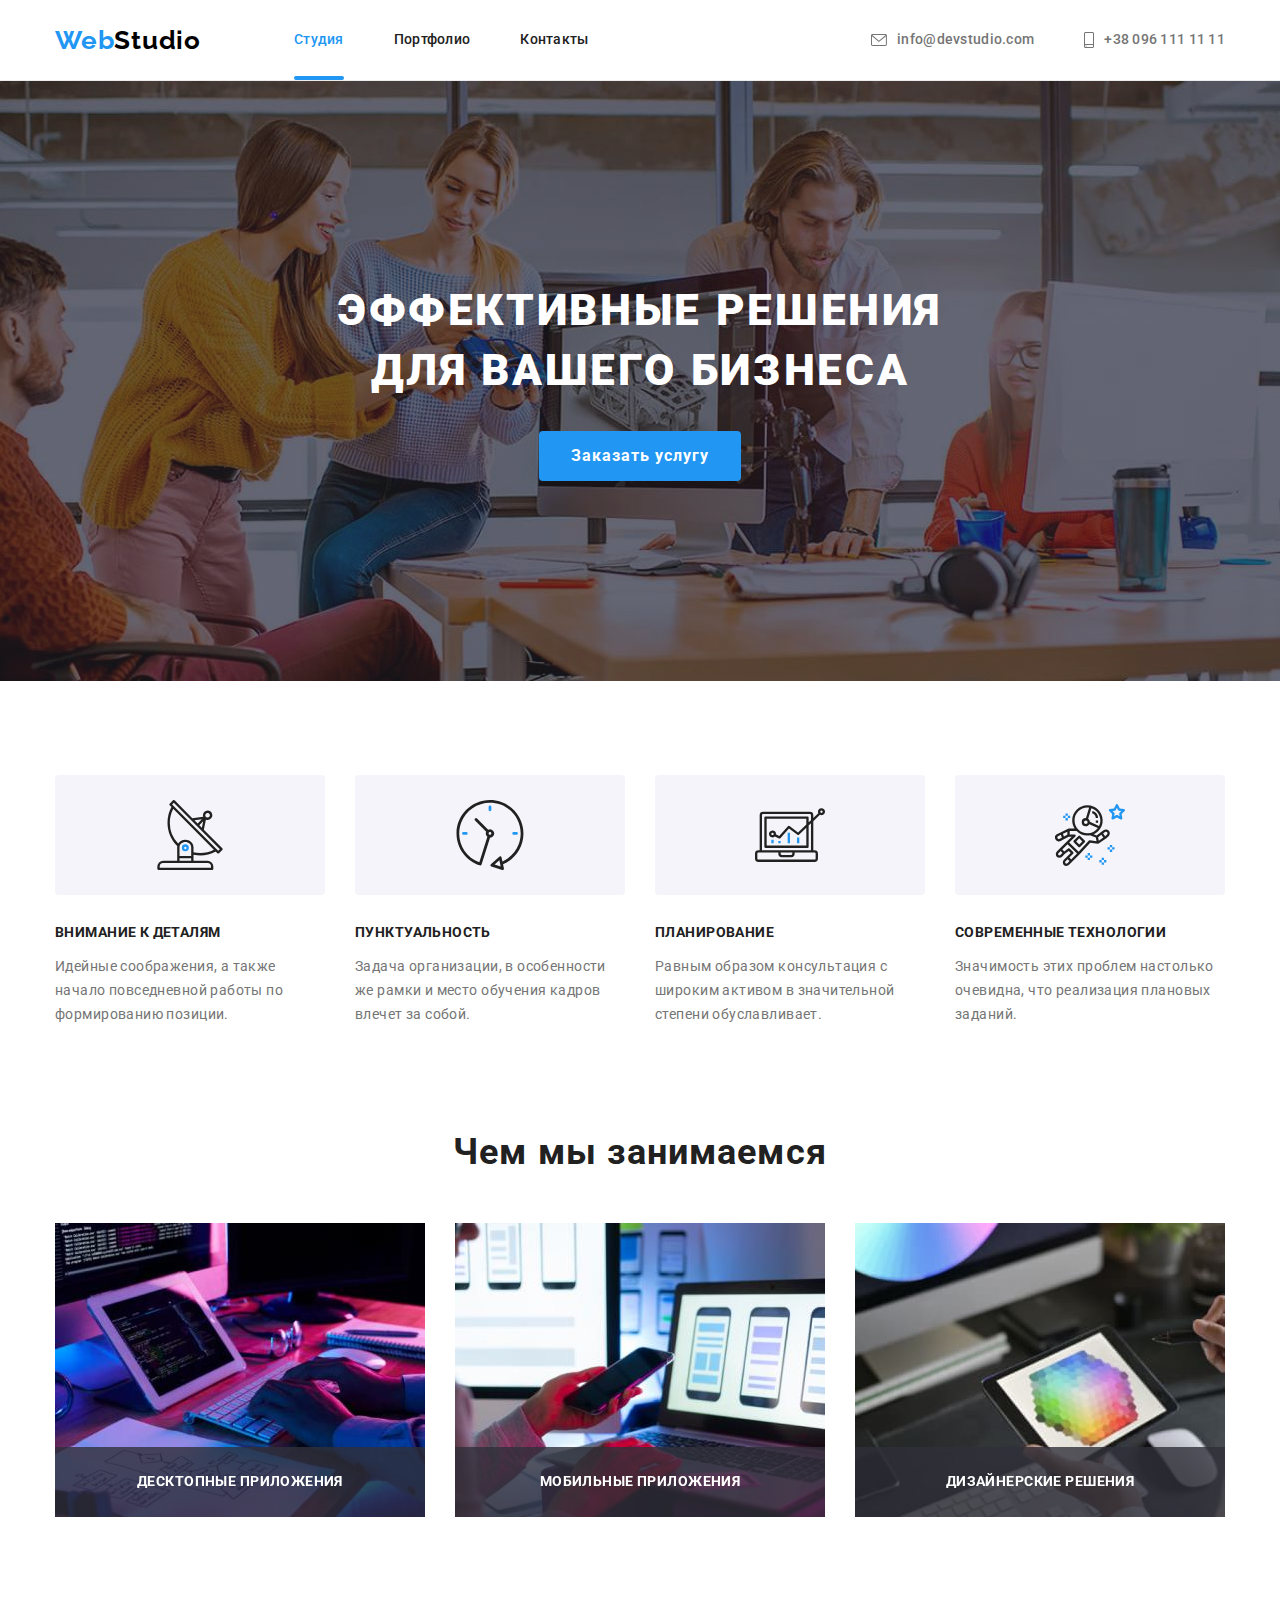
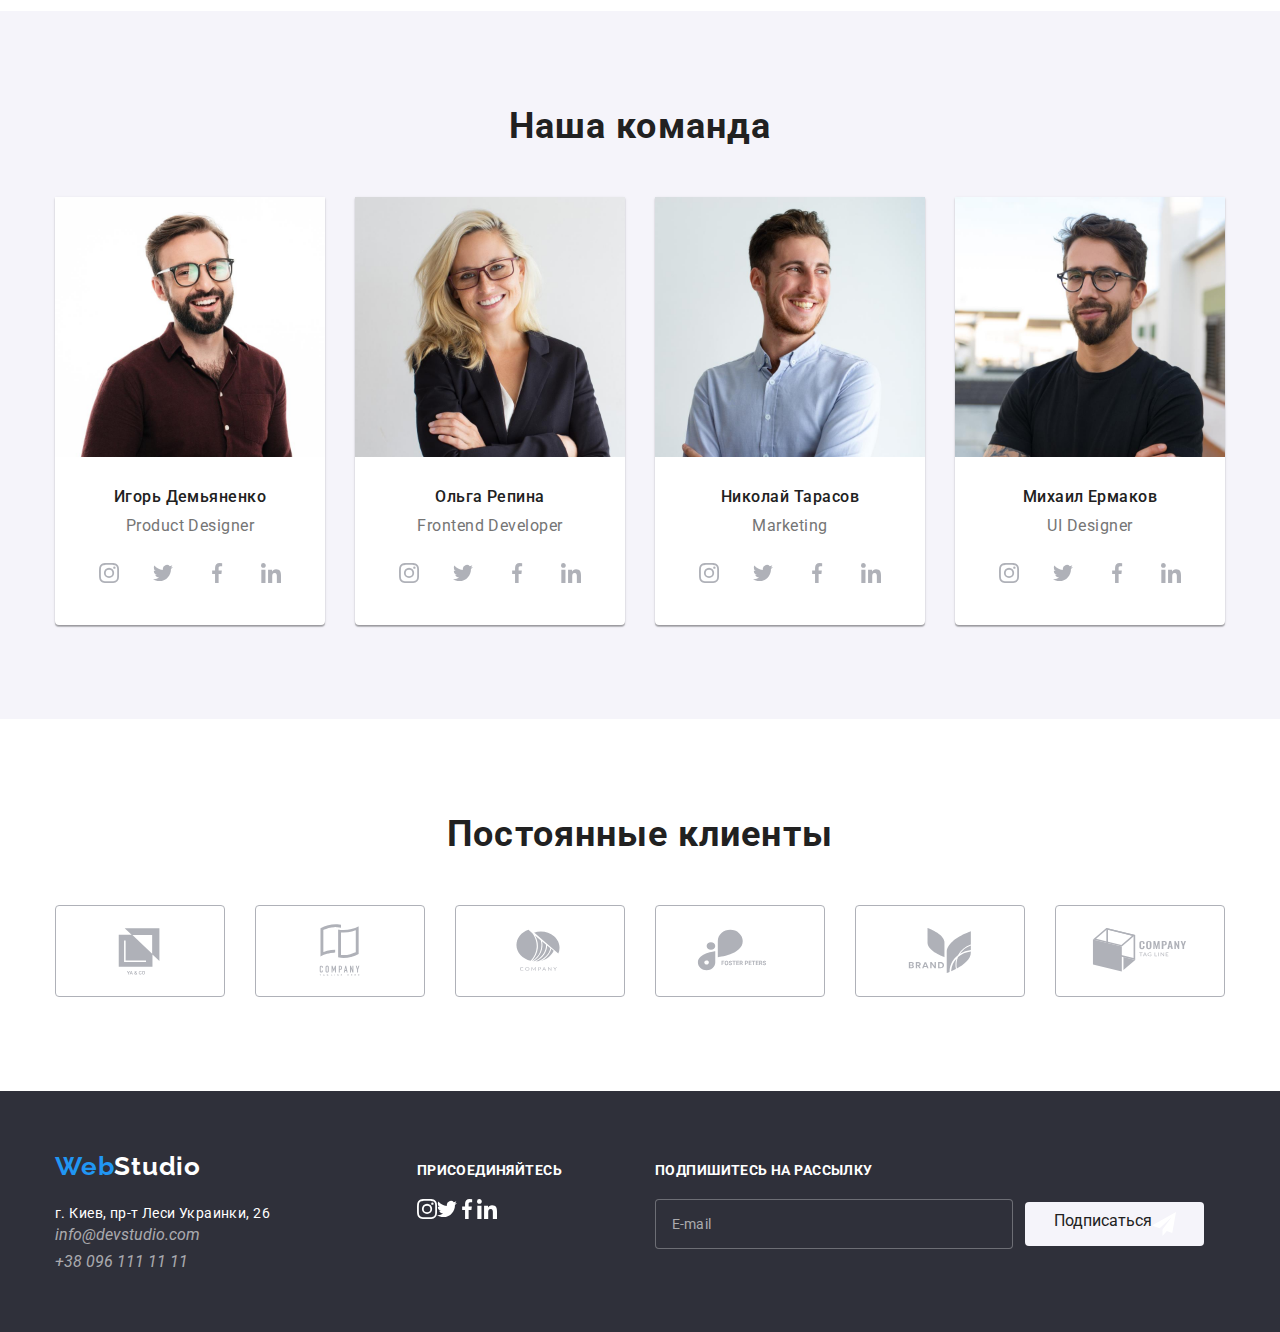
==== commit 0736d91f: "bem" ====
--- a/index.html
+++ b/index.html
@@ -148,73 +148,74 @@
                 </ul>
             </div>
         </section>
-        <section class="section working">
+        <section class="working-section section">
             <div class="container">
-                <h2 class="section-title">Чем мы занимаемся</h2>
-                <ul class="list working">
-                    <li class="image">
-                        <div class="image-thumb">
+                <h2 class="working-section__section-title section-title">Чем мы занимаемся</h2>
+                <ul class="working-section__list list">
+                    <li class="working-section__image">
+                        <div class="working-section__image-thumb">
                         <img src="./images/box1.jpg" alt="Работа с алгоритмом и кодом" width="370" height="294" />
-                        <div class="image-overlay">
-                        <p class="text-image">Десктопные приложения</p>
-                        </div>
-                        </div>
-                    </li>
-                    <li class="image">
-                        <div class="image-thumb">
+                        <div class="working-section__image-overlay">
+                        <p class="working-section__text-image">Десктопные приложения</p>
+                        </div>
+                        </div>
+                    </li>
+                    <li class="working-section__image">
+                        <div class="working-section__image-thumb">
                         <img src="./images/box2.jpg" alt="Подбор вайфрейма" width="370" height="294" />
-                    <div class="image-overlay">
-                        <p class="text-image">Мобильные приложения</p>
+                    <div class="working-section__image-overlay">
+                        <p class="working-section__text-image">Мобильные приложения</p>
                     </div>
                     </div>
                     </li>
-                    <li class="image">
-                        <div class="image-thumb">
+                    <li class="working-section__image">
+                        <div class="working-section__image-thumb">
                         <img src="./images/box3.jpg" alt="ВЫбор цветовой палитры" width="370" height="294" />
-                    <div class="image-overlay">
-                        <p class="text-image">Дизайнерские решения</p>
+                    <div class="working-section__image-overlay">
+                        <p class="working-section__text-image">Дизайнерские решения</p>
                     </div>
                     </div>
                     </li>
                 </ul>
             </div>
         </section>
-        <section class="section team">
+        <section class="team-section section">
             <div class="container">
-                <h2 class="section-title">Наша команда</h2>
-                <ul class="team list">
-                    <li class="card">
-                        <img class="photo" src="./images/img.jpg" alt="Фото Игоря" width="270" height="260" />
-                        <div class="team-card">
-                        <h3 class="title">Игорь Демьяненко</h3>
-                        <p lang="en" class="team description">Product Designer</p>
+                <h2 class="team-section__section-title section-title">Наша команда</h2>
+                <ul class="team-section__list team-list list">
+                    <li class="team-list__card">
+                        <img class="team-list__photo" src="./images/img.jpg" alt="Фото Игоря" width="270" height="260" />
+                        <div class="team-list__team-card">
+                        <h3 class="team-list__title title">Игорь Демьяненко</h3>
+                        <p lang="en" class="team-list__description">Product Designer</p>
                         <ul class="social list">
-                            <li class="social-item">
-                                <a href="" class="social-link cursor">
-                                <svg class="social-icon" width="20" height="20">
+                            <li class="social__item">
+                                <a href="" class="social__link cursor">
+                                <svg class="social__icon" width="20" height="20">
                                     <use href="./images/sprite.svg#icon-instagram" >
                                     </use>
                                 </svg>
                                 </a>
                             </li>
-                            <li class="social-item">
-                                <a href="" class="social-link cursor">
-                                    <svg class="social-icon" width="20" height="20">
+                            <li class="social__item">
+                                <a href="" class="social__link cursor">
+                                    <svg class="social__icon" width="20" height="20">
                                         <use href="./images/sprite.svg#icon-twitter">
                                         </use>
                                     </svg>
                                 </a>
                             </li>
-                            <li class="social-item">
-                                <a href="" class="social-link cursor">
-                                    <svg class="social-icon" width="20" height="20">
+                            <li class="social__item">
+                                <a href="" class="social__link cursor">
+                                    <svg class="social__icon" width="20" height="20">
                                         <use href="./images/sprite.svg#icon-facebook">
                                         </use>
                                     </svg>
                                 </a>
-                            </li><li class="social-item">
-                                <a href="" class="social-link cursor">
-                                    <svg class="social-icon" width="20" height="20">
+                            </li>
+                            <li class="social__item">
+                                <a href="" class="social__link cursor">
+                                    <svg class="social__icon" width="20" height="20">
                                         <use href="./images/sprite.svg#icon-linkedin">
                                         </use>
                                     </svg>
@@ -223,39 +224,39 @@
                         </ul>
                         </div>
                     </li>
-                    <li class="card">
-                        <img class="photo" src="./images/img2.jpg" alt="Фото Ольги" width="270" height="260" />
-                        <div class="team-card">
-                        <h3 class="title">Ольга Репина</h3>
-                        <p lang="en" class="team description">Frontend Developer</p>
+                    <li class="team-list__card">
+                        <img class="team-list__photo" src="./images/img2.jpg" alt="Фото Ольги" width="270" height="260" />
+                        <div class="team-list__team-card">
+                        <h3 class="team-list__title title">Ольга Репина</h3>
+                        <p lang="en" class="team-list__description">Frontend Developer</p>
                         <ul class="social list">
-                            <li class="social-item">
-                                <a href="" class="social-link cursor">
-                                    <svg class="social-icon" width="20" height="20">
+                            <li class="social__item">
+                                <a href="" class="social__link cursor">
+                                    <svg class="social__icon" width="20" height="20">
                                         <use href="./images/sprite.svg#icon-instagram">
                                         </use>
                                     </svg>
                                 </a>
                             </li>
-                            <li class="social-item">
-                                <a href="" class="social-link cursor">
-                                    <svg class="social-icon" width="20" height="20">
+                            <li class="social__item">
+                                <a href="" class="social__link cursor">
+                                    <svg class="social__icon" width="20" height="20">
                                         <use href="./images/sprite.svg#icon-twitter">
                                         </use>
                                     </svg>
                                 </a>
                             </li>
-                            <li class="social-item">
-                                <a href="" class="social-link cursor">
-                                    <svg class="social-icon" width="20" height="20">
+                            <li class="social__item">
+                                <a href="" class="social__link cursor">
+                                    <svg class="social__icon" width="20" height="20">
                                         <use href="./images/sprite.svg#icon-facebook">
                                         </use>
                                     </svg>
                                 </a>
                             </li>
-                            <li class="social-item">
-                                <a href="" class="social-link cursor">
-                                    <svg class="social-icon" width="20" height="20">
+                            <li class="social__item">
+                                <a href="" class="social__link cursor">
+                                    <svg class="social__icon" width="20" height="20">
                                         <use href="./images/sprite.svg#icon-linkedin">
                                         </use>
                                     </svg>
@@ -264,39 +265,39 @@
                         </ul>
                         </div>
                     </li>
-                    <li class="card">
-                        <img class="photo" src="./images/img3.jpg" alt="Фото Николая" width="270" height="260" />
-                        <div class="team-card">
-                        <h3 class="title">Николай Тарасов</h3>
-                        <p lang="en" class="team description">Marketing</p>
+                    <li class="team-list__card">
+                        <img class="team-list__photo" src="./images/img3.jpg" alt="Фото Николая" width="270" height="260" />
+                        <div class="team-list__team-card">
+                        <h3 class="team-list__title title">Николай Тарасов</h3>
+                        <p lang="en" class="team-list__description">Marketing</p>
                         <ul class="social list">
-                            <li class="social-item">
-                                <a href="" class="social-link cursor">
-                                    <svg class="social-icon" width="20" height="20">
+                            <li class="social__item">
+                                <a href="" class="social__link cursor">
+                                    <svg class="social__icon" width="20" height="20">
                                         <use href="./images/sprite.svg#icon-instagram">
                                         </use>
                                     </svg>
                                 </a>
                             </li>
-                            <li class="social-item">
-                                <a href="" class="social-link cursor">
-                                    <svg class="social-icon" width="20" height="20">
+                            <li class="social__item">
+                                <a href="" class="social__link cursor">
+                                    <svg class="social__icon" width="20" height="20">
                                         <use href="./images/sprite.svg#icon-twitter">
                                         </use>
                                     </svg>
                                 </a>
                             </li>
-                            <li class="social-item">
-                                <a href="" class="social-link cursor">
-                                    <svg class="social-icon" width="20" height="20">
+                            <li class="social__item">
+                                <a href="" class="social__link cursor">
+                                    <svg class="social__icon" width="20" height="20">
                                         <use href="./images/sprite.svg#icon-facebook">
                                         </use>
                                     </svg>
                                 </a>
                             </li>
-                            <li class="social-item">
-                                <a href="" class="social-link cursor">
-                                    <svg class="social-icon" width="20" height="20">
+                            <li class="social__item">
+                                <a href="" class="social__link cursor">
+                                    <svg class="social__icon" width="20" height="20">
                                         <use href="./images/sprite.svg#icon-linkedin">
                                         </use>
                                     </svg>
@@ -305,39 +306,39 @@
                         </ul>
                         </div>
                     </li>
-                    <li class="card">
-                        <img class="photo" src="./images/img4.jpg" alt="Фото Михаила" width="270" height="260" />
-                        <div class="team-card">
-                        <h3 class="title">Михаил Ермаков</h3>
-                        <p lang="en" class="team description">UI Designer</p>
+                    <li class="team-list__card">
+                        <img class="team-list__photo" src="./images/img4.jpg" alt="Фото Михаила" width="270" height="260" />
+                        <div class="team-list__team-card">
+                        <h3 class="team-list__title title">Михаил Ермаков</h3>
+                        <p lang="en" class="team-list__description">UI Designer</p>
                         <ul class="social list">
-                            <li class="social-item">
-                                <a href="" class="social-link cursor">
-                                    <svg class="social-icon" width="20" height="20">
+                            <li class="social__item">
+                                <a href="" class="social__link cursor">
+                                    <svg class="social__icon" width="20" height="20">
                                         <use href="./images/sprite.svg#icon-instagram">
                                         </use>
                                     </svg>
                                 </a>
                             </li>
-                            <li class="social-item">
-                                <a href="" class="social-link cursor">
-                                    <svg class="social-icon" width="20" height="20">
+                            <li class="social__item">
+                                <a href="" class="social__link cursor">
+                                    <svg class="social__icon" width="20" height="20">
                                         <use href="./images/sprite.svg#icon-twitter">
                                         </use>
                                     </svg>
                                 </a>
                             </li>
-                            <li class="social-item">
-                                <a href="" class="social-link cursor">
-                                    <svg class="social-icon" width="20" height="20">
+                            <li class="social__item">
+                                <a href="" class="social__link cursor">
+                                    <svg class="social__icon" width="20" height="20">
                                         <use href="./images/sprite.svg#icon-facebook">
                                         </use>
                                     </svg>
                                 </a>
                             </li>
-                            <li class="social-item">
-                                <a href="" class="social-link cursor">
-                                    <svg class="social-icon" width="20" height="20">
+                            <li class="social__item">
+                                <a href="" class="social__link cursor">
+                                    <svg class="social__icon" width="20" height="20">
                                         <use href="./images/sprite.svg#icon-linkedin">
                                         </use>
                                     </svg>
@@ -349,48 +350,48 @@
                 </ul>
             </div>
         </section>
-        <section class="client section">
+        <section class="client-section section">
             <div class="container">
-                <h2 class="client section-title">Постоянные клиенты</h2>
-                <ul class="client list">
-                    <li class="client-item">
-                        <a href="" class="client-link cursor">
-                        <svg class="client-icon" width="106" height="60">
+                <h2 class="client-section__section-title section-title">Постоянные клиенты</h2>
+                <ul class="client-section__list client-list list">
+                    <li class="client-list__item">
+                        <a href="" class="client-list__link cursor">
+                        <svg class="client-list__icon" width="106" height="60">
                             <use href="./images/sprite.svg#icon-Logo1" ></use>
                         </svg>
                         </a>
                     </li>
-                    <li class="client-item">
-                        <a href="" class="client-link cursor">
-                            <svg class="client-icon" width="106" height="60">
+                    <li class="client-list__item">
+                        <a href="" class="client-list__link cursor">
+                            <svg class="client-list__icon" width="106" height="60">
                                 <use href="./images/sprite.svg#icon-Logo2"></use>
                             </svg>
                         </a>
                     </li>
-                    <li class="client-item">
-                        <a href="" class="client-link cursor">
-                            <svg class="client-icon" width="106" height="60">
+                    <li class="client-list__item">
+                        <a href="" class="client-list__link cursor">
+                            <svg class="client-list__icon" width="106" height="60">
                                 <use href="./images/sprite.svg#icon-Logo3"></use>
                             </svg>
                         </a>
                     </li>
-                    <li class="client-item">
-                        <a href="" class="client-link cursor">
-                            <svg class="client-icon" width="106" height="60">
+                    <li class="client-list__item">
+                        <a href="" class="client-list__link cursor">
+                            <svg class="client-list__icon" width="106" height="60">
                                 <use href="./images/sprite.svg#icon-Logo4"></use>
                             </svg>
                         </a>
                     </li>
-                    <li class="client-item">
-                        <a href="" class="client-link cursor">
-                            <svg class="client-icon" width="106" height="60">
+                    <li class="client-list__item">
+                        <a href="" class="client-list__link cursor">
+                            <svg class="client-list__icon" width="106" height="60">
                                 <use href="./images/sprite.svg#icon-Logo5"></use>
                             </svg>
                         </a>
                     </li>
-                    <li class="client-item">
-                        <a href="" class="client-link cursor">
-                            <svg class="client-icon" width="106" height="60">
+                    <li class="client-list__item">
+                        <a href="" class="client-list__link cursor">
+                            <svg class="client-list__icon" width="106" height="60">
                                 <use href="./images/sprite.svg#icon-Logo6"></use>
                             </svg>
                         </a>
@@ -402,10 +403,10 @@
     <footer class="footer">
         <div class="container">
         <div class="footer-contact">
-            <a href="index.html" class="logo link cursor">Web<span class="studio">Studio</span></a>
-            <address class="footer-address">
+            <a href="index.html" class="footer-contact__logo logo link cursor">Web<span class="studio_white">Studio</span></a>
+            <address class="footer-contacе__footer-address footer-address">
                 <a href="https://www.google.com/maps/place/Lesi+Ukrainky+Blvd,+26,+Kyiv,+02000/@50.4265807,30.5361971,17z/data=!3m1!4b1!4m5!3m4!1s0x40d4cf0e033ecbe9:0x57a4dffefec77da0!8m2!3d50.4265807!4d30.5383859"
-                    target="_blank" class="address link cursor">г. Киев, пр-т Леси Украинки, 26</a> 
+                    target="_blank" class="footer-address__address link cursor">г. Киев, пр-т Леси Украинки, 26</a> 
                 <ul class="auth-nav list">
                     <li class="mail"><a href="mailto:info@devstudio.com" class="contact link cursor">info@devstudio.com</a></li>
                     <li class="phone"><a href="tel:+380961111111" class="contact link cursor">+38 096 111 11 11</a></li>
--- a/css/main.min.css
+++ b/css/main.min.css
@@ -1,4 +1,4 @@
 /*! modern-normalize v1.1.0 | MIT License | https://github.com/sindresorhus/modern-normalize */*,::after,::before{box-sizing:border-box}html{-moz-tab-size:4;tab-size:4}html{line-height:1.15;-webkit-text-size-adjust:100%}body{margin:0}body{font-family:system-ui, -apple-system, "Segoe UI", Roboto, Helvetica, Arial,  sans-serif, "Apple Color Emoji", "Segoe UI Emoji"}hr{height:0;color:inherit}abbr[title]{text-decoration:underline dotted}b,strong{font-weight:bolder}code,kbd,pre,samp{font-family:ui-monospace, SFMono-Regular, Consolas, "Liberation Mono", Menlo,- monospace;font-size:1em}small{font-size:80%}sub,sup{font-size:75%;line-height:0;position:relative;vertical-align:baseline}sub{bottom:-0.25em}sup{top:-0.5em}table{text-indent:0;border-color:inherit}button,input,optgroup,select,textarea{font-family:inherit;font-size:100%;line-height:1.15;margin:0}button,select{text-transform:none}[type="button"],[type="reset"],[type="submit"],button{-webkit-appearance:button}::-moz-focus-inner{border-style:none;padding:0}:-moz-focusring{outline:1px dotted ButtonText}:-moz-ui-invalid{box-shadow:none}legend{padding:0}progress{vertical-align:baseline}::-webkit-inner-spin-button,::-webkit-outer-spin-button{height:auto}[type="search"]{-webkit-appearance:textfield;outline-offset:-2px}::-webkit-search-decoration{-webkit-appearance:none}::-webkit-file-upload-button{-webkit-appearance:button;font:inherit}summary{display:list-item}:root{--background-color: #ffffff;--secondary-background-color: #f5f4fa;--text-color: #757575;--hero-title: #ffffff;--section-title-color: #212121;--title-text-color: #212121;--accent-color: #2196f3;--hover-color: #188ce8;--footer-color: #2f303a;--border-color: #eeeeee;--border-color-header: #ececec;--hero-background: #2f303a;--icon-page: #afb1b8;--overlay-text-color: #ffffff;--white-color: #ffffff;--black-color: black}.feature-section__title,.social.title,.subscribe.title{font-weight:700;font-size:14px;line-height:1.14;letter-spacing:0.03em;text-transform:uppercase}.auth-nav__mail-icon,.auth-nav__phone-icon{display:inline-block;align-items:center;margin-right:10px;fill:currentColor}img{display:block}button,link{cursor:pointer}.visually-hidden{position:absolute;white-space:nowrap;width:1px;height:1px;overflow:hidden;border:0;padding:0;clip:rect(0 0 0 0);clip-path:inset(50%);margin:-1px}.logo{color:var(--accent-color);text-decoration:none;font-family:"Raleway", sans-serif;font-style:normal;font-weight:700;font-size:26px;line-height:1.19;letter-spacing:.03em}.logo .studio{color:#000000}body{background-color:var(--background-color);color:var(--text-color);font-family:"Roboto", sans-serif;font-weight:400;font-style:normal}.list{padding:0;margin:0;list-style:none}.link{text-decoration:none;margin:0;display:block}.section{padding-top:94px;padding-bottom:94px}.title{color:var(--title-text-color)}.cursor{cursor:pointer}.section-title{margin-top:0;margin-bottom:50px;color:var(--section-title-color);font-weight:700;font-size:36px;line-height:1.17;letter-spacing:.03em;text-align:center}.button{display:inline-block;text-align:center;border-radius:4px;padding:10px 32px;border:none;color:var(--title-text-color);background-color:var(--secondary-background-color)}.button_primary{min-height:50px;min-width:200px;align-items:center;color:var(--background-color);background-color:var(--accent-color);font-weight:700;font-size:16;line-height:1.87;letter-spacing:.06em;transition-property:background-color;transition-duration:250ms;transition-timing-function:cubic-bezier(0.4, 0, 0.2, 1)}.button_primary:hover,.button_primary:focus{color:var(--background-color);background-color:var(--hover-color)}.button.filter{padding:6px 22px;min-width:73px;font-weight:500;font-size:16px;line-height:1.62;letter-spacing:.03em;transition-property:color, background-color, box-shadow;transition-duration:250ms;transition-timing-function:cubic-bezier(0.4, 0, 0.2, 1)}.button.filter:hover,.button.filter:focus{color:var(--background-color);background-color:var(--hover-color);box-shadow:0px 3px 1px rgba(0,0,0,0.1),0px 1px 2px rgba(0,0,0,0.08),0px 2px 2px rgba(0,0,0,0.12)}.button.filter.current{color:var(--background-color);background-color:var(--accent-color);transition-property:color, background-color, box-shadow;transition-duration:250ms;transition-timing-function:cubic-bezier(0.4, 0, 0.2, 1)}.button.filter.current:hover,.button.filter.current:focus{color:var(--background-color);background-color:var(--hover-color);box-shadow:0px 3px 1px rgba(0,0,0,0.1),0px 1px 2px rgba(0,0,0,0.08),0px 2px 2px rgba(0,0,0,0.12)}.container{width:1200px;margin-left:auto;margin-right:auto;padding-left:15px;padding-right:15px}.page-header{background-color:var(--background-color);align-items:center;border-bottom:1px solid var(--border-color-header)}.page-header .container{display:flex;align-items:center}.page-header__logo{margin-right:93px;padding-top:24px;padding-bottom:24px}.site-nav__link{color:var(--title-text-color);font-weight:500;font-size:14px;line-height:1.14;letter-spacing:.02em;padding-top:32px;padding-bottom:32px;transition-property:color;transition-duration:250ms;transition-timing-function:cubic-bezier(0.4, 0, 0.2, 1)}.site-nav__link:hover,.site-nav__link:focus{color:var(--accent-color)}.site-nav__link_current{position:relative;color:var(--accent-color)}.site-nav__link_current::after{position:absolute;left:0;bottom:0;content:"";display:block;width:100%;height:4px;border-radius:2px;background-color:var(--accent-color)}.auth-nav__contact{display:inline-flex;align-items:center;color:var(--text-color);font-weight:500;font-size:14px;line-height:1.14;letter-spacing:.02em;padding-top:32px;padding-bottom:32px;transition-property:color;transition-duration:250ms;transition-timing-function:cubic-bezier(0.4, 0, 0.2, 1)}.auth-nav__contact:hover,.auth-nav__contact:focus{color:var(--accent-color)}.site-nav{display:flex}.site-nav__menu{display:block;margin-right:50px}.site-nav__menu:last-child{margin-right:0}.page-header__auth-nav{display:flex;align-items:center;margin-left:auto;justify-content:center}.auth-nav__auth{display:block;margin-right:50px}.auth-nav__auth:last-child{margin-right:0}.auth-nav__mail-icon{height:12px;width:16px}.auth-nav__phone-icon{height:16px;width:10px}.nav{display:flex;align-items:center}.hero-section__container{width:696px}.hero-section{text-align:center;padding-top:200px;padding-bottom:200px;max-width:1600px;min-height:600px;margin-left:auto;margin-right:auto;background-image:linear-gradient(to right, rgba(47,48,58,0.4), rgba(47,48,58,0.4)),url("../images/Img_hero.jpg");background-repeat:no-repeat;background-position:center}.hero-section__section-title{margin-top:0;margin-bottom:30px;color:var(--hero-title);font-weight:900;font-size:44px;line-height:1.36;letter-spacing:.06em;text-transform:uppercase}.feature-section__list{display:flex}.feature-section__item{flex-basis:calc((100% - 3 * 30px) / 4);margin-right:30px;align-items:center}.feature-section__item:last-child{margin-right:0}.feature-section__icon{display:flex;align-items:center;justify-content:center;background-color:var(--secondary-background-color);border-radius:4px;background-position:center;height:120px;width:270px;margin-bottom:30px}.feature-section__item{margin-top:0;margin-bottom:10px}.feature-section__description{margin-top:0;margin-bottom:0;font-size:14px;line-height:1.71;letter-spacing:.03em}.working.section{padding-top:0}.list.working{display:flex}.list.working .image{flex-basis:calc((100% - 2 * 30px) / 3);margin-right:30px}.list.working .image:last-child{margin-right:0}.image-thumb{position:relative;overflow:hidden;height:100%;width:100%}.image-overlay{position:absolute;bottom:0;left:0;width:100%;height:70px;background-color:rgba(47,48,58,0.8)}.text-image{position:absolute;top:50%;left:50%;transform:translate(-50%, -50%);margin:0;width:370px;font-weight:700;font-size:14px;line-height:1.14;letter-spacing:.03em;text-align:center;text-transform:uppercase;color:var(--overlay-text-color)}.section.team{background-color:var(--secondary-background-color)}.team.list{display:flex}.team.list .card{flex-basis:calc((100% - 3 * 30px) / 4);margin-right:30px;background:#ffffff;box-shadow:0px 1px 3px rgba(0,0,0,0.12),0px 1px 1px rgba(0,0,0,0.14),0px 2px 1px rgba(0,0,0,0.2);border-radius:0px 0px 4px 4px}.team.list .card:last-child{margin-right:0}.team-card{padding-top:30px;padding-bottom:30px}.team .title{margin-top:0;margin-bottom:10px;font-weight:500;font-size:16px;line-height:1.19;letter-spacing:.03em;text-align:center}.team.description{margin-top:0;margin-bottom:16px;font-size:16px;line-height:1.19;letter-spacing:.03em;text-align:center}.social-link:hover,.social-link:focus{background-color:var(--accent-color);fill:white}.social{display:flex;justify-content:center}.social-item{display:flex;width:44px;height:44px;margin-right:10px}.social-item:last-child{margin-right:0}.social-link{display:flex;align-items:center;justify-content:center;width:44px;height:44px;border-radius:50%;padding:0px;fill:var(--icon-page);background-color:rgba(255,255,255,0.1);transition-property:background-color, fill;transition-duration:250ms;transition-timing-function:cubic-bezier(0.4, 0, 0.2, 1)}.social-icon{color:currentColor}.client{display:flex;justify-content:center}.client-item{display:flex;align-items:center;justify-content:center;width:170px;height:92px;padding:0;margin-right:30px}.client-item:last-child{margin-right:0px}.client-link{display:flex;align-items:center;justify-content:center;width:170px;height:92px;border:1px solid var(--icon-page);border-radius:4px;padding:0;color:var(--icon-page);transition-property:color, border;transition-duration:250ms;transition-timing-function:cubic-bezier(0.4, 0, 0.2, 1)}.client-link:hover,.client-link:focus{background-color:var(--background-color);color:var(--accent-color);border:1px solid var(--accent-color)}.client-icon{fill:currentColor;transition-property:fill;transition-duration:250ms;transition-timing-function:cubic-bezier(0.4, 0, 0.2, 1)}.client-icon:hover,.client-icon:focus{fill:var(--accent-color)}.footer{padding-top:60px;padding-bottom:60px;background-color:var(--footer-color)}.footer .logo{display:inline-block;margin-bottom:20px}.footer .logo .studio{color:var(--background-color)}.footer-address,.address{color:var(--background-color);font-style:normal;font-size:14px;line-height:1.71;letter-spacing:.03em;transition-property:color;transition-duration:250ms;transition-timing-function:cubic-bezier(0.4, 0, 0.2, 1)}.address:hover,.address:focus{color:var(--accent-color)}.footer-address .contact{color:rgba(255,255,255,0.6);padding:0}.footer .address{margin-bottom:9px}.footer .mail{margin-bottom:9px}.footer-social .social-link{fill:white;transition-property:background-color;transition-duration:250ms;transition-timing-function:cubic-bezier(0.4, 0, 0.2, 1)}.social.title,.subscribe.title{color:white;margin-bottom:20px;margin-top:0px}.footer-social,.footer-subscribe{display:flex;align-items:flex-start;flex-direction:column}.footer-social{margin-right:93px}.footer .container{display:flex;align-items:baseline}.footer-contact{flex-grow:1;margin-right:70px}.footer-form{display:flex;align-items:center;width:570px}.footer-input{width:358px;height:50px;margin:0px;padding-left:16px;padding-top:15px;padding-bottom:15px;background-color:var(--footer-color);border:1px solid rgba(255,255,255,0.3);box-sizing:border-box;border-radius:4px;outline:none;font-size:14px;line-height:1.14;letter-spacing:.01em;color:var(--background-color);transition-property:filter;transition-duration:250ms;transition-timing-function:cubic-bezier(0.4, 0, 0.2, 1)}.footer-input:hover,.footer-input:focus{filter:drop-shadow(0px 4px 4px rgba(0,0,0,0.15))}.footer-input::placeholder{color:rgba(255,255,255,0.6)}.subscribe-label{margin-right:12px}.footer .button.primary{display:flex;justify-content:space-between;padding-left:29px;padding-right:28px}.section.filter .list{display:flex;justify-content:center}.list-filter{margin-bottom:50px}.list-button:not(:last-child){margin-right:8px}.flex-container{display:flex;flex-wrap:wrap}.flex-element{flex-basis:calc((100% - 2 * 30px) / 3);margin-right:30px;margin-bottom:30px}.flex-element:nth-child(3n){margin-right:0}.flex-element:nth-last-child(-n+3){margin-bottom:0}.flex-element .link{box-shadow:none;transition-property:box-shadow;transition-duration:250ms;transition-timing-function:cubic-bezier(0.4, 0, 0.2, 1)}.flex-element .link:hover,.flex-element .link:focus{box-shadow:0px 1px 1px rgba(0,0,0,0.12),0px 4px 4px rgba(0,0,0,0.06),1px 4px 6px rgba(0,0,0,0.16)}.flex-element .link:hover:hover .text-overlay,.flex-element .link:hover:focus .text-overlay,.flex-element .link:focus:hover .text-overlay,.flex-element .link:focus:focus .text-overlay{transform:translateY(0%)}.portfolio-card{border-bottom:1px solid var(--border-color);border-right:1px solid var(--border-color);border-left:1px solid var(--border-color);padding:20px 24px}.portfolio-thumb{position:relative;height:100%;width:100%;overflow:hidden}.text-overlay{position:absolute;top:0;left:0;width:100%;height:100%;background-color:rgba(33,150,243,0.9);transform:translateY(104%);transition-property:transform;transition-duration:250ms;transition-timing-function:cubic-bezier(0.4, 0, 0.2, 1)}.portfolio-overlay{position:absolute;top:50%;left:50%;transform:translate(-50%, -50%);margin:0;width:322px;font-size:18px;line-height:1.56;letter-spacing:.03em;color:var(--overlay-text-color)}.portfolio .title{margin-top:0;margin-bottom:4px;font-weight:700;font-size:18;line-height:2;letter-spacing:.06em}.portfolio .description{margin-top:0;margin-bottom:0;font-size:16;line-height:1.87;letter-spacing:.03em;color:var(--text-color)}.backdrop{position:fixed;top:0;left:0;width:100%;height:100%;background-color:rgba(0,0,0,0.2);opacity:1;transition-property:transform, opacity;transition-duration:250ms;transition-timing-function:cubic-bezier(0.4, 0, 0.2, 1)}.backdrop.is-hidden{opacity:0;pointer-events:none}.modal{position:absolute;top:50%;left:50%;transform:translate(-50%, -50%) scale(1);min-width:528px;background-color:white;opacity:1;transition-property:transform, opacity;transition-duration:250ms;transition-timing-function:cubic-bezier(0.4, 0, 0.2, 1)}.modal__close{position:absolute;top:8px;right:8px;display:flex;align-items:center;justify-content:center;width:30px;height:30px;background-color:white;color:#000000;border-radius:50%;border:1px solid rgba(0,0,0,0.1)}.modal__close-icon{position:absolute;width:18px;height:18px;fill:currentColor;transition-property:fill;transition-duration:250ms;transition-timing-function:cubic-bezier(0.4, 0, 0.2, 1)}.modal__close-icon:hover,.modal__close-icon:focus{fill:var(--accent-color)}.backdrop.is-hidden .modal{transform:translate(-50%, -50%) scale(0.9);opacity:0}.form-container{display:flex;flex-direction:column;padding:40px}.form-container__modal-header{text-align:center;font-weight:700;font-size:20px;line-height:1.15;letter-spacing:.03em;color:var(--title-text-color);padding:0;margin-top:0px;margin-bottom:12px}.form-container__modal-label{position:relative;display:flex;flex-direction:column;margin-bottom:10px;font-size:12px;line-height:1.16;letter-spacing:.01em;color:var(--text-color)}.form-container__modal-label:nth-child(4){margin-bottom:20px}.form-container__modal-input{display:block;width:448px;height:40px;padding:0;padding-left:42px;margin-top:4px;border:1px solid rgba(33,33,33,0.2);box-sizing:border-box;border-radius:4px;outline:none;font-size:14px;line-height:1.14;letter-spacing:.01em;color:var(--text-color);transition-property:border;transition-duration:250ms;transition-timing-function:cubic-bezier(0.4, 0, 0.2, 1)}.form-container__modal-input:focus{border:1px solid var(--accent-color)}.form-container__modal-input:focus+.form-container__modal-icon{fill:var(--accent-color)}.form-container__modal-input::placeholder{font-size:14px;line-height:1.14;letter-spacing:.01em;color:rgba(117,117,117,0.5)}.form-container__modal-icon{position:absolute;left:12px;bottom:11px;width:18px;height:18px;color:var(--title-text-color);fill:currentColor;transition-property:fill;transition-duration:250ms;transition-timing-function:cubic-bezier(0.4, 0, 0.2, 1)}.form-container__modal-input.comment{min-height:120px;resize:none;padding-top:12px;padding:12px;padding-left:16px;padding-right:16px}.form-container__modal-label.check{display:flex;align-items:center;flex-direction:row;justify-content:center;margin-bottom:30px;font-size:14px;line-height:1.71;letter-spacing:.03em;color:var(--text-color)}.form-container__modal-input.checkbox{position:absolute;width:1px;height:1px;margin:-1px;border:0;padding:0;clip:rect(0 0 0 0);overflow:hidden}.form-container__modal-input.checkbox:checked+.form-container__check-item{background-color:var(--accent-color);border-color:var(--accent-color)}.form-container__modal-label .link{text-decoration-line:underline;color:var(--accent-color)}.form-send{display:block;margin:auto}.form-container__check-item{display:flex;align-items:center;justify-content:center;height:15px;width:16px;margin-right:8px;border:2px solid var(--title-text-color);border-radius:2px;transition-property:color, background-color, border;transition-duration:250ms;transition-timing-function:cubic-bezier(0.4, 0, 0.2, 1)}.form-container__check-item:hover,.form-container__check-item:focus{border:2px solid var(--accent-color)}.form-container__check-icon{fill:white}
+ monospace;font-size:1em}small{font-size:80%}sub,sup{font-size:75%;line-height:0;position:relative;vertical-align:baseline}sub{bottom:-0.25em}sup{top:-0.5em}table{text-indent:0;border-color:inherit}button,input,optgroup,select,textarea{font-family:inherit;font-size:100%;line-height:1.15;margin:0}button,select{text-transform:none}[type="button"],[type="reset"],[type="submit"],button{-webkit-appearance:button}::-moz-focus-inner{border-style:none;padding:0}:-moz-focusring{outline:1px dotted ButtonText}:-moz-ui-invalid{box-shadow:none}legend{padding:0}progress{vertical-align:baseline}::-webkit-inner-spin-button,::-webkit-outer-spin-button{height:auto}[type="search"]{-webkit-appearance:textfield;outline-offset:-2px}::-webkit-search-decoration{-webkit-appearance:none}::-webkit-file-upload-button{-webkit-appearance:button;font:inherit}summary{display:list-item}:root{--background-color: #ffffff;--secondary-background-color: #f5f4fa;--text-color: #757575;--hero-title: #ffffff;--section-title-color: #212121;--title-text-color: #212121;--accent-color: #2196f3;--hover-color: #188ce8;--footer-color: #2f303a;--border-color: #eeeeee;--border-color-header: #ececec;--hero-background: #2f303a;--icon-page: #afb1b8;--overlay-text-color: #ffffff;--white-color: #ffffff;--black-color: black}.feature-section__title,.social.title,.subscribe.title{font-weight:700;font-size:14px;line-height:1.14;letter-spacing:0.03em;text-transform:uppercase}.auth-nav__mail-icon,.auth-nav__phone-icon{display:inline-block;align-items:center;margin-right:10px;fill:currentColor}img{display:block}button,link{cursor:pointer}.visually-hidden{position:absolute;white-space:nowrap;width:1px;height:1px;overflow:hidden;border:0;padding:0;clip:rect(0 0 0 0);clip-path:inset(50%);margin:-1px}.logo{color:var(--accent-color);text-decoration:none;font-family:"Raleway", sans-serif;font-style:normal;font-weight:700;font-size:26px;line-height:1.19;letter-spacing:.03em}.logo .studio{color:#000000}body{background-color:var(--background-color);color:var(--text-color);font-family:"Roboto", sans-serif;font-weight:400;font-style:normal}.list{padding:0;margin:0;list-style:none}.link{text-decoration:none;margin:0;display:block}.section{padding-top:94px;padding-bottom:94px}.title{color:var(--title-text-color)}.cursor{cursor:pointer}.section-title{margin-top:0;margin-bottom:50px;color:var(--section-title-color);font-weight:700;font-size:36px;line-height:1.17;letter-spacing:.03em;text-align:center}.button{display:inline-block;text-align:center;border-radius:4px;padding:10px 32px;border:none;color:var(--title-text-color);background-color:var(--secondary-background-color)}.button_primary{min-height:50px;min-width:200px;align-items:center;color:var(--background-color);background-color:var(--accent-color);font-weight:700;font-size:16;line-height:1.87;letter-spacing:.06em;transition-property:background-color;transition-duration:250ms;transition-timing-function:cubic-bezier(0.4, 0, 0.2, 1)}.button_primary:hover,.button_primary:focus{color:var(--background-color);background-color:var(--hover-color)}.button.filter{padding:6px 22px;min-width:73px;font-weight:500;font-size:16px;line-height:1.62;letter-spacing:.03em;transition-property:color, background-color, box-shadow;transition-duration:250ms;transition-timing-function:cubic-bezier(0.4, 0, 0.2, 1)}.button.filter:hover,.button.filter:focus{color:var(--background-color);background-color:var(--hover-color);box-shadow:0px 3px 1px rgba(0,0,0,0.1),0px 1px 2px rgba(0,0,0,0.08),0px 2px 2px rgba(0,0,0,0.12)}.button.filter.current{color:var(--background-color);background-color:var(--accent-color);transition-property:color, background-color, box-shadow;transition-duration:250ms;transition-timing-function:cubic-bezier(0.4, 0, 0.2, 1)}.button.filter.current:hover,.button.filter.current:focus{color:var(--background-color);background-color:var(--hover-color);box-shadow:0px 3px 1px rgba(0,0,0,0.1),0px 1px 2px rgba(0,0,0,0.08),0px 2px 2px rgba(0,0,0,0.12)}.container{width:1200px;margin-left:auto;margin-right:auto;padding-left:15px;padding-right:15px}.page-header{background-color:var(--background-color);align-items:center;border-bottom:1px solid var(--border-color-header)}.page-header .container{display:flex;align-items:center}.page-header__logo{margin-right:93px;padding-top:24px;padding-bottom:24px}.site-nav__link{color:var(--title-text-color);font-weight:500;font-size:14px;line-height:1.14;letter-spacing:.02em;padding-top:32px;padding-bottom:32px;transition-property:color;transition-duration:250ms;transition-timing-function:cubic-bezier(0.4, 0, 0.2, 1)}.site-nav__link:hover,.site-nav__link:focus{color:var(--accent-color)}.site-nav__link_current{position:relative;color:var(--accent-color)}.site-nav__link_current::after{position:absolute;left:0;bottom:0;content:"";display:block;width:100%;height:4px;border-radius:2px;background-color:var(--accent-color)}.auth-nav__contact{display:inline-flex;align-items:center;color:var(--text-color);font-weight:500;font-size:14px;line-height:1.14;letter-spacing:.02em;padding-top:32px;padding-bottom:32px;transition-property:color;transition-duration:250ms;transition-timing-function:cubic-bezier(0.4, 0, 0.2, 1)}.auth-nav__contact:hover,.auth-nav__contact:focus{color:var(--accent-color)}.site-nav{display:flex}.site-nav__menu{display:block;margin-right:50px}.site-nav__menu:last-child{margin-right:0}.page-header__auth-nav{display:flex;align-items:center;margin-left:auto;justify-content:center}.auth-nav__auth{display:block;margin-right:50px}.auth-nav__auth:last-child{margin-right:0}.auth-nav__mail-icon{height:12px;width:16px}.auth-nav__phone-icon{height:16px;width:10px}.nav{display:flex;align-items:center}.hero-section__container{width:696px}.hero-section{text-align:center;padding-top:200px;padding-bottom:200px;max-width:1600px;min-height:600px;margin-left:auto;margin-right:auto;background-image:linear-gradient(to right, rgba(47,48,58,0.4), rgba(47,48,58,0.4)),url("../images/Img_hero.jpg");background-repeat:no-repeat;background-position:center}.hero-section__section-title{margin-top:0;margin-bottom:30px;color:var(--hero-title);font-weight:900;font-size:44px;line-height:1.36;letter-spacing:.06em;text-transform:uppercase}.feature-section__list{display:flex}.feature-section__item{flex-basis:calc((100% - 3 * 30px) / 4);margin-right:30px;align-items:center}.feature-section__item:last-child{margin-right:0}.feature-section__icon{display:flex;align-items:center;justify-content:center;background-color:var(--secondary-background-color);border-radius:4px;background-position:center;height:120px;width:270px;margin-bottom:30px}.feature-section__item{margin-top:0;margin-bottom:10px}.feature-section__description{margin-top:0;margin-bottom:0;font-size:14px;line-height:1.71;letter-spacing:.03em}.working-section{padding-top:0}.working-section__list{display:flex}.working-section__image{flex-basis:calc((100% - 2 * 30px) / 3);margin-right:30px}.working-section__image:last-child{margin-right:0}.working-section__image-thumb{position:relative;overflow:hidden;height:100%;width:100%}.working-section__image-overlay{position:absolute;bottom:0;left:0;width:100%;height:70px;background-color:rgba(47,48,58,0.8)}.working-section__text-image{position:absolute;top:50%;left:50%;transform:translate(-50%, -50%);margin:0;width:370px;font-weight:700;font-size:14px;line-height:1.14;letter-spacing:.03em;text-align:center;text-transform:uppercase;color:var(--overlay-text-color)}.team-section{background-color:var(--secondary-background-color)}.team-section__list{display:flex}.team-list__card{flex-basis:calc((100% - 3 * 30px) / 4);margin-right:30px;background:#ffffff;box-shadow:0px 1px 3px rgba(0,0,0,0.12),0px 1px 1px rgba(0,0,0,0.14),0px 2px 1px rgba(0,0,0,0.2);border-radius:0px 0px 4px 4px}.team-list__card:last-child{margin-right:0}.team-list__team-card{padding-top:30px;padding-bottom:30px}.team-list__title{margin-top:0;margin-bottom:10px;font-weight:500;font-size:16px;line-height:1.19;letter-spacing:.03em;text-align:center}.team-list__description{margin-top:0;margin-bottom:16px;font-size:16px;line-height:1.19;letter-spacing:.03em;text-align:center}.social__link:hover,.social__link:focus{background-color:var(--accent-color);fill:white}.social{display:flex;justify-content:center}.social__item{display:flex;width:44px;height:44px;margin-right:10px}.social__item:last-child{margin-right:0}.social__link{display:flex;align-items:center;justify-content:center;width:44px;height:44px;border-radius:50%;padding:0px;fill:var(--icon-page);background-color:rgba(255,255,255,0.1);transition-property:background-color, fill;transition-duration:250ms;transition-timing-function:cubic-bezier(0.4, 0, 0.2, 1)}.social__icon{color:currentColor}.client-section__list{display:flex;justify-content:center}.client-list__item{display:flex;align-items:center;justify-content:center;width:170px;height:92px;padding:0;margin-right:30px}.client-list__item:last-child{margin-right:0px}.client-list__link{display:flex;align-items:center;justify-content:center;width:170px;height:92px;border:1px solid var(--icon-page);border-radius:4px;padding:0;color:var(--icon-page);transition-property:color, border;transition-duration:250ms;transition-timing-function:cubic-bezier(0.4, 0, 0.2, 1)}.client-list__link:hover,.client-list__link:focus{background-color:var(--background-color);color:var(--accent-color);border:1px solid var(--accent-color)}.client-list__icon{fill:currentColor;transition-property:fill;transition-duration:250ms;transition-timing-function:cubic-bezier(0.4, 0, 0.2, 1)}.client-list__icon:hover,.client-list__icon:focus{fill:var(--accent-color)}.footer{padding-top:60px;padding-bottom:60px;background-color:var(--footer-color)}.footer-contact__logo{display:inline-block;margin-bottom:20px}.studio_white{color:var(--background-color)}.footer-address__address{color:var(--background-color);font-style:normal;font-size:14px;line-height:1.71;letter-spacing:.03em;transition-property:color;transition-duration:250ms;transition-timing-function:cubic-bezier(0.4, 0, 0.2, 1)}.footer-address__address:hover,.footer-address__address:focus{color:var(--accent-color)}.footer-address .contact{color:rgba(255,255,255,0.6);padding:0}.footer .address{margin-bottom:9px}.footer .mail{margin-bottom:9px}.footer-social .social-link{fill:white;transition-property:background-color;transition-duration:250ms;transition-timing-function:cubic-bezier(0.4, 0, 0.2, 1)}.social.title,.subscribe.title{color:white;margin-bottom:20px;margin-top:0px}.footer-social,.footer-subscribe{display:flex;align-items:flex-start;flex-direction:column}.footer-social{margin-right:93px}.footer .container{display:flex;align-items:baseline}.footer-contact{flex-grow:1;margin-right:70px}.footer-form{display:flex;align-items:center;width:570px}.footer-input{width:358px;height:50px;margin:0px;padding-left:16px;padding-top:15px;padding-bottom:15px;background-color:var(--footer-color);border:1px solid rgba(255,255,255,0.3);box-sizing:border-box;border-radius:4px;outline:none;font-size:14px;line-height:1.14;letter-spacing:.01em;color:var(--background-color);transition-property:filter;transition-duration:250ms;transition-timing-function:cubic-bezier(0.4, 0, 0.2, 1)}.footer-input:hover,.footer-input:focus{filter:drop-shadow(0px 4px 4px rgba(0,0,0,0.15))}.footer-input::placeholder{color:rgba(255,255,255,0.6)}.subscribe-label{margin-right:12px}.footer .button.primary{display:flex;justify-content:space-between;padding-left:29px;padding-right:28px}.section.filter .list{display:flex;justify-content:center}.list-filter{margin-bottom:50px}.list-button:not(:last-child){margin-right:8px}.flex-container{display:flex;flex-wrap:wrap}.flex-element{flex-basis:calc((100% - 2 * 30px) / 3);margin-right:30px;margin-bottom:30px}.flex-element:nth-child(3n){margin-right:0}.flex-element:nth-last-child(-n+3){margin-bottom:0}.flex-element .link{box-shadow:none;transition-property:box-shadow;transition-duration:250ms;transition-timing-function:cubic-bezier(0.4, 0, 0.2, 1)}.flex-element .link:hover,.flex-element .link:focus{box-shadow:0px 1px 1px rgba(0,0,0,0.12),0px 4px 4px rgba(0,0,0,0.06),1px 4px 6px rgba(0,0,0,0.16)}.flex-element .link:hover:hover .text-overlay,.flex-element .link:hover:focus .text-overlay,.flex-element .link:focus:hover .text-overlay,.flex-element .link:focus:focus .text-overlay{transform:translateY(0%)}.portfolio-card{border-bottom:1px solid var(--border-color);border-right:1px solid var(--border-color);border-left:1px solid var(--border-color);padding:20px 24px}.portfolio-thumb{position:relative;height:100%;width:100%;overflow:hidden}.text-overlay{position:absolute;top:0;left:0;width:100%;height:100%;background-color:rgba(33,150,243,0.9);transform:translateY(104%);transition-property:transform;transition-duration:250ms;transition-timing-function:cubic-bezier(0.4, 0, 0.2, 1)}.portfolio-overlay{position:absolute;top:50%;left:50%;transform:translate(-50%, -50%);margin:0;width:322px;font-size:18px;line-height:1.56;letter-spacing:.03em;color:var(--overlay-text-color)}.portfolio .title{margin-top:0;margin-bottom:4px;font-weight:700;font-size:18;line-height:2;letter-spacing:.06em}.portfolio .description{margin-top:0;margin-bottom:0;font-size:16;line-height:1.87;letter-spacing:.03em;color:var(--text-color)}.backdrop{position:fixed;top:0;left:0;width:100%;height:100%;background-color:rgba(0,0,0,0.2);opacity:1;transition-property:transform, opacity;transition-duration:250ms;transition-timing-function:cubic-bezier(0.4, 0, 0.2, 1)}.backdrop.is-hidden{opacity:0;pointer-events:none}.modal{position:absolute;top:50%;left:50%;transform:translate(-50%, -50%) scale(1);min-width:528px;background-color:white;opacity:1;transition-property:transform, opacity;transition-duration:250ms;transition-timing-function:cubic-bezier(0.4, 0, 0.2, 1)}.modal__close{position:absolute;top:8px;right:8px;display:flex;align-items:center;justify-content:center;width:30px;height:30px;background-color:white;color:#000000;border-radius:50%;border:1px solid rgba(0,0,0,0.1)}.modal__close-icon{position:absolute;width:18px;height:18px;fill:currentColor;transition-property:fill;transition-duration:250ms;transition-timing-function:cubic-bezier(0.4, 0, 0.2, 1)}.modal__close-icon:hover,.modal__close-icon:focus{fill:var(--accent-color)}.backdrop.is-hidden .modal{transform:translate(-50%, -50%) scale(0.9);opacity:0}.form-container{display:flex;flex-direction:column;padding:40px}.form-container__modal-header{text-align:center;font-weight:700;font-size:20px;line-height:1.15;letter-spacing:.03em;color:var(--title-text-color);padding:0;margin-top:0px;margin-bottom:12px}.form-container__modal-label{position:relative;display:flex;flex-direction:column;margin-bottom:10px;font-size:12px;line-height:1.16;letter-spacing:.01em;color:var(--text-color)}.form-container__modal-label:nth-child(4){margin-bottom:20px}.form-container__modal-input{display:block;width:448px;height:40px;padding:0;padding-left:42px;margin-top:4px;border:1px solid rgba(33,33,33,0.2);box-sizing:border-box;border-radius:4px;outline:none;font-size:14px;line-height:1.14;letter-spacing:.01em;color:var(--text-color);transition-property:border;transition-duration:250ms;transition-timing-function:cubic-bezier(0.4, 0, 0.2, 1)}.form-container__modal-input:focus{border:1px solid var(--accent-color)}.form-container__modal-input:focus+.form-container__modal-icon{fill:var(--accent-color)}.form-container__modal-input::placeholder{font-size:14px;line-height:1.14;letter-spacing:.01em;color:rgba(117,117,117,0.5)}.form-container__modal-icon{position:absolute;left:12px;bottom:11px;width:18px;height:18px;color:var(--title-text-color);fill:currentColor;transition-property:fill;transition-duration:250ms;transition-timing-function:cubic-bezier(0.4, 0, 0.2, 1)}.form-container__modal-input.comment{min-height:120px;resize:none;padding-top:12px;padding:12px;padding-left:16px;padding-right:16px}.form-container__modal-label.check{display:flex;align-items:center;flex-direction:row;justify-content:center;margin-bottom:30px;font-size:14px;line-height:1.71;letter-spacing:.03em;color:var(--text-color)}.form-container__modal-input.checkbox{position:absolute;width:1px;height:1px;margin:-1px;border:0;padding:0;clip:rect(0 0 0 0);overflow:hidden}.form-container__modal-input.checkbox:checked+.form-container__check-item{background-color:var(--accent-color);border-color:var(--accent-color)}.form-container__modal-label .link{text-decoration-line:underline;color:var(--accent-color)}.form-send{display:block;margin:auto}.form-container__check-item{display:flex;align-items:center;justify-content:center;height:15px;width:16px;margin-right:8px;border:2px solid var(--title-text-color);border-radius:2px;transition-property:color, background-color, border;transition-duration:250ms;transition-timing-function:cubic-bezier(0.4, 0, 0.2, 1)}.form-container__check-item:hover,.form-container__check-item:focus{border:2px solid var(--accent-color)}.form-container__check-icon{fill:white}
 /*# sourceMappingURL=main.min.css.map */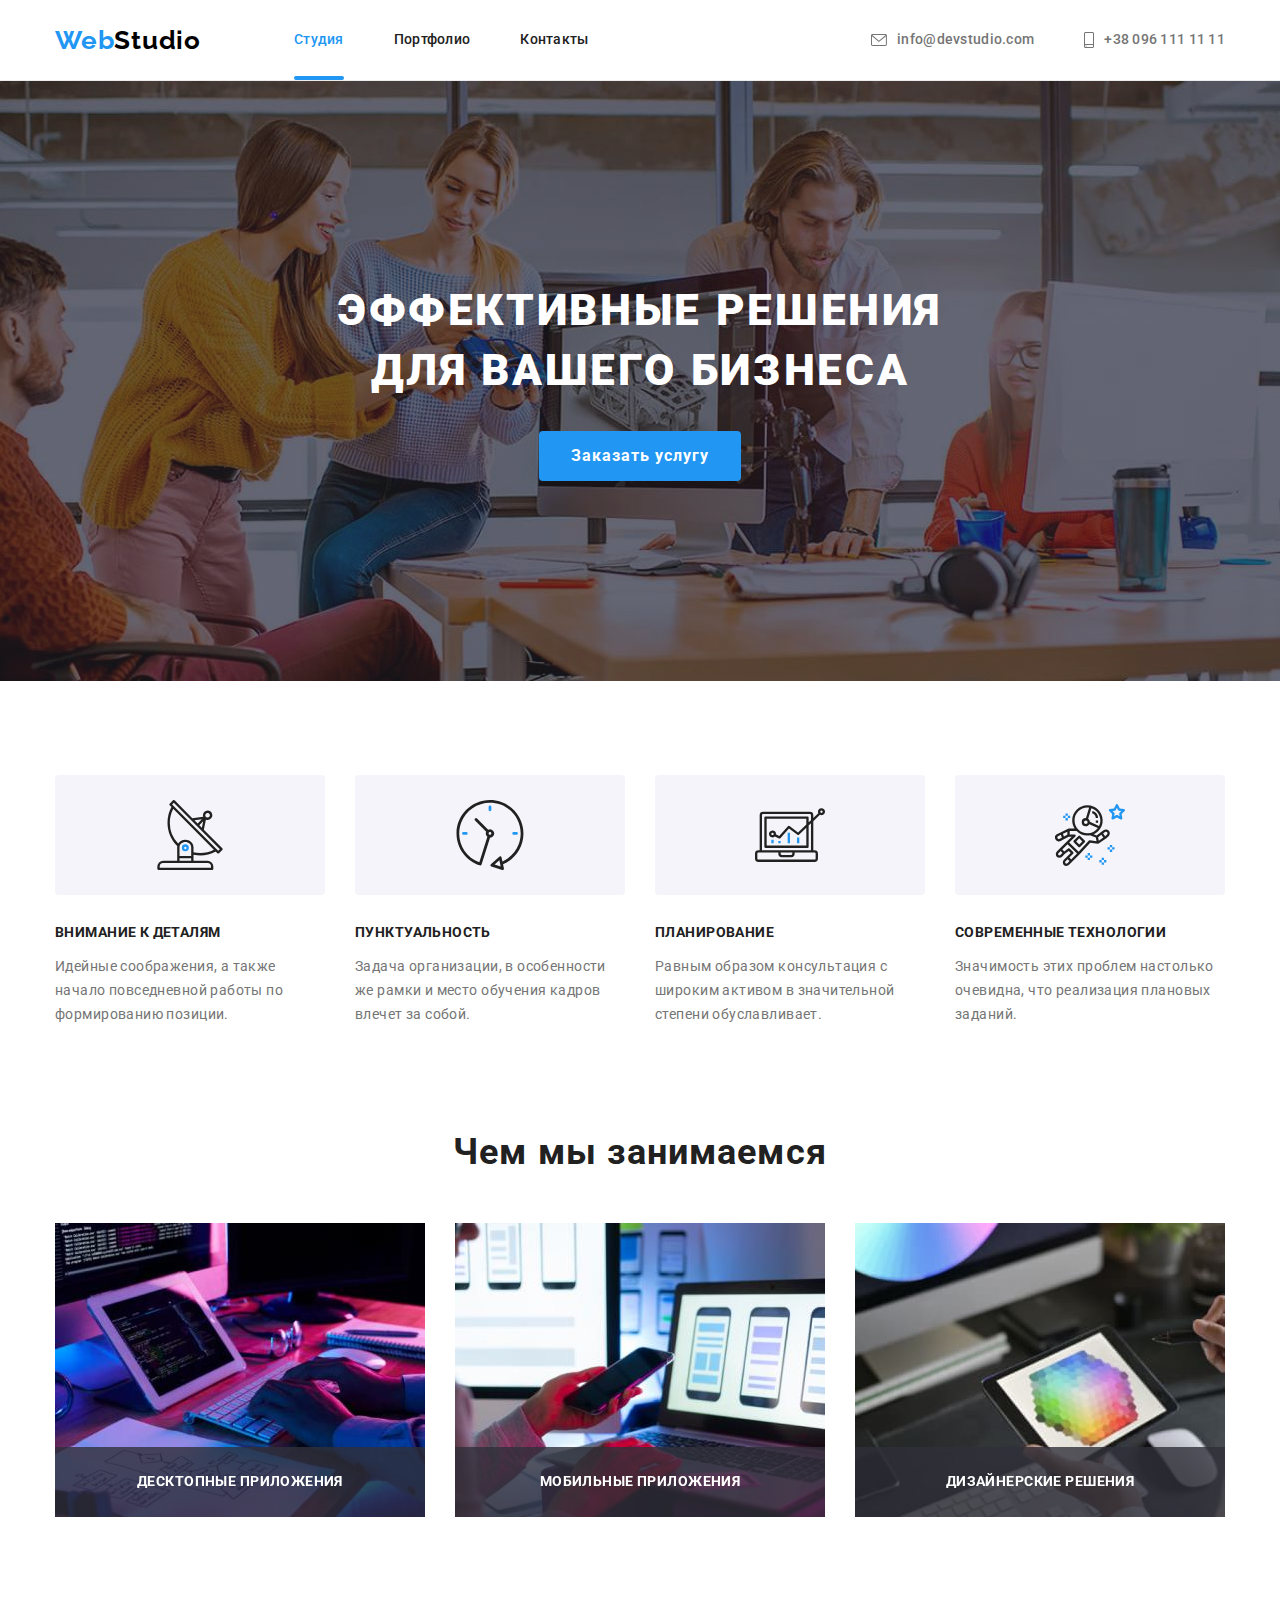
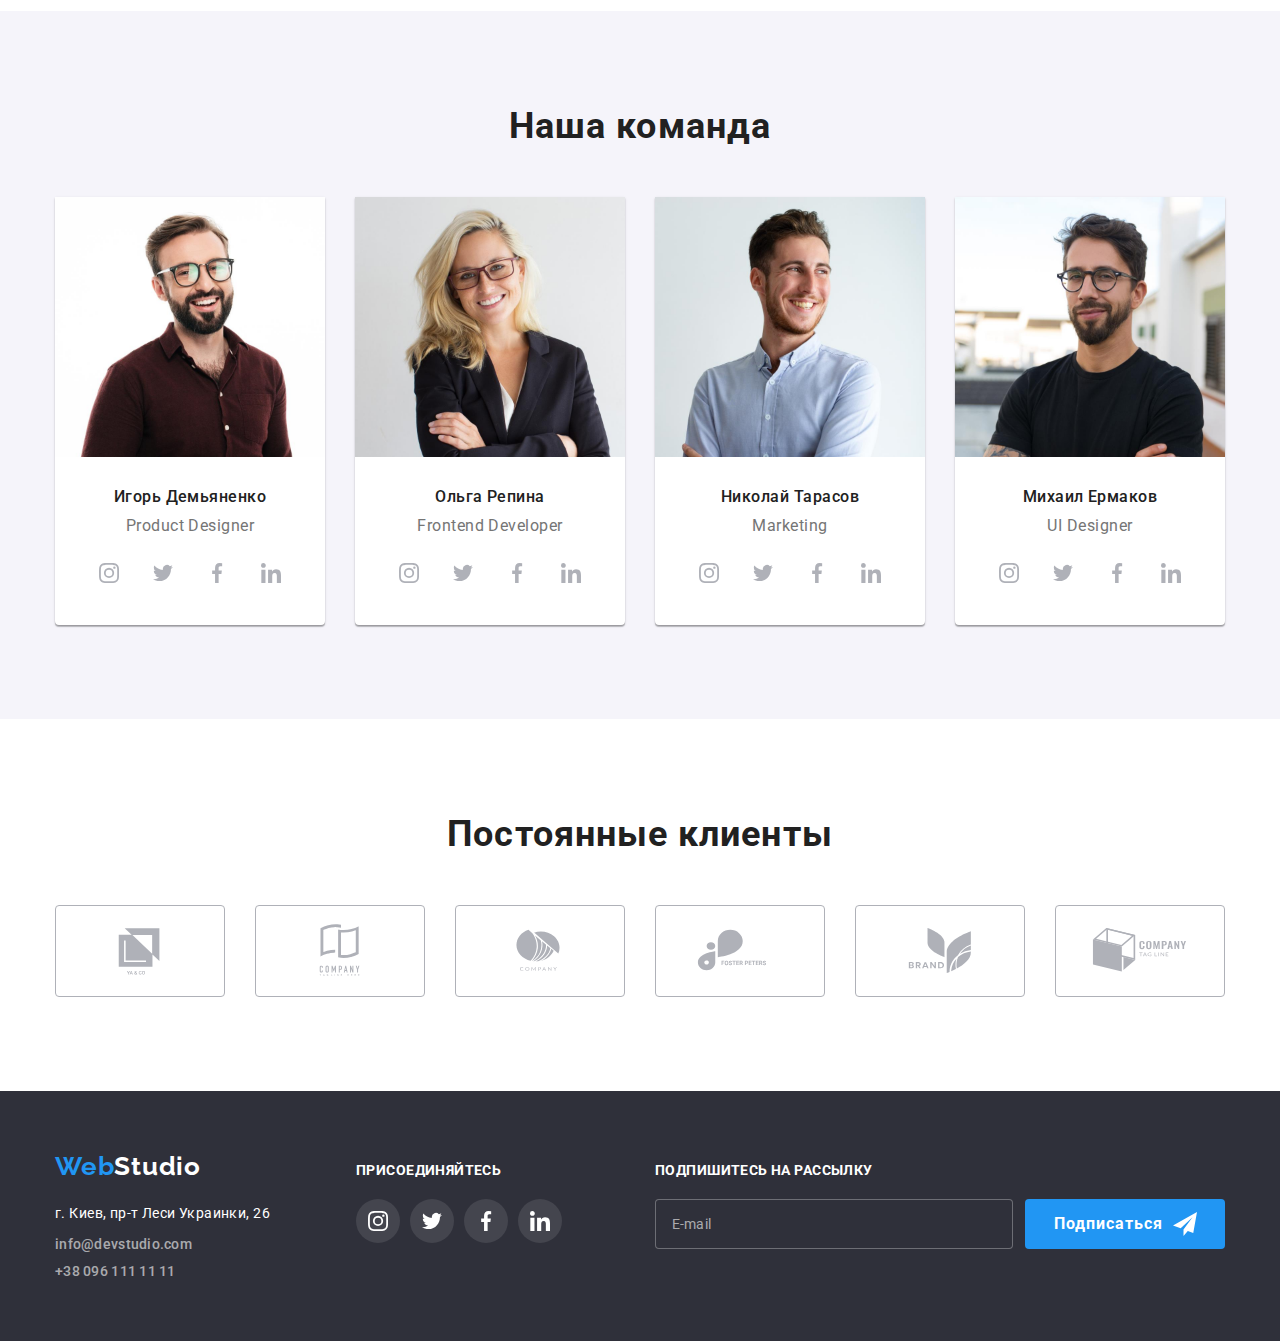
==== commit 94900448: "bem" ====
--- a/index.html
+++ b/index.html
@@ -404,45 +404,45 @@
         <div class="container">
         <div class="footer-contact">
             <a href="index.html" class="footer-contact__logo logo link cursor">Web<span class="studio_white">Studio</span></a>
-            <address class="footer-contacе__footer-address footer-address">
+            <address class="footer-contact__footer-address footer-address">
                 <a href="https://www.google.com/maps/place/Lesi+Ukrainky+Blvd,+26,+Kyiv,+02000/@50.4265807,30.5361971,17z/data=!3m1!4b1!4m5!3m4!1s0x40d4cf0e033ecbe9:0x57a4dffefec77da0!8m2!3d50.4265807!4d30.5383859"
                     target="_blank" class="footer-address__address link cursor">г. Киев, пр-т Леси Украинки, 26</a> 
-                <ul class="auth-nav list">
-                    <li class="mail"><a href="mailto:info@devstudio.com" class="contact link cursor">info@devstudio.com</a></li>
-                    <li class="phone"><a href="tel:+380961111111" class="contact link cursor">+38 096 111 11 11</a></li>
+                <ul class="footer-contact__auth-nav auth-nav list">
+                    <li class="footer-contact__mail"><a href="mailto:info@devstudio.com" class="footer-contact__contact auth-nav__contact link cursor">info@devstudio.com</a></li>
+                    <li class="footer-contact__phone"><a href="tel:+380961111111" class="footer-contact__contact auth-nav__contact link cursor">+38 096 111 11 11</a></li>
                 </ul>
             </address>
             </div>
             <div class="footer-social">
-                <p class="social title">присоединяйтесь</p>
-            <ul class="social list">
-                <li class="social-item">
-                    <a href="" class="social-link cursor">
-                        <svg class="social-icon" width="20" height="20">
+                <p class="footer-social__social-title title">присоединяйтесь</p>
+            <ul class="footer-socail__social social list">
+                <li class="social__item">
+                    <a href="" class="social__link footer-socail__link cursor">
+                        <svg class="social__icon" width="20" height="20">
                             <use href="./images/sprite.svg#icon-instagram">
                             </use>
                         </svg>
                     </a>
                 </li>
-                <li class="social-item">
-                    <a href="" class="social-link cursor">
-                        <svg class="social-icon" width="20" height="20">
+                <li class="social__item">
+                    <a href="" class="social__link footer-socail__link cursor">
+                        <svg class="social__icon" width="20" height="20">
                             <use href="./images/sprite.svg#icon-twitter">
                             </use>
                         </svg>
                     </a>
                 </li>
-                <li class="social-item">
-                    <a href="" class="social-link cursor">
-                        <svg class="social-icon" width="20" height="20">
+                <li class="social__item">
+                    <a href="" class="social__link footer-socail__link cursor">
+                        <svg class="social__icon" width="20" height="20">
                             <use href="./images/sprite.svg#icon-facebook">
                             </use>
                         </svg>
                     </a>
                 </li>
-                <li class="social-item">
-                    <a href="" class="social-link cursor">
-                        <svg class="social-icon" width="20" height="20">
+                <li class="social__item">
+                    <a href="" class="social__link footer-socail__link cursor">
+                        <svg class="social__icon" width="20" height="20">
                             <use href="./images/sprite.svg#icon-linkedin">
                             </use>
                         </svg>
@@ -451,12 +451,12 @@
             </ul>
             </div>
             <div class="footer-subscribe">
-                <p class="subscribe title">Подпишитесь на рассылку</p>
-                <form class="footer-form">
-                    <label class="subscribe-label">
-                        <input type="email" name="email" placeholder="E-mail" class="footer-input" />
+                <p class="footer-subscribe__subscribe-title title">Подпишитесь на рассылку</p>
+                <form class="footer-subscribe__footer-form footer-form">
+                    <label class="footer-form__subscribe-label">
+                        <input type="email" name="email" placeholder="E-mail" class="footer-form__input" />
                     </label>
-                    <button type="submit" class="button primary cursor">Подписаться
+                    <button type="submit" class="button button_primary footer-form__button_primary cursor">Подписаться
                         <svg class="subscribe-icon" width="24" height="24">
                             <use href="./images/icons.svg#icon-icon-send">
                             </use>
--- a/css/main.min.css
+++ b/css/main.min.css
@@ -1,4 +1,4 @@
 /*! modern-normalize v1.1.0 | MIT License | https://github.com/sindresorhus/modern-normalize */*,::after,::before{box-sizing:border-box}html{-moz-tab-size:4;tab-size:4}html{line-height:1.15;-webkit-text-size-adjust:100%}body{margin:0}body{font-family:system-ui, -apple-system, "Segoe UI", Roboto, Helvetica, Arial,  sans-serif, "Apple Color Emoji", "Segoe UI Emoji"}hr{height:0;color:inherit}abbr[title]{text-decoration:underline dotted}b,strong{font-weight:bolder}code,kbd,pre,samp{font-family:ui-monospace, SFMono-Regular, Consolas, "Liberation Mono", Menlo,- monospace;font-size:1em}small{font-size:80%}sub,sup{font-size:75%;line-height:0;position:relative;vertical-align:baseline}sub{bottom:-0.25em}sup{top:-0.5em}table{text-indent:0;border-color:inherit}button,input,optgroup,select,textarea{font-family:inherit;font-size:100%;line-height:1.15;margin:0}button,select{text-transform:none}[type="button"],[type="reset"],[type="submit"],button{-webkit-appearance:button}::-moz-focus-inner{border-style:none;padding:0}:-moz-focusring{outline:1px dotted ButtonText}:-moz-ui-invalid{box-shadow:none}legend{padding:0}progress{vertical-align:baseline}::-webkit-inner-spin-button,::-webkit-outer-spin-button{height:auto}[type="search"]{-webkit-appearance:textfield;outline-offset:-2px}::-webkit-search-decoration{-webkit-appearance:none}::-webkit-file-upload-button{-webkit-appearance:button;font:inherit}summary{display:list-item}:root{--background-color: #ffffff;--secondary-background-color: #f5f4fa;--text-color: #757575;--hero-title: #ffffff;--section-title-color: #212121;--title-text-color: #212121;--accent-color: #2196f3;--hover-color: #188ce8;--footer-color: #2f303a;--border-color: #eeeeee;--border-color-header: #ececec;--hero-background: #2f303a;--icon-page: #afb1b8;--overlay-text-color: #ffffff;--white-color: #ffffff;--black-color: black}.feature-section__title,.social.title,.subscribe.title{font-weight:700;font-size:14px;line-height:1.14;letter-spacing:0.03em;text-transform:uppercase}.auth-nav__mail-icon,.auth-nav__phone-icon{display:inline-block;align-items:center;margin-right:10px;fill:currentColor}img{display:block}button,link{cursor:pointer}.visually-hidden{position:absolute;white-space:nowrap;width:1px;height:1px;overflow:hidden;border:0;padding:0;clip:rect(0 0 0 0);clip-path:inset(50%);margin:-1px}.logo{color:var(--accent-color);text-decoration:none;font-family:"Raleway", sans-serif;font-style:normal;font-weight:700;font-size:26px;line-height:1.19;letter-spacing:.03em}.logo .studio{color:#000000}body{background-color:var(--background-color);color:var(--text-color);font-family:"Roboto", sans-serif;font-weight:400;font-style:normal}.list{padding:0;margin:0;list-style:none}.link{text-decoration:none;margin:0;display:block}.section{padding-top:94px;padding-bottom:94px}.title{color:var(--title-text-color)}.cursor{cursor:pointer}.section-title{margin-top:0;margin-bottom:50px;color:var(--section-title-color);font-weight:700;font-size:36px;line-height:1.17;letter-spacing:.03em;text-align:center}.button{display:inline-block;text-align:center;border-radius:4px;padding:10px 32px;border:none;color:var(--title-text-color);background-color:var(--secondary-background-color)}.button_primary{min-height:50px;min-width:200px;align-items:center;color:var(--background-color);background-color:var(--accent-color);font-weight:700;font-size:16;line-height:1.87;letter-spacing:.06em;transition-property:background-color;transition-duration:250ms;transition-timing-function:cubic-bezier(0.4, 0, 0.2, 1)}.button_primary:hover,.button_primary:focus{color:var(--background-color);background-color:var(--hover-color)}.button.filter{padding:6px 22px;min-width:73px;font-weight:500;font-size:16px;line-height:1.62;letter-spacing:.03em;transition-property:color, background-color, box-shadow;transition-duration:250ms;transition-timing-function:cubic-bezier(0.4, 0, 0.2, 1)}.button.filter:hover,.button.filter:focus{color:var(--background-color);background-color:var(--hover-color);box-shadow:0px 3px 1px rgba(0,0,0,0.1),0px 1px 2px rgba(0,0,0,0.08),0px 2px 2px rgba(0,0,0,0.12)}.button.filter.current{color:var(--background-color);background-color:var(--accent-color);transition-property:color, background-color, box-shadow;transition-duration:250ms;transition-timing-function:cubic-bezier(0.4, 0, 0.2, 1)}.button.filter.current:hover,.button.filter.current:focus{color:var(--background-color);background-color:var(--hover-color);box-shadow:0px 3px 1px rgba(0,0,0,0.1),0px 1px 2px rgba(0,0,0,0.08),0px 2px 2px rgba(0,0,0,0.12)}.container{width:1200px;margin-left:auto;margin-right:auto;padding-left:15px;padding-right:15px}.page-header{background-color:var(--background-color);align-items:center;border-bottom:1px solid var(--border-color-header)}.page-header .container{display:flex;align-items:center}.page-header__logo{margin-right:93px;padding-top:24px;padding-bottom:24px}.site-nav__link{color:var(--title-text-color);font-weight:500;font-size:14px;line-height:1.14;letter-spacing:.02em;padding-top:32px;padding-bottom:32px;transition-property:color;transition-duration:250ms;transition-timing-function:cubic-bezier(0.4, 0, 0.2, 1)}.site-nav__link:hover,.site-nav__link:focus{color:var(--accent-color)}.site-nav__link_current{position:relative;color:var(--accent-color)}.site-nav__link_current::after{position:absolute;left:0;bottom:0;content:"";display:block;width:100%;height:4px;border-radius:2px;background-color:var(--accent-color)}.auth-nav__contact{display:inline-flex;align-items:center;color:var(--text-color);font-weight:500;font-size:14px;line-height:1.14;letter-spacing:.02em;padding-top:32px;padding-bottom:32px;transition-property:color;transition-duration:250ms;transition-timing-function:cubic-bezier(0.4, 0, 0.2, 1)}.auth-nav__contact:hover,.auth-nav__contact:focus{color:var(--accent-color)}.site-nav{display:flex}.site-nav__menu{display:block;margin-right:50px}.site-nav__menu:last-child{margin-right:0}.page-header__auth-nav{display:flex;align-items:center;margin-left:auto;justify-content:center}.auth-nav__auth{display:block;margin-right:50px}.auth-nav__auth:last-child{margin-right:0}.auth-nav__mail-icon{height:12px;width:16px}.auth-nav__phone-icon{height:16px;width:10px}.nav{display:flex;align-items:center}.hero-section__container{width:696px}.hero-section{text-align:center;padding-top:200px;padding-bottom:200px;max-width:1600px;min-height:600px;margin-left:auto;margin-right:auto;background-image:linear-gradient(to right, rgba(47,48,58,0.4), rgba(47,48,58,0.4)),url("../images/Img_hero.jpg");background-repeat:no-repeat;background-position:center}.hero-section__section-title{margin-top:0;margin-bottom:30px;color:var(--hero-title);font-weight:900;font-size:44px;line-height:1.36;letter-spacing:.06em;text-transform:uppercase}.feature-section__list{display:flex}.feature-section__item{flex-basis:calc((100% - 3 * 30px) / 4);margin-right:30px;align-items:center}.feature-section__item:last-child{margin-right:0}.feature-section__icon{display:flex;align-items:center;justify-content:center;background-color:var(--secondary-background-color);border-radius:4px;background-position:center;height:120px;width:270px;margin-bottom:30px}.feature-section__item{margin-top:0;margin-bottom:10px}.feature-section__description{margin-top:0;margin-bottom:0;font-size:14px;line-height:1.71;letter-spacing:.03em}.working-section{padding-top:0}.working-section__list{display:flex}.working-section__image{flex-basis:calc((100% - 2 * 30px) / 3);margin-right:30px}.working-section__image:last-child{margin-right:0}.working-section__image-thumb{position:relative;overflow:hidden;height:100%;width:100%}.working-section__image-overlay{position:absolute;bottom:0;left:0;width:100%;height:70px;background-color:rgba(47,48,58,0.8)}.working-section__text-image{position:absolute;top:50%;left:50%;transform:translate(-50%, -50%);margin:0;width:370px;font-weight:700;font-size:14px;line-height:1.14;letter-spacing:.03em;text-align:center;text-transform:uppercase;color:var(--overlay-text-color)}.team-section{background-color:var(--secondary-background-color)}.team-section__list{display:flex}.team-list__card{flex-basis:calc((100% - 3 * 30px) / 4);margin-right:30px;background:#ffffff;box-shadow:0px 1px 3px rgba(0,0,0,0.12),0px 1px 1px rgba(0,0,0,0.14),0px 2px 1px rgba(0,0,0,0.2);border-radius:0px 0px 4px 4px}.team-list__card:last-child{margin-right:0}.team-list__team-card{padding-top:30px;padding-bottom:30px}.team-list__title{margin-top:0;margin-bottom:10px;font-weight:500;font-size:16px;line-height:1.19;letter-spacing:.03em;text-align:center}.team-list__description{margin-top:0;margin-bottom:16px;font-size:16px;line-height:1.19;letter-spacing:.03em;text-align:center}.social__link:hover,.social__link:focus{background-color:var(--accent-color);fill:white}.social{display:flex;justify-content:center}.social__item{display:flex;width:44px;height:44px;margin-right:10px}.social__item:last-child{margin-right:0}.social__link{display:flex;align-items:center;justify-content:center;width:44px;height:44px;border-radius:50%;padding:0px;fill:var(--icon-page);background-color:rgba(255,255,255,0.1);transition-property:background-color, fill;transition-duration:250ms;transition-timing-function:cubic-bezier(0.4, 0, 0.2, 1)}.social__icon{color:currentColor}.client-section__list{display:flex;justify-content:center}.client-list__item{display:flex;align-items:center;justify-content:center;width:170px;height:92px;padding:0;margin-right:30px}.client-list__item:last-child{margin-right:0px}.client-list__link{display:flex;align-items:center;justify-content:center;width:170px;height:92px;border:1px solid var(--icon-page);border-radius:4px;padding:0;color:var(--icon-page);transition-property:color, border;transition-duration:250ms;transition-timing-function:cubic-bezier(0.4, 0, 0.2, 1)}.client-list__link:hover,.client-list__link:focus{background-color:var(--background-color);color:var(--accent-color);border:1px solid var(--accent-color)}.client-list__icon{fill:currentColor;transition-property:fill;transition-duration:250ms;transition-timing-function:cubic-bezier(0.4, 0, 0.2, 1)}.client-list__icon:hover,.client-list__icon:focus{fill:var(--accent-color)}.footer{padding-top:60px;padding-bottom:60px;background-color:var(--footer-color)}.footer-contact__logo{display:inline-block;margin-bottom:20px}.studio_white{color:var(--background-color)}.footer-address__address{color:var(--background-color);font-style:normal;font-size:14px;line-height:1.71;letter-spacing:.03em;transition-property:color;transition-duration:250ms;transition-timing-function:cubic-bezier(0.4, 0, 0.2, 1)}.footer-address__address:hover,.footer-address__address:focus{color:var(--accent-color)}.footer-address .contact{color:rgba(255,255,255,0.6);padding:0}.footer .address{margin-bottom:9px}.footer .mail{margin-bottom:9px}.footer-social .social-link{fill:white;transition-property:background-color;transition-duration:250ms;transition-timing-function:cubic-bezier(0.4, 0, 0.2, 1)}.social.title,.subscribe.title{color:white;margin-bottom:20px;margin-top:0px}.footer-social,.footer-subscribe{display:flex;align-items:flex-start;flex-direction:column}.footer-social{margin-right:93px}.footer .container{display:flex;align-items:baseline}.footer-contact{flex-grow:1;margin-right:70px}.footer-form{display:flex;align-items:center;width:570px}.footer-input{width:358px;height:50px;margin:0px;padding-left:16px;padding-top:15px;padding-bottom:15px;background-color:var(--footer-color);border:1px solid rgba(255,255,255,0.3);box-sizing:border-box;border-radius:4px;outline:none;font-size:14px;line-height:1.14;letter-spacing:.01em;color:var(--background-color);transition-property:filter;transition-duration:250ms;transition-timing-function:cubic-bezier(0.4, 0, 0.2, 1)}.footer-input:hover,.footer-input:focus{filter:drop-shadow(0px 4px 4px rgba(0,0,0,0.15))}.footer-input::placeholder{color:rgba(255,255,255,0.6)}.subscribe-label{margin-right:12px}.footer .button.primary{display:flex;justify-content:space-between;padding-left:29px;padding-right:28px}.section.filter .list{display:flex;justify-content:center}.list-filter{margin-bottom:50px}.list-button:not(:last-child){margin-right:8px}.flex-container{display:flex;flex-wrap:wrap}.flex-element{flex-basis:calc((100% - 2 * 30px) / 3);margin-right:30px;margin-bottom:30px}.flex-element:nth-child(3n){margin-right:0}.flex-element:nth-last-child(-n+3){margin-bottom:0}.flex-element .link{box-shadow:none;transition-property:box-shadow;transition-duration:250ms;transition-timing-function:cubic-bezier(0.4, 0, 0.2, 1)}.flex-element .link:hover,.flex-element .link:focus{box-shadow:0px 1px 1px rgba(0,0,0,0.12),0px 4px 4px rgba(0,0,0,0.06),1px 4px 6px rgba(0,0,0,0.16)}.flex-element .link:hover:hover .text-overlay,.flex-element .link:hover:focus .text-overlay,.flex-element .link:focus:hover .text-overlay,.flex-element .link:focus:focus .text-overlay{transform:translateY(0%)}.portfolio-card{border-bottom:1px solid var(--border-color);border-right:1px solid var(--border-color);border-left:1px solid var(--border-color);padding:20px 24px}.portfolio-thumb{position:relative;height:100%;width:100%;overflow:hidden}.text-overlay{position:absolute;top:0;left:0;width:100%;height:100%;background-color:rgba(33,150,243,0.9);transform:translateY(104%);transition-property:transform;transition-duration:250ms;transition-timing-function:cubic-bezier(0.4, 0, 0.2, 1)}.portfolio-overlay{position:absolute;top:50%;left:50%;transform:translate(-50%, -50%);margin:0;width:322px;font-size:18px;line-height:1.56;letter-spacing:.03em;color:var(--overlay-text-color)}.portfolio .title{margin-top:0;margin-bottom:4px;font-weight:700;font-size:18;line-height:2;letter-spacing:.06em}.portfolio .description{margin-top:0;margin-bottom:0;font-size:16;line-height:1.87;letter-spacing:.03em;color:var(--text-color)}.backdrop{position:fixed;top:0;left:0;width:100%;height:100%;background-color:rgba(0,0,0,0.2);opacity:1;transition-property:transform, opacity;transition-duration:250ms;transition-timing-function:cubic-bezier(0.4, 0, 0.2, 1)}.backdrop.is-hidden{opacity:0;pointer-events:none}.modal{position:absolute;top:50%;left:50%;transform:translate(-50%, -50%) scale(1);min-width:528px;background-color:white;opacity:1;transition-property:transform, opacity;transition-duration:250ms;transition-timing-function:cubic-bezier(0.4, 0, 0.2, 1)}.modal__close{position:absolute;top:8px;right:8px;display:flex;align-items:center;justify-content:center;width:30px;height:30px;background-color:white;color:#000000;border-radius:50%;border:1px solid rgba(0,0,0,0.1)}.modal__close-icon{position:absolute;width:18px;height:18px;fill:currentColor;transition-property:fill;transition-duration:250ms;transition-timing-function:cubic-bezier(0.4, 0, 0.2, 1)}.modal__close-icon:hover,.modal__close-icon:focus{fill:var(--accent-color)}.backdrop.is-hidden .modal{transform:translate(-50%, -50%) scale(0.9);opacity:0}.form-container{display:flex;flex-direction:column;padding:40px}.form-container__modal-header{text-align:center;font-weight:700;font-size:20px;line-height:1.15;letter-spacing:.03em;color:var(--title-text-color);padding:0;margin-top:0px;margin-bottom:12px}.form-container__modal-label{position:relative;display:flex;flex-direction:column;margin-bottom:10px;font-size:12px;line-height:1.16;letter-spacing:.01em;color:var(--text-color)}.form-container__modal-label:nth-child(4){margin-bottom:20px}.form-container__modal-input{display:block;width:448px;height:40px;padding:0;padding-left:42px;margin-top:4px;border:1px solid rgba(33,33,33,0.2);box-sizing:border-box;border-radius:4px;outline:none;font-size:14px;line-height:1.14;letter-spacing:.01em;color:var(--text-color);transition-property:border;transition-duration:250ms;transition-timing-function:cubic-bezier(0.4, 0, 0.2, 1)}.form-container__modal-input:focus{border:1px solid var(--accent-color)}.form-container__modal-input:focus+.form-container__modal-icon{fill:var(--accent-color)}.form-container__modal-input::placeholder{font-size:14px;line-height:1.14;letter-spacing:.01em;color:rgba(117,117,117,0.5)}.form-container__modal-icon{position:absolute;left:12px;bottom:11px;width:18px;height:18px;color:var(--title-text-color);fill:currentColor;transition-property:fill;transition-duration:250ms;transition-timing-function:cubic-bezier(0.4, 0, 0.2, 1)}.form-container__modal-input.comment{min-height:120px;resize:none;padding-top:12px;padding:12px;padding-left:16px;padding-right:16px}.form-container__modal-label.check{display:flex;align-items:center;flex-direction:row;justify-content:center;margin-bottom:30px;font-size:14px;line-height:1.71;letter-spacing:.03em;color:var(--text-color)}.form-container__modal-input.checkbox{position:absolute;width:1px;height:1px;margin:-1px;border:0;padding:0;clip:rect(0 0 0 0);overflow:hidden}.form-container__modal-input.checkbox:checked+.form-container__check-item{background-color:var(--accent-color);border-color:var(--accent-color)}.form-container__modal-label .link{text-decoration-line:underline;color:var(--accent-color)}.form-send{display:block;margin:auto}.form-container__check-item{display:flex;align-items:center;justify-content:center;height:15px;width:16px;margin-right:8px;border:2px solid var(--title-text-color);border-radius:2px;transition-property:color, background-color, border;transition-duration:250ms;transition-timing-function:cubic-bezier(0.4, 0, 0.2, 1)}.form-container__check-item:hover,.form-container__check-item:focus{border:2px solid var(--accent-color)}.form-container__check-icon{fill:white}
+ monospace;font-size:1em}small{font-size:80%}sub,sup{font-size:75%;line-height:0;position:relative;vertical-align:baseline}sub{bottom:-0.25em}sup{top:-0.5em}table{text-indent:0;border-color:inherit}button,input,optgroup,select,textarea{font-family:inherit;font-size:100%;line-height:1.15;margin:0}button,select{text-transform:none}[type="button"],[type="reset"],[type="submit"],button{-webkit-appearance:button}::-moz-focus-inner{border-style:none;padding:0}:-moz-focusring{outline:1px dotted ButtonText}:-moz-ui-invalid{box-shadow:none}legend{padding:0}progress{vertical-align:baseline}::-webkit-inner-spin-button,::-webkit-outer-spin-button{height:auto}[type="search"]{-webkit-appearance:textfield;outline-offset:-2px}::-webkit-search-decoration{-webkit-appearance:none}::-webkit-file-upload-button{-webkit-appearance:button;font:inherit}summary{display:list-item}:root{--background-color: #ffffff;--secondary-background-color: #f5f4fa;--text-color: #757575;--hero-title: #ffffff;--section-title-color: #212121;--title-text-color: #212121;--accent-color: #2196f3;--hover-color: #188ce8;--footer-color: #2f303a;--border-color: #eeeeee;--border-color-header: #ececec;--hero-background: #2f303a;--icon-page: #afb1b8;--overlay-text-color: #ffffff;--white-color: #ffffff;--black-color: black}.feature-section__title,.footer-social__social-title,.footer-subscribe__subscribe-title{font-weight:700;font-size:14px;line-height:1.14;letter-spacing:0.03em;text-transform:uppercase}.auth-nav__mail-icon,.auth-nav__phone-icon{display:inline-block;align-items:center;margin-right:10px;fill:currentColor}img{display:block}button,link{cursor:pointer}.visually-hidden{position:absolute;white-space:nowrap;width:1px;height:1px;overflow:hidden;border:0;padding:0;clip:rect(0 0 0 0);clip-path:inset(50%);margin:-1px}.logo{color:var(--accent-color);text-decoration:none;font-family:"Raleway", sans-serif;font-style:normal;font-weight:700;font-size:26px;line-height:1.19;letter-spacing:.03em}.logo .studio{color:#000000}body{background-color:var(--background-color);color:var(--text-color);font-family:"Roboto", sans-serif;font-weight:400;font-style:normal}.list{padding:0;margin:0;list-style:none}.link{text-decoration:none;margin:0;display:block}.section{padding-top:94px;padding-bottom:94px}.title{color:var(--title-text-color)}.cursor{cursor:pointer}.section-title{margin-top:0;margin-bottom:50px;color:var(--section-title-color);font-weight:700;font-size:36px;line-height:1.17;letter-spacing:.03em;text-align:center}.button{display:inline-block;text-align:center;border-radius:4px;padding:10px 32px;border:none;color:var(--title-text-color);background-color:var(--secondary-background-color)}.button_primary{min-height:50px;min-width:200px;align-items:center;color:var(--background-color);background-color:var(--accent-color);font-weight:700;font-size:16;line-height:1.87;letter-spacing:.06em;transition-property:background-color;transition-duration:250ms;transition-timing-function:cubic-bezier(0.4, 0, 0.2, 1)}.button_primary:hover,.button_primary:focus{color:var(--background-color);background-color:var(--hover-color)}.button.filter{padding:6px 22px;min-width:73px;font-weight:500;font-size:16px;line-height:1.62;letter-spacing:.03em;transition-property:color, background-color, box-shadow;transition-duration:250ms;transition-timing-function:cubic-bezier(0.4, 0, 0.2, 1)}.button.filter:hover,.button.filter:focus{color:var(--background-color);background-color:var(--hover-color);box-shadow:0px 3px 1px rgba(0,0,0,0.1),0px 1px 2px rgba(0,0,0,0.08),0px 2px 2px rgba(0,0,0,0.12)}.button.filter.current{color:var(--background-color);background-color:var(--accent-color);transition-property:color, background-color, box-shadow;transition-duration:250ms;transition-timing-function:cubic-bezier(0.4, 0, 0.2, 1)}.button.filter.current:hover,.button.filter.current:focus{color:var(--background-color);background-color:var(--hover-color);box-shadow:0px 3px 1px rgba(0,0,0,0.1),0px 1px 2px rgba(0,0,0,0.08),0px 2px 2px rgba(0,0,0,0.12)}.container{width:1200px;margin-left:auto;margin-right:auto;padding-left:15px;padding-right:15px}.page-header{background-color:var(--background-color);align-items:center;border-bottom:1px solid var(--border-color-header)}.page-header .container{display:flex;align-items:center}.page-header__logo{margin-right:93px;padding-top:24px;padding-bottom:24px}.site-nav__link{color:var(--title-text-color);font-weight:500;font-size:14px;line-height:1.14;letter-spacing:.02em;padding-top:32px;padding-bottom:32px;transition-property:color;transition-duration:250ms;transition-timing-function:cubic-bezier(0.4, 0, 0.2, 1)}.site-nav__link:hover,.site-nav__link:focus{color:var(--accent-color)}.site-nav__link_current{position:relative;color:var(--accent-color)}.site-nav__link_current::after{position:absolute;left:0;bottom:0;content:"";display:block;width:100%;height:4px;border-radius:2px;background-color:var(--accent-color)}.auth-nav__contact{display:inline-flex;align-items:center;color:var(--text-color);font-weight:500;font-size:14px;line-height:1.14;letter-spacing:.02em;padding-top:32px;padding-bottom:32px;transition-property:color;transition-duration:250ms;transition-timing-function:cubic-bezier(0.4, 0, 0.2, 1)}.auth-nav__contact:hover,.auth-nav__contact:focus{color:var(--accent-color)}.site-nav{display:flex}.site-nav__menu{display:block;margin-right:50px}.site-nav__menu:last-child{margin-right:0}.page-header__auth-nav{display:flex;align-items:center;margin-left:auto;justify-content:center}.auth-nav__auth{display:block;margin-right:50px}.auth-nav__auth:last-child{margin-right:0}.auth-nav__mail-icon{height:12px;width:16px}.auth-nav__phone-icon{height:16px;width:10px}.nav{display:flex;align-items:center}.hero-section__container{width:696px}.hero-section{text-align:center;padding-top:200px;padding-bottom:200px;max-width:1600px;min-height:600px;margin-left:auto;margin-right:auto;background-image:linear-gradient(to right, rgba(47,48,58,0.4), rgba(47,48,58,0.4)),url("../images/Img_hero.jpg");background-repeat:no-repeat;background-position:center}.hero-section__section-title{margin-top:0;margin-bottom:30px;color:var(--hero-title);font-weight:900;font-size:44px;line-height:1.36;letter-spacing:.06em;text-transform:uppercase}.feature-section__list{display:flex}.feature-section__item{flex-basis:calc((100% - 3 * 30px) / 4);margin-right:30px;align-items:center}.feature-section__item:last-child{margin-right:0}.feature-section__icon{display:flex;align-items:center;justify-content:center;background-color:var(--secondary-background-color);border-radius:4px;background-position:center;height:120px;width:270px;margin-bottom:30px}.feature-section__item{margin-top:0;margin-bottom:10px}.feature-section__description{margin-top:0;margin-bottom:0;font-size:14px;line-height:1.71;letter-spacing:.03em}.working-section{padding-top:0}.working-section__list{display:flex}.working-section__image{flex-basis:calc((100% - 2 * 30px) / 3);margin-right:30px}.working-section__image:last-child{margin-right:0}.working-section__image-thumb{position:relative;overflow:hidden;height:100%;width:100%}.working-section__image-overlay{position:absolute;bottom:0;left:0;width:100%;height:70px;background-color:rgba(47,48,58,0.8)}.working-section__text-image{position:absolute;top:50%;left:50%;transform:translate(-50%, -50%);margin:0;width:370px;font-weight:700;font-size:14px;line-height:1.14;letter-spacing:.03em;text-align:center;text-transform:uppercase;color:var(--overlay-text-color)}.team-section{background-color:var(--secondary-background-color)}.team-section__list{display:flex}.team-list__card{flex-basis:calc((100% - 3 * 30px) / 4);margin-right:30px;background:#ffffff;box-shadow:0px 1px 3px rgba(0,0,0,0.12),0px 1px 1px rgba(0,0,0,0.14),0px 2px 1px rgba(0,0,0,0.2);border-radius:0px 0px 4px 4px}.team-list__card:last-child{margin-right:0}.team-list__team-card{padding-top:30px;padding-bottom:30px}.team-list__title{margin-top:0;margin-bottom:10px;font-weight:500;font-size:16px;line-height:1.19;letter-spacing:.03em;text-align:center}.team-list__description{margin-top:0;margin-bottom:16px;font-size:16px;line-height:1.19;letter-spacing:.03em;text-align:center}.social__link:hover,.social__link:focus{background-color:var(--accent-color);fill:white}.social{display:flex;justify-content:center}.social__item{display:flex;width:44px;height:44px;margin-right:10px}.social__item:last-child{margin-right:0}.social__link{display:flex;align-items:center;justify-content:center;width:44px;height:44px;border-radius:50%;padding:0px;fill:var(--icon-page);background-color:rgba(255,255,255,0.1);transition-property:background-color, fill;transition-duration:250ms;transition-timing-function:cubic-bezier(0.4, 0, 0.2, 1)}.social__icon{color:currentColor}.client-section__list{display:flex;justify-content:center}.client-list__item{display:flex;align-items:center;justify-content:center;width:170px;height:92px;padding:0;margin-right:30px}.client-list__item:last-child{margin-right:0px}.client-list__link{display:flex;align-items:center;justify-content:center;width:170px;height:92px;border:1px solid var(--icon-page);border-radius:4px;padding:0;color:var(--icon-page);transition-property:color, border;transition-duration:250ms;transition-timing-function:cubic-bezier(0.4, 0, 0.2, 1)}.client-list__link:hover,.client-list__link:focus{background-color:var(--background-color);color:var(--accent-color);border:1px solid var(--accent-color)}.client-list__icon{fill:currentColor;transition-property:fill;transition-duration:250ms;transition-timing-function:cubic-bezier(0.4, 0, 0.2, 1)}.client-list__icon:hover,.client-list__icon:focus{fill:var(--accent-color)}.footer{padding-top:60px;padding-bottom:60px;background-color:var(--footer-color)}.footer-contact__logo{display:inline-block;margin-bottom:20px}.studio_white{color:var(--background-color)}.footer-address__address{color:var(--background-color);font-style:normal;font-size:14px;line-height:1.71;letter-spacing:.03em;transition-property:color;transition-duration:250ms;transition-timing-function:cubic-bezier(0.4, 0, 0.2, 1)}.footer-address__address:hover,.footer-address__address:focus{color:var(--accent-color)}.footer-contact__contact{color:rgba(255,255,255,0.6);padding:0;font-style:normal}.footer-address__address{margin-bottom:9px}.footer-contact__mail{margin-bottom:9px}.footer-socail__link{fill:white;transition-property:background-color;transition-duration:250ms;transition-timing-function:cubic-bezier(0.4, 0, 0.2, 1)}.footer-social__social-title,.footer-subscribe__subscribe-title{color:white;margin-bottom:20px;margin-top:0px;display:flex;align-items:flex-start;flex-direction:column}.footer-social{margin-right:93px}.footer .container{display:flex;align-items:baseline}.footer-contact{flex-grow:1;margin-right:70px}.footer-subscribe__footer-form{display:flex;align-items:center;width:570px}.footer-form__input{width:358px;height:50px;margin:0px;padding-left:16px;padding-top:15px;padding-bottom:15px;background-color:var(--footer-color);border:1px solid rgba(255,255,255,0.3);box-sizing:border-box;border-radius:4px;outline:none;font-size:14px;line-height:1.14;letter-spacing:.01em;color:var(--background-color);transition-property:filter;transition-duration:250ms;transition-timing-function:cubic-bezier(0.4, 0, 0.2, 1)}.footer-form__input:hover,.footer-form__input:focus{filter:drop-shadow(0px 4px 4px rgba(0,0,0,0.15))}.footer-form__input::placeholder{color:rgba(255,255,255,0.6)}.footer-form__subscribe-label{margin-right:12px}.footer-form__button_primary{display:flex;justify-content:space-between;padding-left:29px;padding-right:28px}.section.filter .list{display:flex;justify-content:center}.list-filter{margin-bottom:50px}.list-button:not(:last-child){margin-right:8px}.flex-container{display:flex;flex-wrap:wrap}.flex-element{flex-basis:calc((100% - 2 * 30px) / 3);margin-right:30px;margin-bottom:30px}.flex-element:nth-child(3n){margin-right:0}.flex-element:nth-last-child(-n+3){margin-bottom:0}.flex-element .link{box-shadow:none;transition-property:box-shadow;transition-duration:250ms;transition-timing-function:cubic-bezier(0.4, 0, 0.2, 1)}.flex-element .link:hover,.flex-element .link:focus{box-shadow:0px 1px 1px rgba(0,0,0,0.12),0px 4px 4px rgba(0,0,0,0.06),1px 4px 6px rgba(0,0,0,0.16)}.flex-element .link:hover:hover .text-overlay,.flex-element .link:hover:focus .text-overlay,.flex-element .link:focus:hover .text-overlay,.flex-element .link:focus:focus .text-overlay{transform:translateY(0%)}.portfolio-card{border-bottom:1px solid var(--border-color);border-right:1px solid var(--border-color);border-left:1px solid var(--border-color);padding:20px 24px}.portfolio-thumb{position:relative;height:100%;width:100%;overflow:hidden}.text-overlay{position:absolute;top:0;left:0;width:100%;height:100%;background-color:rgba(33,150,243,0.9);transform:translateY(104%);transition-property:transform;transition-duration:250ms;transition-timing-function:cubic-bezier(0.4, 0, 0.2, 1)}.portfolio-overlay{position:absolute;top:50%;left:50%;transform:translate(-50%, -50%);margin:0;width:322px;font-size:18px;line-height:1.56;letter-spacing:.03em;color:var(--overlay-text-color)}.portfolio .title{margin-top:0;margin-bottom:4px;font-weight:700;font-size:18;line-height:2;letter-spacing:.06em}.portfolio .description{margin-top:0;margin-bottom:0;font-size:16;line-height:1.87;letter-spacing:.03em;color:var(--text-color)}.backdrop{position:fixed;top:0;left:0;width:100%;height:100%;background-color:rgba(0,0,0,0.2);opacity:1;transition-property:transform, opacity;transition-duration:250ms;transition-timing-function:cubic-bezier(0.4, 0, 0.2, 1)}.backdrop.is-hidden{opacity:0;pointer-events:none}.modal{position:absolute;top:50%;left:50%;transform:translate(-50%, -50%) scale(1);min-width:528px;background-color:white;opacity:1;transition-property:transform, opacity;transition-duration:250ms;transition-timing-function:cubic-bezier(0.4, 0, 0.2, 1)}.modal__close{position:absolute;top:8px;right:8px;display:flex;align-items:center;justify-content:center;width:30px;height:30px;background-color:white;color:#000000;border-radius:50%;border:1px solid rgba(0,0,0,0.1)}.modal__close-icon{position:absolute;width:18px;height:18px;fill:currentColor;transition-property:fill;transition-duration:250ms;transition-timing-function:cubic-bezier(0.4, 0, 0.2, 1)}.modal__close-icon:hover,.modal__close-icon:focus{fill:var(--accent-color)}.backdrop.is-hidden .modal{transform:translate(-50%, -50%) scale(0.9);opacity:0}.form-container{display:flex;flex-direction:column;padding:40px}.form-container__modal-header{text-align:center;font-weight:700;font-size:20px;line-height:1.15;letter-spacing:.03em;color:var(--title-text-color);padding:0;margin-top:0px;margin-bottom:12px}.form-container__modal-label{position:relative;display:flex;flex-direction:column;margin-bottom:10px;font-size:12px;line-height:1.16;letter-spacing:.01em;color:var(--text-color)}.form-container__modal-label:nth-child(4){margin-bottom:20px}.form-container__modal-input{display:block;width:448px;height:40px;padding:0;padding-left:42px;margin-top:4px;border:1px solid rgba(33,33,33,0.2);box-sizing:border-box;border-radius:4px;outline:none;font-size:14px;line-height:1.14;letter-spacing:.01em;color:var(--text-color);transition-property:border;transition-duration:250ms;transition-timing-function:cubic-bezier(0.4, 0, 0.2, 1)}.form-container__modal-input:focus{border:1px solid var(--accent-color)}.form-container__modal-input:focus+.form-container__modal-icon{fill:var(--accent-color)}.form-container__modal-input::placeholder{font-size:14px;line-height:1.14;letter-spacing:.01em;color:rgba(117,117,117,0.5)}.form-container__modal-icon{position:absolute;left:12px;bottom:11px;width:18px;height:18px;color:var(--title-text-color);fill:currentColor;transition-property:fill;transition-duration:250ms;transition-timing-function:cubic-bezier(0.4, 0, 0.2, 1)}.form-container__modal-input.comment{min-height:120px;resize:none;padding-top:12px;padding:12px;padding-left:16px;padding-right:16px}.form-container__modal-label.check{display:flex;align-items:center;flex-direction:row;justify-content:center;margin-bottom:30px;font-size:14px;line-height:1.71;letter-spacing:.03em;color:var(--text-color)}.form-container__modal-input.checkbox{position:absolute;width:1px;height:1px;margin:-1px;border:0;padding:0;clip:rect(0 0 0 0);overflow:hidden}.form-container__modal-input.checkbox:checked+.form-container__check-item{background-color:var(--accent-color);border-color:var(--accent-color)}.form-container__modal-label .link{text-decoration-line:underline;color:var(--accent-color)}.form-send{display:block;margin:auto}.form-container__check-item{display:flex;align-items:center;justify-content:center;height:15px;width:16px;margin-right:8px;border:2px solid var(--title-text-color);border-radius:2px;transition-property:color, background-color, border;transition-duration:250ms;transition-timing-function:cubic-bezier(0.4, 0, 0.2, 1)}.form-container__check-item:hover,.form-container__check-item:focus{border:2px solid var(--accent-color)}.form-container__check-icon{fill:white}
 /*# sourceMappingURL=main.min.css.map */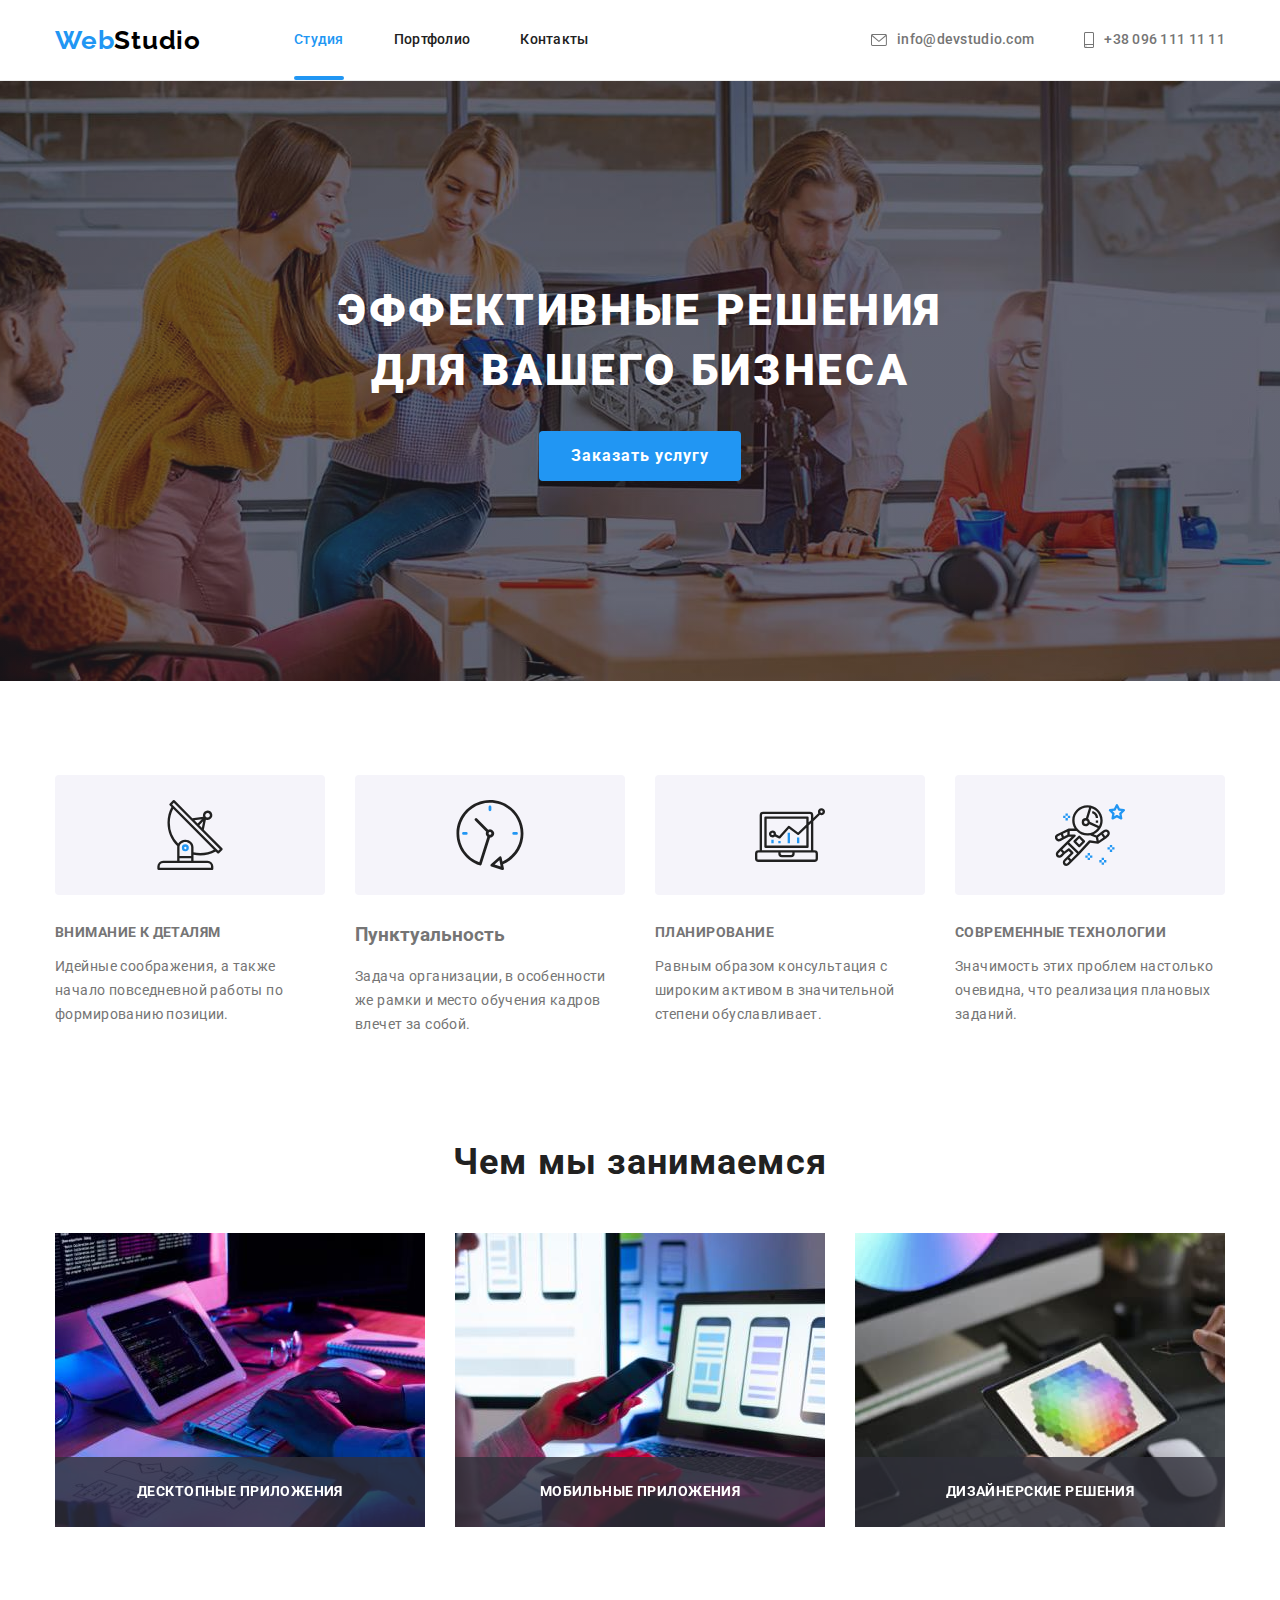
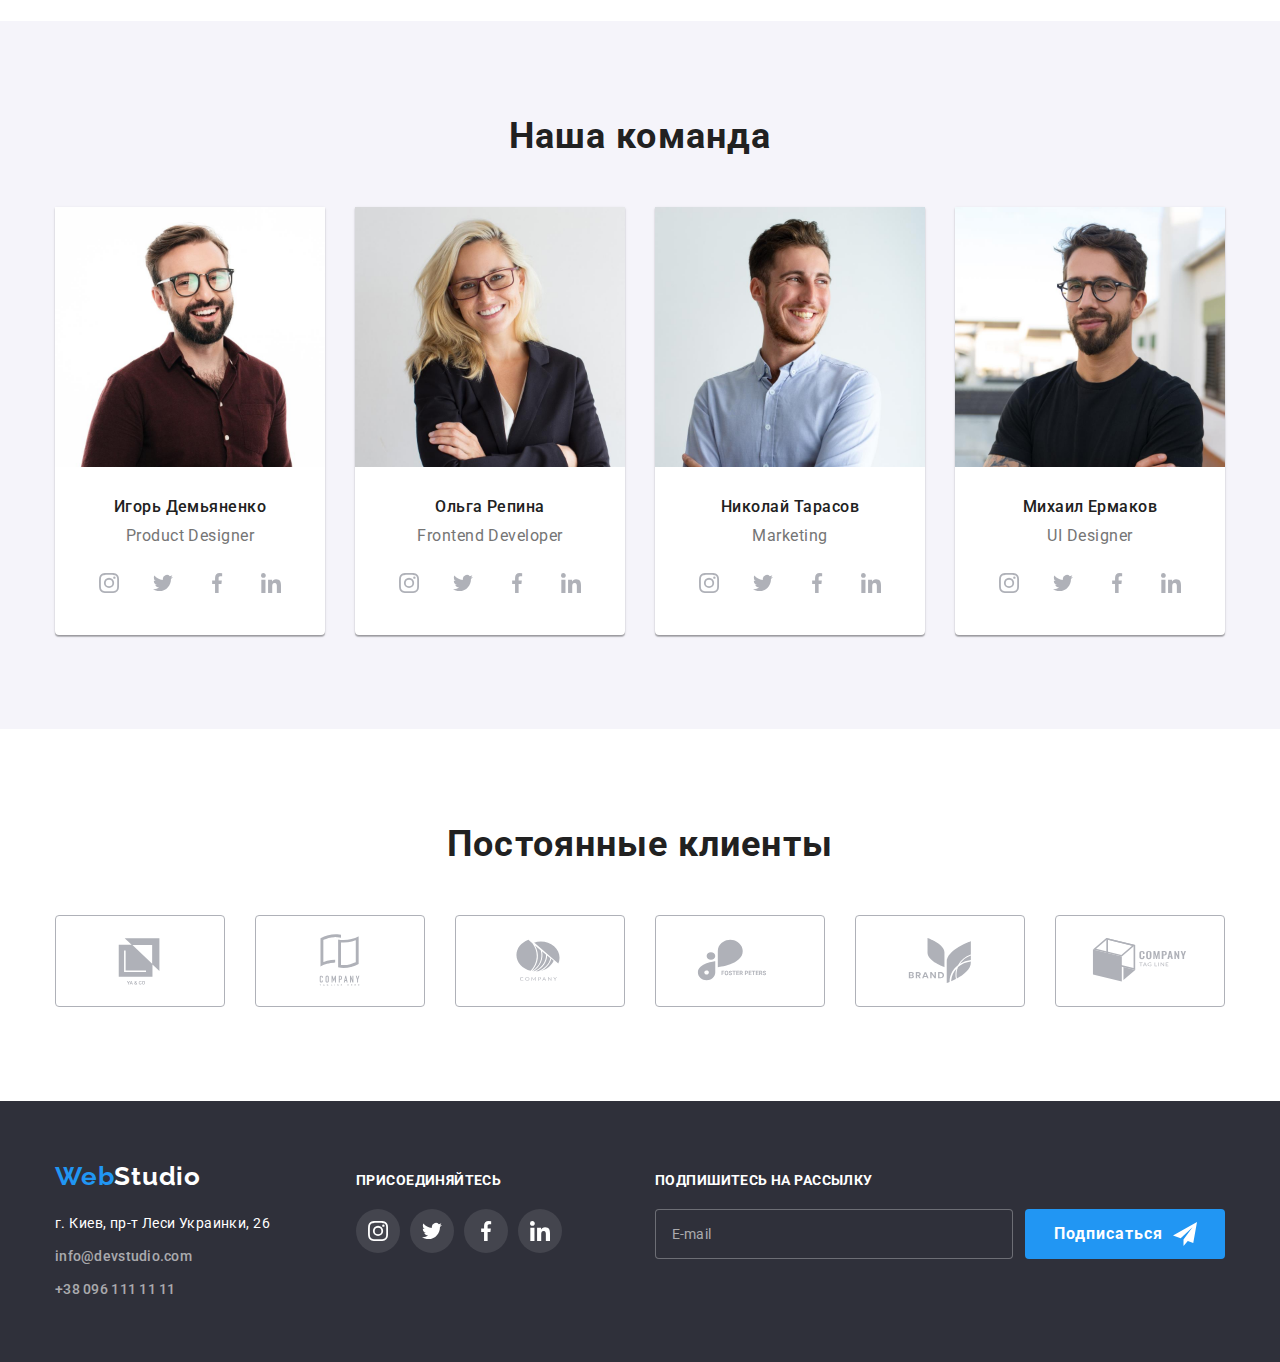
==== commit ac8cf9f9: "правки" ====
--- a/index.html
+++ b/index.html
@@ -20,26 +20,26 @@
 
 <body>
     <header class="page-header">
-        <div class="container">
-        <nav class="page-header__nav nav">
-            <a href="index.html" class="page-header__logo logo link cursor">Web<span class="studio">Studio</span></a>
-            <ul class="site-nav list">
-                <li class="site-nav__menu cursor"><a href="index.html" class="site-nav__link link site-nav__link_current">Студия</a></li>
-                <li class="site-nav__menu cursor"><a href="portfolio.html" class="site-nav__link link">Портфолио</a></li>
-                <li class="site-nav__menu cursor"><a href="" class="site-nav__link link">Контакты</a></li>
+        <div class="container container__page-header">
+        <nav class=" nav">
+            <a href="index.html" class=" logo">Web<span class="logo__dark">Studio</span></a>
+            <ul class="site-nav ">
+                <li class="site-nav__item "><a href="index.html" class="site-nav__link  site-nav__link--current">Студия</a></li>
+                <li class="site-nav__item "><a href="portfolio.html" class="site-nav__link ">Портфолио</a></li>
+                <li class="site-nav__item"><a href="" class="site-nav__link ">Контакты</a></li>
             </ul>
         </nav>
-        <ul class="page-header__auth-nav auth-nav list">
-            <li class="auth-nav__auth cursor">
-                <a href="mailto:info@devstudio.com" class="auth-nav__contact link">
-                    <svg class="auth-nav__mail-icon" width="16" height="12">
+        <ul class="page-header__auth-nav auth-nav ">
+            <li class="auth-nav__item">
+                <a href="mailto:info@devstudio.com" class="auth-nav__link ">
+                    <svg class="auth-nav__icon" width="16" height="12">
                         <use href="./images/sprite.svg#icon-mail" ></use>
                     </svg>
                     info@devstudio.com</a>
             </li>
-            <li class="auth-nav__auth cursor">
-                <a href="tel:+380961111111" class="auth-nav__contact link">
-                    <svg class="auth-nav__phone-icon" width="10" height="16">
+            <li class="auth-nav__item ">
+                <a href="tel:+380961111111" class="auth-nav__link ">
+                    <svg class="auth-nav__icon" width="10" height="16">
                         <use href="./images/sprite.svg#icon-phone" ></use>
                     </svg>
                     +38 096 111 11 11</a>
@@ -48,20 +48,20 @@
         </div>
     </header>
     <main>
-        <section class="hero-section section">
-            <div class="hero-section__container container">
-                <h1 class="hero-section__section-title section-title">Эффективные решения для вашего бизнеса</h1>
-                <button type="button" class="button button_primary cursor" data-modal-open>Заказать услугу</button>
+        <section class="hero section">
+            <div class="container__hero container">
+                <h1 class="hero-title ">Эффективные решения для вашего бизнеса</h1>
+                <button type="button" class="button button--primary " data-modal-open>Заказать услугу</button>
             </div>
         </section>
 
 <div class="backdrop is-hidden" data-modal>
     <div class="modal">  
-        <div class="modal__close cursor" data-modal-close> 
+        <button type="button" class="modal__close " data-modal-close> 
             <svg class="modal__close-icon" width="30" height="30">
                 <use href="./images/icons.svg#icon-close-black"></use>
             </svg>
-        </div>
+        </button>
         <div class="modal__form-container form-container">
             <p class="form-container__modal-header">Оставьте свои данные, мы вам перезвоним</p>
             <form>
@@ -95,102 +95,102 @@
                     </span>
                     Соглашаюсь с рассылкой и принимаю &nbsp;<a href="" class="link " target="blank">Условия договора</a>
                 </label>
-                <button type="submit" class="button button_primary cursor form-send">Отправить</button>
+                <button type="submit" class="button button--primary ">Отправить</button>
             </form>
         </div>
     </div>
 </div>
 
-        <section class="feature-section section">
+        <section class="section">
             <div class="container">
-                <h2 class="section-title visually-hidden">Особенности</h2>
-                <ul class="feature-section__list list">
-                    <li class="feature-section__item">
-                        <div class="feature-section__icon">
-                        <svg class="feature-section__feature-icon" width="70" height="70">
+                <h2 class="section__title visually-hidden">Особенности</h2>
+                <ul class="features ">
+                    <li class="features__item">
+                        <div class="features__box">
+                        <svg class="features__icon" width="70" height="70">
                             <use href="./images/sprite.svg#icon-antenna" ></use>
                         </svg>
                         </div>
-                        <h3 class="feature-section__title title">Внимание к деталям</h3>
-                        <p class="feature-section__description">Идейные соображения, а также начало повседневной работы по
+                        <h3 class="features__title title">Внимание к деталям</h3>
+                        <p class="features__description">Идейные соображения, а также начало повседневной работы по
                             формированию позиции.</p>
                     </li>
-                    <li class="feature-section__item">
-                        <div class="feature-section__icon">
-                        <svg class="feature-section__feature-icon" width="70" height="70">
+                    <li class="features__item">
+                        <div class="features__box">
+                        <svg class="features__icon" width="70" height="70">
                             <use href="./images/sprite.svg#icon-clock" ></use>
                         </svg>
                         </div>
                         <h3 class="feature-section__title title">Пунктуальность</h3>
-                        <p class="feature-section__description">Задача организации, в особенности же рамки и место обучения
+                        <p class="features__description">Задача организации, в особенности же рамки и место обучения
                             кадров влечет за собой.</p>
                     </li>
-                    <li class="feature-section__item">
-                        <div class="feature-section__icon">
-                        <svg class="feature-section__feature-icon" width="70" height="70">
+                    <li class="features__item">
+                        <div class="features__box">
+                        <svg class="features__icon" width="70" height="70">
                             <use href="./images/sprite.svg#icon-diagram" ></use>
                         </svg>
                         </div>
-                        <h3 class="feature-section__title title">Планирование</h3>
-                        <p class="feature-section__description">Равным образом консультация с широким активом в значительной
+                        <h3 class="features__title title">Планирование</h3>
+                        <p class="features__description">Равным образом консультация с широким активом в значительной
                             степени обуславливает.</p>
                     </li>
-                    <li class="feature-section__item">
-                        <div class="feature-section__icon">
-                        <svg class="feature-section__feature-icon" width="70" height="70">
+                    <li class="features__item">
+                        <div class="features__box">
+                        <svg class="features__icon" width="70" height="70">
                             <use href="./images/sprite.svg#icon-astronaut" ></use>
                         </svg>
                         </div>
-                        <h3 class="feature-section__title title">Современные технологии</h3>
-                        <p class="feature-section__description">Значимость этих проблем настолько очевидна, что реализация
+                        <h3 class="features__title title">Современные технологии</h3>
+                        <p class="features__description">Значимость этих проблем настолько очевидна, что реализация
                             плановых заданий.</p>
                     </li>
                 </ul>
             </div>
         </section>
-        <section class="working-section section">
+        <section class="section section--no-padding-top">
             <div class="container">
-                <h2 class="working-section__section-title section-title">Чем мы занимаемся</h2>
-                <ul class="working-section__list list">
-                    <li class="working-section__image">
-                        <div class="working-section__image-thumb">
+                <h2 class="section__title">Чем мы занимаемся</h2>
+                <ul class="works">
+                    <li class="works__item">
+                        <div class="works__thumb">
                         <img src="./images/box1.jpg" alt="Работа с алгоритмом и кодом" width="370" height="294" />
-                        <div class="working-section__image-overlay">
-                        <p class="working-section__text-image">Десктопные приложения</p>
-                        </div>
-                        </div>
-                    </li>
-                    <li class="working-section__image">
-                        <div class="working-section__image-thumb">
+                        <div class="works__overlay">
+                        <p class="works__text">Десктопные приложения</p>
+                        </div>
+                        </div>
+                    </li>
+                    <li class="works__item">
+                        <div class="works__thumb">
                         <img src="./images/box2.jpg" alt="Подбор вайфрейма" width="370" height="294" />
-                    <div class="working-section__image-overlay">
-                        <p class="working-section__text-image">Мобильные приложения</p>
+                    <div class="works__overlay">
+                        <p class="works__text">Мобильные приложения</p>
                     </div>
                     </div>
                     </li>
-                    <li class="working-section__image">
-                        <div class="working-section__image-thumb">
+                    <li class="works__item">
+                        <div class="works__thumb">
                         <img src="./images/box3.jpg" alt="ВЫбор цветовой палитры" width="370" height="294" />
-                    <div class="working-section__image-overlay">
-                        <p class="working-section__text-image">Дизайнерские решения</p>
+                    <div class="works__overlay">
+                        <p class="works__text">Дизайнерские решения</p>
                     </div>
                     </div>
                     </li>
                 </ul>
             </div>
         </section>
-        <section class="team-section section">
+        <section class="section section--other-background">
             <div class="container">
-                <h2 class="team-section__section-title section-title">Наша команда</h2>
-                <ul class="team-section__list team-list list">
-                    <li class="team-list__card">
-                        <img class="team-list__photo" src="./images/img.jpg" alt="Фото Игоря" width="270" height="260" />
-                        <div class="team-list__team-card">
-                        <h3 class="team-list__title title">Игорь Демьяненко</h3>
-                        <p lang="en" class="team-list__description">Product Designer</p>
-                        <ul class="social list">
-                            <li class="social__item">
-                                <a href="" class="social__link cursor">
+                <h2 class="section__title">Наша команда</h2>
+                <ul class="team">
+                    <li class="team-item">
+                        <img  src="./images/img.jpg" alt="Фото Игоря" width="270" height="260" />
+                        <div class="team__thumb">
+                        <h3 class="team__title">Игорь Демьяненко</h3>
+                        <p lang="en" class="team__description">Product Designer</p>
+                        <ul class="social ">
+                            <li class="social__item">
+                                <a href="" class="social__link ">
                                 <svg class="social__icon" width="20" height="20">
                                     <use href="./images/sprite.svg#icon-instagram" >
                                     </use>
@@ -198,7 +198,7 @@
                                 </a>
                             </li>
                             <li class="social__item">
-                                <a href="" class="social__link cursor">
+                                <a href="" class="social__link ">
                                     <svg class="social__icon" width="20" height="20">
                                         <use href="./images/sprite.svg#icon-twitter">
                                         </use>
@@ -206,7 +206,7 @@
                                 </a>
                             </li>
                             <li class="social__item">
-                                <a href="" class="social__link cursor">
+                                <a href="" class="social__link ">
                                     <svg class="social__icon" width="20" height="20">
                                         <use href="./images/sprite.svg#icon-facebook">
                                         </use>
@@ -214,7 +214,7 @@
                                 </a>
                             </li>
                             <li class="social__item">
-                                <a href="" class="social__link cursor">
+                                <a href="" class="social__link ">
                                     <svg class="social__icon" width="20" height="20">
                                         <use href="./images/sprite.svg#icon-linkedin">
                                         </use>
@@ -224,14 +224,14 @@
                         </ul>
                         </div>
                     </li>
-                    <li class="team-list__card">
-                        <img class="team-list__photo" src="./images/img2.jpg" alt="Фото Ольги" width="270" height="260" />
-                        <div class="team-list__team-card">
-                        <h3 class="team-list__title title">Ольга Репина</h3>
-                        <p lang="en" class="team-list__description">Frontend Developer</p>
-                        <ul class="social list">
-                            <li class="social__item">
-                                <a href="" class="social__link cursor">
+                    <li class="team-item">
+                        <img  src="./images/img2.jpg" alt="Фото Ольги" width="270" height="260" />
+                        <div class="team__thumb">
+                        <h3 class="team__title">Ольга Репина</h3>
+                        <p lang="en" class="team__description">Frontend Developer</p>
+                        <ul class="social ">
+                            <li class="social__item">
+                                <a href="" class="social__link ">
                                     <svg class="social__icon" width="20" height="20">
                                         <use href="./images/sprite.svg#icon-instagram">
                                         </use>
@@ -239,7 +239,7 @@
                                 </a>
                             </li>
                             <li class="social__item">
-                                <a href="" class="social__link cursor">
+                                <a href="" class="social__link ">
                                     <svg class="social__icon" width="20" height="20">
                                         <use href="./images/sprite.svg#icon-twitter">
                                         </use>
@@ -247,7 +247,7 @@
                                 </a>
                             </li>
                             <li class="social__item">
-                                <a href="" class="social__link cursor">
+                                <a href="" class="social__link ">
                                     <svg class="social__icon" width="20" height="20">
                                         <use href="./images/sprite.svg#icon-facebook">
                                         </use>
@@ -255,7 +255,7 @@
                                 </a>
                             </li>
                             <li class="social__item">
-                                <a href="" class="social__link cursor">
+                                <a href="" class="social__link ">
                                     <svg class="social__icon" width="20" height="20">
                                         <use href="./images/sprite.svg#icon-linkedin">
                                         </use>
@@ -265,14 +265,14 @@
                         </ul>
                         </div>
                     </li>
-                    <li class="team-list__card">
-                        <img class="team-list__photo" src="./images/img3.jpg" alt="Фото Николая" width="270" height="260" />
-                        <div class="team-list__team-card">
-                        <h3 class="team-list__title title">Николай Тарасов</h3>
-                        <p lang="en" class="team-list__description">Marketing</p>
-                        <ul class="social list">
-                            <li class="social__item">
-                                <a href="" class="social__link cursor">
+                    <li class="team-item">
+                        <img  src="./images/img3.jpg" alt="Фото Николая" width="270" height="260" />
+                        <div class="team__thumb">
+                        <h3 class="team__title">Николай Тарасов</h3>
+                        <p lang="en" class="team__description">Marketing</p>
+                        <ul class="social ">
+                            <li class="social__item">
+                                <a href="" class="social__link ">
                                     <svg class="social__icon" width="20" height="20">
                                         <use href="./images/sprite.svg#icon-instagram">
                                         </use>
@@ -280,7 +280,7 @@
                                 </a>
                             </li>
                             <li class="social__item">
-                                <a href="" class="social__link cursor">
+                                <a href="" class="social__link ">
                                     <svg class="social__icon" width="20" height="20">
                                         <use href="./images/sprite.svg#icon-twitter">
                                         </use>
@@ -288,7 +288,7 @@
                                 </a>
                             </li>
                             <li class="social__item">
-                                <a href="" class="social__link cursor">
+                                <a href="" class="social__link ">
                                     <svg class="social__icon" width="20" height="20">
                                         <use href="./images/sprite.svg#icon-facebook">
                                         </use>
@@ -296,7 +296,7 @@
                                 </a>
                             </li>
                             <li class="social__item">
-                                <a href="" class="social__link cursor">
+                                <a href="" class="social__link ">
                                     <svg class="social__icon" width="20" height="20">
                                         <use href="./images/sprite.svg#icon-linkedin">
                                         </use>
@@ -306,14 +306,14 @@
                         </ul>
                         </div>
                     </li>
-                    <li class="team-list__card">
-                        <img class="team-list__photo" src="./images/img4.jpg" alt="Фото Михаила" width="270" height="260" />
-                        <div class="team-list__team-card">
-                        <h3 class="team-list__title title">Михаил Ермаков</h3>
-                        <p lang="en" class="team-list__description">UI Designer</p>
-                        <ul class="social list">
-                            <li class="social__item">
-                                <a href="" class="social__link cursor">
+                    <li class="team-item">
+                        <img  src="./images/img4.jpg" alt="Фото Михаила" width="270" height="260" />
+                        <div class="team__thumb">
+                        <h3 class="team__title">Михаил Ермаков</h3>
+                        <p lang="en" class="team__description">UI Designer</p>
+                        <ul class="social ">
+                            <li class="social__item">
+                                <a href="" class="social__link ">
                                     <svg class="social__icon" width="20" height="20">
                                         <use href="./images/sprite.svg#icon-instagram">
                                         </use>
@@ -321,7 +321,7 @@
                                 </a>
                             </li>
                             <li class="social__item">
-                                <a href="" class="social__link cursor">
+                                <a href="" class="social__link ">
                                     <svg class="social__icon" width="20" height="20">
                                         <use href="./images/sprite.svg#icon-twitter">
                                         </use>
@@ -329,7 +329,7 @@
                                 </a>
                             </li>
                             <li class="social__item">
-                                <a href="" class="social__link cursor">
+                                <a href="" class="social__link ">
                                     <svg class="social__icon" width="20" height="20">
                                         <use href="./images/sprite.svg#icon-facebook">
                                         </use>
@@ -337,7 +337,7 @@
                                 </a>
                             </li>
                             <li class="social__item">
-                                <a href="" class="social__link cursor">
+                                <a href="" class="social__link ">
                                     <svg class="social__icon" width="20" height="20">
                                         <use href="./images/sprite.svg#icon-linkedin">
                                         </use>
@@ -350,48 +350,48 @@
                 </ul>
             </div>
         </section>
-        <section class="client-section section">
+        <section class="section">
             <div class="container">
-                <h2 class="client-section__section-title section-title">Постоянные клиенты</h2>
-                <ul class="client-section__list client-list list">
-                    <li class="client-list__item">
-                        <a href="" class="client-list__link cursor">
-                        <svg class="client-list__icon" width="106" height="60">
+                <h2 class="section__title">Постоянные клиенты</h2>
+                <ul class="clients ">
+                    <li class="clients__item">
+                        <a href="" class="clients__link ">
+                        <svg class="clients__icon" width="106" height="60">
                             <use href="./images/sprite.svg#icon-Logo1" ></use>
                         </svg>
                         </a>
                     </li>
-                    <li class="client-list__item">
-                        <a href="" class="client-list__link cursor">
-                            <svg class="client-list__icon" width="106" height="60">
+                    <li class="clients__item">
+                        <a href="" class="clients__link ">
+                            <svg class="clients__icon" width="106" height="60">
                                 <use href="./images/sprite.svg#icon-Logo2"></use>
                             </svg>
                         </a>
                     </li>
-                    <li class="client-list__item">
-                        <a href="" class="client-list__link cursor">
-                            <svg class="client-list__icon" width="106" height="60">
+                    <li class="clients__item">
+                        <a href="" class="clients__link ">
+                            <svg class="clients__icon" width="106" height="60">
                                 <use href="./images/sprite.svg#icon-Logo3"></use>
                             </svg>
                         </a>
                     </li>
-                    <li class="client-list__item">
-                        <a href="" class="client-list__link cursor">
-                            <svg class="client-list__icon" width="106" height="60">
+                    <li class="clients__item">
+                        <a href="" class="clients__link ">
+                            <svg class="clients__icon" width="106" height="60">
                                 <use href="./images/sprite.svg#icon-Logo4"></use>
                             </svg>
                         </a>
                     </li>
-                    <li class="client-list__item">
-                        <a href="" class="client-list__link cursor">
-                            <svg class="client-list__icon" width="106" height="60">
+                    <li class="clients__item">
+                        <a href="" class="clients__link ">
+                            <svg class="clients__icon" width="106" height="60">
                                 <use href="./images/sprite.svg#icon-Logo5"></use>
                             </svg>
                         </a>
                     </li>
-                    <li class="client-list__item">
-                        <a href="" class="client-list__link cursor">
-                            <svg class="client-list__icon" width="106" height="60">
+                    <li class="clients__item">
+                        <a href="" class="clients__link">
+                            <svg class="clients__icon" width="106" height="60">
                                 <use href="./images/sprite.svg#icon-Logo6"></use>
                             </svg>
                         </a>
@@ -402,22 +402,22 @@
     </main>
     <footer class="footer">
         <div class="container">
-        <div class="footer-contact">
-            <a href="index.html" class="footer-contact__logo logo link cursor">Web<span class="studio_white">Studio</span></a>
-            <address class="footer-contact__footer-address footer-address">
+        <div class="footer-contacts">
+            <a href="index.html" class="logo  ">Web<span class="logo__white">Studio</span></a>
+            <address>
                 <a href="https://www.google.com/maps/place/Lesi+Ukrainky+Blvd,+26,+Kyiv,+02000/@50.4265807,30.5361971,17z/data=!3m1!4b1!4m5!3m4!1s0x40d4cf0e033ecbe9:0x57a4dffefec77da0!8m2!3d50.4265807!4d30.5383859"
-                    target="_blank" class="footer-address__address link cursor">г. Киев, пр-т Леси Украинки, 26</a> 
-                <ul class="footer-contact__auth-nav auth-nav list">
-                    <li class="footer-contact__mail"><a href="mailto:info@devstudio.com" class="footer-contact__contact auth-nav__contact link cursor">info@devstudio.com</a></li>
-                    <li class="footer-contact__phone"><a href="tel:+380961111111" class="footer-contact__contact auth-nav__contact link cursor">+38 096 111 11 11</a></li>
+                    target="_blank" class="footer__address">г. Киев, пр-т Леси Украинки, 26</a> 
+                <ul class="auth-nav">
+                    <li class="footer__mail"><a href="mailto:info@devstudio.com" class="auth-nav__link footer-contacts__link" >info@devstudio.com</a></li>
+                    <li><a href="tel:+380961111111" class="auth-nav__link footer-contacts__link">+38 096 111 11 11</a></li>
                 </ul>
             </address>
             </div>
             <div class="footer-social">
-                <p class="footer-social__social-title title">присоединяйтесь</p>
-            <ul class="footer-socail__social social list">
+                <p class="footer__title">присоединяйтесь</p>
+            <ul class=" social ">
                 <li class="social__item">
-                    <a href="" class="social__link footer-socail__link cursor">
+                    <a href="" class="social__link footer-socail__link ">
                         <svg class="social__icon" width="20" height="20">
                             <use href="./images/sprite.svg#icon-instagram">
                             </use>
@@ -425,7 +425,7 @@
                     </a>
                 </li>
                 <li class="social__item">
-                    <a href="" class="social__link footer-socail__link cursor">
+                    <a href="" class="social__link footer-socail__link ">
                         <svg class="social__icon" width="20" height="20">
                             <use href="./images/sprite.svg#icon-twitter">
                             </use>
@@ -433,7 +433,7 @@
                     </a>
                 </li>
                 <li class="social__item">
-                    <a href="" class="social__link footer-socail__link cursor">
+                    <a href="" class="social__link footer-socail__link ">
                         <svg class="social__icon" width="20" height="20">
                             <use href="./images/sprite.svg#icon-facebook">
                             </use>
@@ -441,7 +441,7 @@
                     </a>
                 </li>
                 <li class="social__item">
-                    <a href="" class="social__link footer-socail__link cursor">
+                    <a href="" class="social__link footer-socail__link ">
                         <svg class="social__icon" width="20" height="20">
                             <use href="./images/sprite.svg#icon-linkedin">
                             </use>
@@ -451,12 +451,12 @@
             </ul>
             </div>
             <div class="footer-subscribe">
-                <p class="footer-subscribe__subscribe-title title">Подпишитесь на рассылку</p>
-                <form class="footer-subscribe__footer-form footer-form">
-                    <label class="footer-form__subscribe-label">
+                <p class="footer__title">Подпишитесь на рассылку</p>
+                <form class=" footer-form">
+                    <label class="footer-form__label">
                         <input type="email" name="email" placeholder="E-mail" class="footer-form__input" />
                     </label>
-                    <button type="submit" class="button button_primary footer-form__button_primary cursor">Подписаться
+                    <button type="submit" class="button button--primary ">Подписаться
                         <svg class="subscribe-icon" width="24" height="24">
                             <use href="./images/icons.svg#icon-icon-send">
                             </use>
--- a/css/main.min.css
+++ b/css/main.min.css
@@ -1,4 +1,4 @@
 /*! modern-normalize v1.1.0 | MIT License | https://github.com/sindresorhus/modern-normalize */*,::after,::before{box-sizing:border-box}html{-moz-tab-size:4;tab-size:4}html{line-height:1.15;-webkit-text-size-adjust:100%}body{margin:0}body{font-family:system-ui, -apple-system, "Segoe UI", Roboto, Helvetica, Arial,  sans-serif, "Apple Color Emoji", "Segoe UI Emoji"}hr{height:0;color:inherit}abbr[title]{text-decoration:underline dotted}b,strong{font-weight:bolder}code,kbd,pre,samp{font-family:ui-monospace, SFMono-Regular, Consolas, "Liberation Mono", Menlo,- monospace;font-size:1em}small{font-size:80%}sub,sup{font-size:75%;line-height:0;position:relative;vertical-align:baseline}sub{bottom:-0.25em}sup{top:-0.5em}table{text-indent:0;border-color:inherit}button,input,optgroup,select,textarea{font-family:inherit;font-size:100%;line-height:1.15;margin:0}button,select{text-transform:none}[type="button"],[type="reset"],[type="submit"],button{-webkit-appearance:button}::-moz-focus-inner{border-style:none;padding:0}:-moz-focusring{outline:1px dotted ButtonText}:-moz-ui-invalid{box-shadow:none}legend{padding:0}progress{vertical-align:baseline}::-webkit-inner-spin-button,::-webkit-outer-spin-button{height:auto}[type="search"]{-webkit-appearance:textfield;outline-offset:-2px}::-webkit-search-decoration{-webkit-appearance:none}::-webkit-file-upload-button{-webkit-appearance:button;font:inherit}summary{display:list-item}:root{--background-color: #ffffff;--secondary-background-color: #f5f4fa;--text-color: #757575;--hero-title: #ffffff;--section-title-color: #212121;--title-text-color: #212121;--accent-color: #2196f3;--hover-color: #188ce8;--footer-color: #2f303a;--border-color: #eeeeee;--border-color-header: #ececec;--hero-background: #2f303a;--icon-page: #afb1b8;--overlay-text-color: #ffffff;--white-color: #ffffff;--black-color: black}.feature-section__title,.footer-social__social-title,.footer-subscribe__subscribe-title{font-weight:700;font-size:14px;line-height:1.14;letter-spacing:0.03em;text-transform:uppercase}.auth-nav__mail-icon,.auth-nav__phone-icon{display:inline-block;align-items:center;margin-right:10px;fill:currentColor}img{display:block}button,link{cursor:pointer}.visually-hidden{position:absolute;white-space:nowrap;width:1px;height:1px;overflow:hidden;border:0;padding:0;clip:rect(0 0 0 0);clip-path:inset(50%);margin:-1px}.logo{color:var(--accent-color);text-decoration:none;font-family:"Raleway", sans-serif;font-style:normal;font-weight:700;font-size:26px;line-height:1.19;letter-spacing:.03em}.logo .studio{color:#000000}body{background-color:var(--background-color);color:var(--text-color);font-family:"Roboto", sans-serif;font-weight:400;font-style:normal}.list{padding:0;margin:0;list-style:none}.link{text-decoration:none;margin:0;display:block}.section{padding-top:94px;padding-bottom:94px}.title{color:var(--title-text-color)}.cursor{cursor:pointer}.section-title{margin-top:0;margin-bottom:50px;color:var(--section-title-color);font-weight:700;font-size:36px;line-height:1.17;letter-spacing:.03em;text-align:center}.button{display:inline-block;text-align:center;border-radius:4px;padding:10px 32px;border:none;color:var(--title-text-color);background-color:var(--secondary-background-color)}.button_primary{min-height:50px;min-width:200px;align-items:center;color:var(--background-color);background-color:var(--accent-color);font-weight:700;font-size:16;line-height:1.87;letter-spacing:.06em;transition-property:background-color;transition-duration:250ms;transition-timing-function:cubic-bezier(0.4, 0, 0.2, 1)}.button_primary:hover,.button_primary:focus{color:var(--background-color);background-color:var(--hover-color)}.button.filter{padding:6px 22px;min-width:73px;font-weight:500;font-size:16px;line-height:1.62;letter-spacing:.03em;transition-property:color, background-color, box-shadow;transition-duration:250ms;transition-timing-function:cubic-bezier(0.4, 0, 0.2, 1)}.button.filter:hover,.button.filter:focus{color:var(--background-color);background-color:var(--hover-color);box-shadow:0px 3px 1px rgba(0,0,0,0.1),0px 1px 2px rgba(0,0,0,0.08),0px 2px 2px rgba(0,0,0,0.12)}.button.filter.current{color:var(--background-color);background-color:var(--accent-color);transition-property:color, background-color, box-shadow;transition-duration:250ms;transition-timing-function:cubic-bezier(0.4, 0, 0.2, 1)}.button.filter.current:hover,.button.filter.current:focus{color:var(--background-color);background-color:var(--hover-color);box-shadow:0px 3px 1px rgba(0,0,0,0.1),0px 1px 2px rgba(0,0,0,0.08),0px 2px 2px rgba(0,0,0,0.12)}.container{width:1200px;margin-left:auto;margin-right:auto;padding-left:15px;padding-right:15px}.page-header{background-color:var(--background-color);align-items:center;border-bottom:1px solid var(--border-color-header)}.page-header .container{display:flex;align-items:center}.page-header__logo{margin-right:93px;padding-top:24px;padding-bottom:24px}.site-nav__link{color:var(--title-text-color);font-weight:500;font-size:14px;line-height:1.14;letter-spacing:.02em;padding-top:32px;padding-bottom:32px;transition-property:color;transition-duration:250ms;transition-timing-function:cubic-bezier(0.4, 0, 0.2, 1)}.site-nav__link:hover,.site-nav__link:focus{color:var(--accent-color)}.site-nav__link_current{position:relative;color:var(--accent-color)}.site-nav__link_current::after{position:absolute;left:0;bottom:0;content:"";display:block;width:100%;height:4px;border-radius:2px;background-color:var(--accent-color)}.auth-nav__contact{display:inline-flex;align-items:center;color:var(--text-color);font-weight:500;font-size:14px;line-height:1.14;letter-spacing:.02em;padding-top:32px;padding-bottom:32px;transition-property:color;transition-duration:250ms;transition-timing-function:cubic-bezier(0.4, 0, 0.2, 1)}.auth-nav__contact:hover,.auth-nav__contact:focus{color:var(--accent-color)}.site-nav{display:flex}.site-nav__menu{display:block;margin-right:50px}.site-nav__menu:last-child{margin-right:0}.page-header__auth-nav{display:flex;align-items:center;margin-left:auto;justify-content:center}.auth-nav__auth{display:block;margin-right:50px}.auth-nav__auth:last-child{margin-right:0}.auth-nav__mail-icon{height:12px;width:16px}.auth-nav__phone-icon{height:16px;width:10px}.nav{display:flex;align-items:center}.hero-section__container{width:696px}.hero-section{text-align:center;padding-top:200px;padding-bottom:200px;max-width:1600px;min-height:600px;margin-left:auto;margin-right:auto;background-image:linear-gradient(to right, rgba(47,48,58,0.4), rgba(47,48,58,0.4)),url("../images/Img_hero.jpg");background-repeat:no-repeat;background-position:center}.hero-section__section-title{margin-top:0;margin-bottom:30px;color:var(--hero-title);font-weight:900;font-size:44px;line-height:1.36;letter-spacing:.06em;text-transform:uppercase}.feature-section__list{display:flex}.feature-section__item{flex-basis:calc((100% - 3 * 30px) / 4);margin-right:30px;align-items:center}.feature-section__item:last-child{margin-right:0}.feature-section__icon{display:flex;align-items:center;justify-content:center;background-color:var(--secondary-background-color);border-radius:4px;background-position:center;height:120px;width:270px;margin-bottom:30px}.feature-section__item{margin-top:0;margin-bottom:10px}.feature-section__description{margin-top:0;margin-bottom:0;font-size:14px;line-height:1.71;letter-spacing:.03em}.working-section{padding-top:0}.working-section__list{display:flex}.working-section__image{flex-basis:calc((100% - 2 * 30px) / 3);margin-right:30px}.working-section__image:last-child{margin-right:0}.working-section__image-thumb{position:relative;overflow:hidden;height:100%;width:100%}.working-section__image-overlay{position:absolute;bottom:0;left:0;width:100%;height:70px;background-color:rgba(47,48,58,0.8)}.working-section__text-image{position:absolute;top:50%;left:50%;transform:translate(-50%, -50%);margin:0;width:370px;font-weight:700;font-size:14px;line-height:1.14;letter-spacing:.03em;text-align:center;text-transform:uppercase;color:var(--overlay-text-color)}.team-section{background-color:var(--secondary-background-color)}.team-section__list{display:flex}.team-list__card{flex-basis:calc((100% - 3 * 30px) / 4);margin-right:30px;background:#ffffff;box-shadow:0px 1px 3px rgba(0,0,0,0.12),0px 1px 1px rgba(0,0,0,0.14),0px 2px 1px rgba(0,0,0,0.2);border-radius:0px 0px 4px 4px}.team-list__card:last-child{margin-right:0}.team-list__team-card{padding-top:30px;padding-bottom:30px}.team-list__title{margin-top:0;margin-bottom:10px;font-weight:500;font-size:16px;line-height:1.19;letter-spacing:.03em;text-align:center}.team-list__description{margin-top:0;margin-bottom:16px;font-size:16px;line-height:1.19;letter-spacing:.03em;text-align:center}.social__link:hover,.social__link:focus{background-color:var(--accent-color);fill:white}.social{display:flex;justify-content:center}.social__item{display:flex;width:44px;height:44px;margin-right:10px}.social__item:last-child{margin-right:0}.social__link{display:flex;align-items:center;justify-content:center;width:44px;height:44px;border-radius:50%;padding:0px;fill:var(--icon-page);background-color:rgba(255,255,255,0.1);transition-property:background-color, fill;transition-duration:250ms;transition-timing-function:cubic-bezier(0.4, 0, 0.2, 1)}.social__icon{color:currentColor}.client-section__list{display:flex;justify-content:center}.client-list__item{display:flex;align-items:center;justify-content:center;width:170px;height:92px;padding:0;margin-right:30px}.client-list__item:last-child{margin-right:0px}.client-list__link{display:flex;align-items:center;justify-content:center;width:170px;height:92px;border:1px solid var(--icon-page);border-radius:4px;padding:0;color:var(--icon-page);transition-property:color, border;transition-duration:250ms;transition-timing-function:cubic-bezier(0.4, 0, 0.2, 1)}.client-list__link:hover,.client-list__link:focus{background-color:var(--background-color);color:var(--accent-color);border:1px solid var(--accent-color)}.client-list__icon{fill:currentColor;transition-property:fill;transition-duration:250ms;transition-timing-function:cubic-bezier(0.4, 0, 0.2, 1)}.client-list__icon:hover,.client-list__icon:focus{fill:var(--accent-color)}.footer{padding-top:60px;padding-bottom:60px;background-color:var(--footer-color)}.footer-contact__logo{display:inline-block;margin-bottom:20px}.studio_white{color:var(--background-color)}.footer-address__address{color:var(--background-color);font-style:normal;font-size:14px;line-height:1.71;letter-spacing:.03em;transition-property:color;transition-duration:250ms;transition-timing-function:cubic-bezier(0.4, 0, 0.2, 1)}.footer-address__address:hover,.footer-address__address:focus{color:var(--accent-color)}.footer-contact__contact{color:rgba(255,255,255,0.6);padding:0;font-style:normal}.footer-address__address{margin-bottom:9px}.footer-contact__mail{margin-bottom:9px}.footer-socail__link{fill:white;transition-property:background-color;transition-duration:250ms;transition-timing-function:cubic-bezier(0.4, 0, 0.2, 1)}.footer-social__social-title,.footer-subscribe__subscribe-title{color:white;margin-bottom:20px;margin-top:0px;display:flex;align-items:flex-start;flex-direction:column}.footer-social{margin-right:93px}.footer .container{display:flex;align-items:baseline}.footer-contact{flex-grow:1;margin-right:70px}.footer-subscribe__footer-form{display:flex;align-items:center;width:570px}.footer-form__input{width:358px;height:50px;margin:0px;padding-left:16px;padding-top:15px;padding-bottom:15px;background-color:var(--footer-color);border:1px solid rgba(255,255,255,0.3);box-sizing:border-box;border-radius:4px;outline:none;font-size:14px;line-height:1.14;letter-spacing:.01em;color:var(--background-color);transition-property:filter;transition-duration:250ms;transition-timing-function:cubic-bezier(0.4, 0, 0.2, 1)}.footer-form__input:hover,.footer-form__input:focus{filter:drop-shadow(0px 4px 4px rgba(0,0,0,0.15))}.footer-form__input::placeholder{color:rgba(255,255,255,0.6)}.footer-form__subscribe-label{margin-right:12px}.footer-form__button_primary{display:flex;justify-content:space-between;padding-left:29px;padding-right:28px}.section.filter .list{display:flex;justify-content:center}.list-filter{margin-bottom:50px}.list-button:not(:last-child){margin-right:8px}.flex-container{display:flex;flex-wrap:wrap}.flex-element{flex-basis:calc((100% - 2 * 30px) / 3);margin-right:30px;margin-bottom:30px}.flex-element:nth-child(3n){margin-right:0}.flex-element:nth-last-child(-n+3){margin-bottom:0}.flex-element .link{box-shadow:none;transition-property:box-shadow;transition-duration:250ms;transition-timing-function:cubic-bezier(0.4, 0, 0.2, 1)}.flex-element .link:hover,.flex-element .link:focus{box-shadow:0px 1px 1px rgba(0,0,0,0.12),0px 4px 4px rgba(0,0,0,0.06),1px 4px 6px rgba(0,0,0,0.16)}.flex-element .link:hover:hover .text-overlay,.flex-element .link:hover:focus .text-overlay,.flex-element .link:focus:hover .text-overlay,.flex-element .link:focus:focus .text-overlay{transform:translateY(0%)}.portfolio-card{border-bottom:1px solid var(--border-color);border-right:1px solid var(--border-color);border-left:1px solid var(--border-color);padding:20px 24px}.portfolio-thumb{position:relative;height:100%;width:100%;overflow:hidden}.text-overlay{position:absolute;top:0;left:0;width:100%;height:100%;background-color:rgba(33,150,243,0.9);transform:translateY(104%);transition-property:transform;transition-duration:250ms;transition-timing-function:cubic-bezier(0.4, 0, 0.2, 1)}.portfolio-overlay{position:absolute;top:50%;left:50%;transform:translate(-50%, -50%);margin:0;width:322px;font-size:18px;line-height:1.56;letter-spacing:.03em;color:var(--overlay-text-color)}.portfolio .title{margin-top:0;margin-bottom:4px;font-weight:700;font-size:18;line-height:2;letter-spacing:.06em}.portfolio .description{margin-top:0;margin-bottom:0;font-size:16;line-height:1.87;letter-spacing:.03em;color:var(--text-color)}.backdrop{position:fixed;top:0;left:0;width:100%;height:100%;background-color:rgba(0,0,0,0.2);opacity:1;transition-property:transform, opacity;transition-duration:250ms;transition-timing-function:cubic-bezier(0.4, 0, 0.2, 1)}.backdrop.is-hidden{opacity:0;pointer-events:none}.modal{position:absolute;top:50%;left:50%;transform:translate(-50%, -50%) scale(1);min-width:528px;background-color:white;opacity:1;transition-property:transform, opacity;transition-duration:250ms;transition-timing-function:cubic-bezier(0.4, 0, 0.2, 1)}.modal__close{position:absolute;top:8px;right:8px;display:flex;align-items:center;justify-content:center;width:30px;height:30px;background-color:white;color:#000000;border-radius:50%;border:1px solid rgba(0,0,0,0.1)}.modal__close-icon{position:absolute;width:18px;height:18px;fill:currentColor;transition-property:fill;transition-duration:250ms;transition-timing-function:cubic-bezier(0.4, 0, 0.2, 1)}.modal__close-icon:hover,.modal__close-icon:focus{fill:var(--accent-color)}.backdrop.is-hidden .modal{transform:translate(-50%, -50%) scale(0.9);opacity:0}.form-container{display:flex;flex-direction:column;padding:40px}.form-container__modal-header{text-align:center;font-weight:700;font-size:20px;line-height:1.15;letter-spacing:.03em;color:var(--title-text-color);padding:0;margin-top:0px;margin-bottom:12px}.form-container__modal-label{position:relative;display:flex;flex-direction:column;margin-bottom:10px;font-size:12px;line-height:1.16;letter-spacing:.01em;color:var(--text-color)}.form-container__modal-label:nth-child(4){margin-bottom:20px}.form-container__modal-input{display:block;width:448px;height:40px;padding:0;padding-left:42px;margin-top:4px;border:1px solid rgba(33,33,33,0.2);box-sizing:border-box;border-radius:4px;outline:none;font-size:14px;line-height:1.14;letter-spacing:.01em;color:var(--text-color);transition-property:border;transition-duration:250ms;transition-timing-function:cubic-bezier(0.4, 0, 0.2, 1)}.form-container__modal-input:focus{border:1px solid var(--accent-color)}.form-container__modal-input:focus+.form-container__modal-icon{fill:var(--accent-color)}.form-container__modal-input::placeholder{font-size:14px;line-height:1.14;letter-spacing:.01em;color:rgba(117,117,117,0.5)}.form-container__modal-icon{position:absolute;left:12px;bottom:11px;width:18px;height:18px;color:var(--title-text-color);fill:currentColor;transition-property:fill;transition-duration:250ms;transition-timing-function:cubic-bezier(0.4, 0, 0.2, 1)}.form-container__modal-input.comment{min-height:120px;resize:none;padding-top:12px;padding:12px;padding-left:16px;padding-right:16px}.form-container__modal-label.check{display:flex;align-items:center;flex-direction:row;justify-content:center;margin-bottom:30px;font-size:14px;line-height:1.71;letter-spacing:.03em;color:var(--text-color)}.form-container__modal-input.checkbox{position:absolute;width:1px;height:1px;margin:-1px;border:0;padding:0;clip:rect(0 0 0 0);overflow:hidden}.form-container__modal-input.checkbox:checked+.form-container__check-item{background-color:var(--accent-color);border-color:var(--accent-color)}.form-container__modal-label .link{text-decoration-line:underline;color:var(--accent-color)}.form-send{display:block;margin:auto}.form-container__check-item{display:flex;align-items:center;justify-content:center;height:15px;width:16px;margin-right:8px;border:2px solid var(--title-text-color);border-radius:2px;transition-property:color, background-color, border;transition-duration:250ms;transition-timing-function:cubic-bezier(0.4, 0, 0.2, 1)}.form-container__check-item:hover,.form-container__check-item:focus{border:2px solid var(--accent-color)}.form-container__check-icon{fill:white}
+ monospace;font-size:1em}small{font-size:80%}sub,sup{font-size:75%;line-height:0;position:relative;vertical-align:baseline}sub{bottom:-0.25em}sup{top:-0.5em}table{text-indent:0;border-color:inherit}button,input,optgroup,select,textarea{font-family:inherit;font-size:100%;line-height:1.15;margin:0}button,select{text-transform:none}[type="button"],[type="reset"],[type="submit"],button{-webkit-appearance:button}::-moz-focus-inner{border-style:none;padding:0}:-moz-focusring{outline:1px dotted ButtonText}:-moz-ui-invalid{box-shadow:none}legend{padding:0}progress{vertical-align:baseline}::-webkit-inner-spin-button,::-webkit-outer-spin-button{height:auto}[type="search"]{-webkit-appearance:textfield;outline-offset:-2px}::-webkit-search-decoration{-webkit-appearance:none}::-webkit-file-upload-button{-webkit-appearance:button;font:inherit}summary{display:list-item}:root{--background-color: #ffffff;--secondary-background-color: #f5f4fa;--text-color: #757575;--hero-title: #ffffff;--section-title-color: #212121;--title-text-color: #212121;--accent-color: #2196f3;--hover-color: #188ce8;--footer-color: #2f303a;--border-color: #eeeeee;--border-color-header: #ececec;--hero-background: #2f303a;--icon-page: #afb1b8;--overlay-text-color: #ffffff;--white-color: #ffffff;--black-color: black}.features__title,.footer__title{font-weight:700;font-size:14px;line-height:1.14;letter-spacing:0.03em;text-transform:uppercase}.auth-nav__icon{display:inline-block;align-items:center;margin-right:10px;fill:currentColor}img{display:block}button,link{cursor:pointer}.visually-hidden{position:absolute;white-space:nowrap;width:1px;height:1px;overflow:hidden;border:0;padding:0;clip:rect(0 0 0 0);clip-path:inset(50%);margin:-1px}.logo{color:var(--accent-color);text-decoration:none;font-family:"Raleway", sans-serif;font-style:normal;font-weight:700;font-size:26px;line-height:1.19;letter-spacing:.03em}.logo__dark{color:#000000}body{background-color:var(--background-color);color:var(--text-color);font-family:"Roboto", sans-serif;font-weight:400;font-style:normal}ul{padding:0;margin:0;list-style:none}a{text-decoration:none;margin:0;display:block}.section{padding-top:94px;padding-bottom:94px}.section--no-padding-top{padding-top:0px}.section--other-background{background-color:var(--secondary-background-color)}.section__title{margin-top:0;margin-bottom:50px;color:var(--section-title-color);font-weight:700;font-size:36px;line-height:1.17;letter-spacing:.03em;text-align:center}.button{display:inline-block;text-align:center;border-radius:4px;padding:10px 32px;border:none;color:var(--title-text-color);background-color:var(--secondary-background-color)}.button--primary{min-height:50px;min-width:200px;align-items:center;color:var(--background-color);background-color:var(--accent-color);font-weight:700;font-size:16;line-height:1.87;letter-spacing:.06em;transition-property:background-color;transition-duration:250ms;transition-timing-function:cubic-bezier(0.4, 0, 0.2, 1)}.button--primary:hover,.button--primary:focus{color:var(--background-color);background-color:var(--hover-color)}.filter-button{padding:6px 22px;min-width:73px;font-weight:500;font-size:16px;line-height:1.62;letter-spacing:.03em;transition-property:color, background-color, box-shadow;transition-duration:250ms;transition-timing-function:cubic-bezier(0.4, 0, 0.2, 1)}.filter-button:hover,.filter-button:focus{color:var(--background-color);background-color:var(--hover-color);box-shadow:0px 3px 1px rgba(0,0,0,0.1),0px 1px 2px rgba(0,0,0,0.08),0px 2px 2px rgba(0,0,0,0.12)}.filter-button--current{color:var(--background-color);background-color:var(--accent-color);transition-property:color, background-color, box-shadow;transition-duration:250ms;transition-timing-function:cubic-bezier(0.4, 0, 0.2, 1)}.filter-button--current:hover,.filter-button--current:focus{color:var(--background-color);background-color:var(--hover-color);box-shadow:0px 3px 1px rgba(0,0,0,0.1),0px 1px 2px rgba(0,0,0,0.08),0px 2px 2px rgba(0,0,0,0.12)}.container{width:1200px;margin-left:auto;margin-right:auto;padding-left:15px;padding-right:15px}.page-header{background-color:var(--background-color);align-items:center;border-bottom:1px solid var(--border-color-header)}.container__page-header{display:flex;align-items:center}.page-header .logo{margin-right:93px;padding-top:24px;padding-bottom:24px}.site-nav__link{color:var(--title-text-color);font-weight:500;font-size:14px;line-height:1.14;letter-spacing:.02em;padding-top:32px;padding-bottom:32px;transition-property:color;transition-duration:250ms;transition-timing-function:cubic-bezier(0.4, 0, 0.2, 1)}.site-nav__link:hover,.site-nav__link:focus{color:var(--accent-color)}.site-nav__link--current{position:relative;color:var(--accent-color)}.site-nav__link--current::after{position:absolute;left:0;bottom:0;content:"";display:block;width:100%;height:4px;border-radius:2px;background-color:var(--accent-color)}.auth-nav__link{display:inline-flex;align-items:center;color:var(--text-color);font-weight:500;font-size:14px;line-height:1.14;letter-spacing:.02em;padding-top:32px;padding-bottom:32px;transition-property:color;transition-duration:250ms;transition-timing-function:cubic-bezier(0.4, 0, 0.2, 1)}.auth-nav__link:hover,.auth-nav__link:focus{color:var(--accent-color)}.site-nav{display:flex}.site-nav__item{display:block;margin-right:50px}.site-nav__item:last-child{margin-right:0}.page-header__auth-nav{display:flex;align-items:center;margin-left:auto;justify-content:center}.auth-nav__item{display:block;margin-right:50px}.auth-nav__item:last-child{margin-right:0}.nav{display:flex;align-items:center}.container__hero{width:696px}.hero{text-align:center;padding-top:200px;padding-bottom:200px;max-width:1600px;min-height:600px;margin-left:auto;margin-right:auto;background-image:linear-gradient(to right, rgba(47,48,58,0.4), rgba(47,48,58,0.4)),url("../images/Img_hero.jpg");background-repeat:no-repeat;background-position:center}.hero-title{margin-top:0;margin-bottom:30px;color:var(--hero-title);font-weight:900;font-size:44px;line-height:1.36;letter-spacing:.06em;text-transform:uppercase}.features{display:flex}.features__item{flex-basis:calc((100% - 3 * 30px) / 4);align-items:center;margin-top:0;margin-right:30px;margin-bottom:10px}.features__item:last-child{margin-right:0}.features__box{display:flex;align-items:center;justify-content:center;background-color:var(--secondary-background-color);border-radius:4px;background-position:center;height:120px;width:270px;margin-bottom:30px}.features__description{margin-top:0;margin-bottom:0;font-size:14px;line-height:1.71;letter-spacing:.03em}.works{display:flex}.works__item{flex-basis:calc((100% - 2 * 30px) / 3);margin-right:30px}.works__item:last-child{margin-right:0}.works__thumb{position:relative;overflow:hidden;height:100%;width:100%}.works__overlay{position:absolute;bottom:0;left:0;width:100%;height:70px;background-color:rgba(47,48,58,0.8)}.works__text{position:absolute;top:50%;left:50%;transform:translate(-50%, -50%);margin:0;width:370px;font-weight:700;font-size:14px;line-height:1.14;letter-spacing:.03em;text-align:center;text-transform:uppercase;color:var(--overlay-text-color)}.team{display:flex}.team-item{flex-basis:calc((100% - 3 * 30px) / 4);margin-right:30px;background:#ffffff;box-shadow:0px 1px 3px rgba(0,0,0,0.12),0px 1px 1px rgba(0,0,0,0.14),0px 2px 1px rgba(0,0,0,0.2);border-radius:0px 0px 4px 4px}.team-item:last-child{margin-right:0}.team__thumb{padding-top:30px;padding-bottom:30px}.team__title{margin-top:0;margin-bottom:10px;color:var(--title-text-color);font-weight:500;font-size:16px;line-height:1.19;letter-spacing:.03em;text-align:center}.team__description{margin-top:0;margin-bottom:16px;font-size:16px;line-height:1.19;letter-spacing:.03em;text-align:center}.social__link:hover,.social__link:focus{background-color:var(--accent-color);fill:white}.social{display:flex;justify-content:center}.social__item{display:flex;width:44px;height:44px;margin-right:10px}.social__item:last-child{margin-right:0}.social__link{display:flex;align-items:center;justify-content:center;width:44px;height:44px;border-radius:50%;padding:0px;fill:var(--icon-page);background-color:rgba(255,255,255,0.1);transition-property:background-color, fill;transition-duration:250ms;transition-timing-function:cubic-bezier(0.4, 0, 0.2, 1)}.social__icon{color:currentColor}.clients{display:flex;justify-content:center}.clients__item{display:flex;align-items:center;justify-content:center;width:170px;height:92px;padding:0;margin-right:30px}.clients__item:last-child{margin-right:0px}.clients__link{display:flex;align-items:center;justify-content:center;width:170px;height:92px;border:1px solid var(--icon-page);border-radius:4px;padding:0;color:var(--icon-page);transition-property:color, border;transition-duration:250ms;transition-timing-function:cubic-bezier(0.4, 0, 0.2, 1)}.clients__link:hover,.clients__link:focus{background-color:var(--background-color);color:var(--accent-color);border:1px solid var(--accent-color)}.clients__icon{fill:currentColor;transition-property:fill;transition-duration:250ms;transition-timing-function:cubic-bezier(0.4, 0, 0.2, 1)}.clients__icon:hover,.clients__icon:focus{fill:var(--accent-color)}.footer{padding-top:60px;padding-bottom:60px;background-color:var(--footer-color)}.footer .container{display:flex;align-items:baseline}.footer .logo{display:inline-block;margin-bottom:20px}.logo__white{color:var(--background-color)}.footer-contacts{flex-grow:1;margin-right:70px}.footer-contacts{font-size:14px;line-height:1.71;letter-spacing:.03em}.footer__address{color:var(--background-color);margin-bottom:9px;font-style:normal;transition-property:color;transition-duration:250ms;transition-timing-function:cubic-bezier(0.4, 0, 0.2, 1)}.footer__address:hover,.footer__address:focus{color:var(--accent-color)}.footer-contacts__link{color:rgba(255,255,255,0.6);padding:0;font-style:normal}.footer__mail{margin-bottom:9px}.footer-socail__link{fill:white;transition-property:background-color;transition-duration:250ms;transition-timing-function:cubic-bezier(0.4, 0, 0.2, 1)}.footer__title{color:white;margin-bottom:20px;margin-top:0px;display:flex;align-items:flex-start;flex-direction:column}.footer-social{margin-right:93px}.footer-form{display:flex;align-items:center;width:570px}.footer-form__input{width:358px;height:50px;margin:0px;padding-left:16px;padding-top:15px;padding-bottom:15px;background-color:var(--footer-color);border:1px solid rgba(255,255,255,0.3);box-sizing:border-box;border-radius:4px;outline:none;font-size:14px;line-height:1.14;letter-spacing:.01em;color:var(--background-color);transition-property:filter;transition-duration:250ms;transition-timing-function:cubic-bezier(0.4, 0, 0.2, 1)}.footer-form__input:hover,.footer-form__input:focus{filter:drop-shadow(0px 4px 4px rgba(0,0,0,0.15))}.footer-form__input::placeholder{color:rgba(255,255,255,0.6)}.footer-form__label{margin-right:12px}.footer .button--primary{display:flex;justify-content:space-between;padding-left:29px;padding-right:28px}.filter{display:flex;justify-content:center;margin-bottom:50px}.filter__item:not(:last-child){margin-right:8px}.portfolio{display:flex;flex-wrap:wrap}.portfolio__item{flex-basis:calc((100% - 2 * 30px) / 3);margin-right:30px;margin-bottom:30px}.portfolio__item:nth-child(3n){margin-right:0}.portfolio__item:nth-last-child(-n+3){margin-bottom:0}.portfolio__link{box-shadow:none;transition-property:box-shadow;transition-duration:250ms;transition-timing-function:cubic-bezier(0.4, 0, 0.2, 1)}.portfolio__link:hover,.portfolio__link:focus{box-shadow:0px 1px 1px rgba(0,0,0,0.12),0px 4px 4px rgba(0,0,0,0.06),1px 4px 6px rgba(0,0,0,0.16)}.portfolio__link:hover:hover .portfolio__text-overlay,.portfolio__link:hover:focus .portfolio__text-overlay,.portfolio__link:focus:hover .portfolio__text-overlay,.portfolio__link:focus:focus .portfolio__text-overlay{transform:translateY(0%)}.portfolio-card{border-bottom:1px solid var(--border-color);border-right:1px solid var(--border-color);border-left:1px solid var(--border-color);padding:20px 24px}.portfolio__thumb{position:relative;height:100%;width:100%;overflow:hidden}.portfolio__text-overlay{position:absolute;top:0;left:0;width:100%;height:100%;background-color:rgba(33,150,243,0.9);transform:translateY(104%);transition-property:transform;transition-duration:250ms;transition-timing-function:cubic-bezier(0.4, 0, 0.2, 1)}.portfolio__overlay{position:absolute;top:50%;left:50%;transform:translate(-50%, -50%);margin:0;width:322px;font-size:18px;line-height:1.56;letter-spacing:.03em;color:var(--overlay-text-color)}.portfolio__title{margin-top:0;margin-bottom:4px;color:var(--title-text-color);font-weight:700;font-size:18;line-height:2;letter-spacing:.06em}.portfolio__description{margin-top:0;margin-bottom:0;font-size:16;line-height:1.87;letter-spacing:.03em;color:var(--text-color)}.backdrop{position:fixed;top:0;left:0;width:100%;height:100%;background-color:rgba(0,0,0,0.2);opacity:1;transition-property:transform, opacity;transition-duration:250ms;transition-timing-function:cubic-bezier(0.4, 0, 0.2, 1)}.backdrop.is-hidden{opacity:0;pointer-events:none}.modal{position:absolute;top:50%;left:50%;transform:translate(-50%, -50%) scale(1);min-width:528px;background-color:white;opacity:1;transition-property:transform, opacity;transition-duration:250ms;transition-timing-function:cubic-bezier(0.4, 0, 0.2, 1)}.modal__close{position:absolute;top:8px;right:8px;display:flex;align-items:center;justify-content:center;width:30px;height:30px;background-color:white;color:#000000;border-radius:50%;border:1px solid rgba(0,0,0,0.1)}.modal__close-icon{position:absolute;width:18px;height:18px;fill:currentColor;transition-property:fill;transition-duration:250ms;transition-timing-function:cubic-bezier(0.4, 0, 0.2, 1)}.modal__close-icon:hover,.modal__close-icon:focus{fill:var(--accent-color)}.backdrop.is-hidden .modal{transform:translate(-50%, -50%) scale(0.9);opacity:0}.form-container{display:flex;flex-direction:column;padding:40px}.form-container__modal-header{text-align:center;font-weight:700;font-size:20px;line-height:1.15;letter-spacing:.03em;color:var(--title-text-color);padding:0;margin-top:0px;margin-bottom:12px}.form-container__modal-label{position:relative;display:flex;flex-direction:column;margin-bottom:10px;font-size:12px;line-height:1.16;letter-spacing:.01em;color:var(--text-color)}.form-container__modal-label:nth-child(4){margin-bottom:20px}.form-container__modal-input{display:block;width:448px;height:40px;padding:0;padding-left:42px;margin-top:4px;border:1px solid rgba(33,33,33,0.2);box-sizing:border-box;border-radius:4px;outline:none;font-size:14px;line-height:1.14;letter-spacing:.01em;color:var(--text-color);transition-property:border;transition-duration:250ms;transition-timing-function:cubic-bezier(0.4, 0, 0.2, 1)}.form-container__modal-input:focus{border:1px solid var(--accent-color)}.form-container__modal-input:focus+.form-container__modal-icon{fill:var(--accent-color)}.form-container__modal-input::placeholder{font-size:14px;line-height:1.14;letter-spacing:.01em;color:rgba(117,117,117,0.5)}.form-container__modal-icon{position:absolute;left:12px;bottom:11px;width:18px;height:18px;color:var(--title-text-color);fill:currentColor;transition-property:fill;transition-duration:250ms;transition-timing-function:cubic-bezier(0.4, 0, 0.2, 1)}.form-container__modal-input.comment{min-height:120px;resize:none;padding-top:12px;padding:12px;padding-left:16px;padding-right:16px}.form-container__modal-label.check{display:flex;align-items:center;flex-direction:row;justify-content:center;margin-bottom:30px;font-size:14px;line-height:1.71;letter-spacing:.03em;color:var(--text-color)}.form-container__modal-input.checkbox{position:absolute;width:1px;height:1px;margin:-1px;border:0;padding:0;clip:rect(0 0 0 0);overflow:hidden}.form-container__modal-input.checkbox:checked+.form-container__check-item{background-color:var(--accent-color);border-color:var(--accent-color)}.form-container__modal-label .link{text-decoration-line:underline;color:var(--accent-color)}.form-container .button{display:block;margin:auto}.form-container__check-item{display:flex;align-items:center;justify-content:center;height:15px;width:16px;margin-right:8px;border:2px solid var(--title-text-color);border-radius:2px;transition-property:color, background-color, border;transition-duration:250ms;transition-timing-function:cubic-bezier(0.4, 0, 0.2, 1)}.form-container__check-item:hover,.form-container__check-item:focus{border:2px solid var(--accent-color)}.form-container__check-icon{fill:white}
 /*# sourceMappingURL=main.min.css.map */